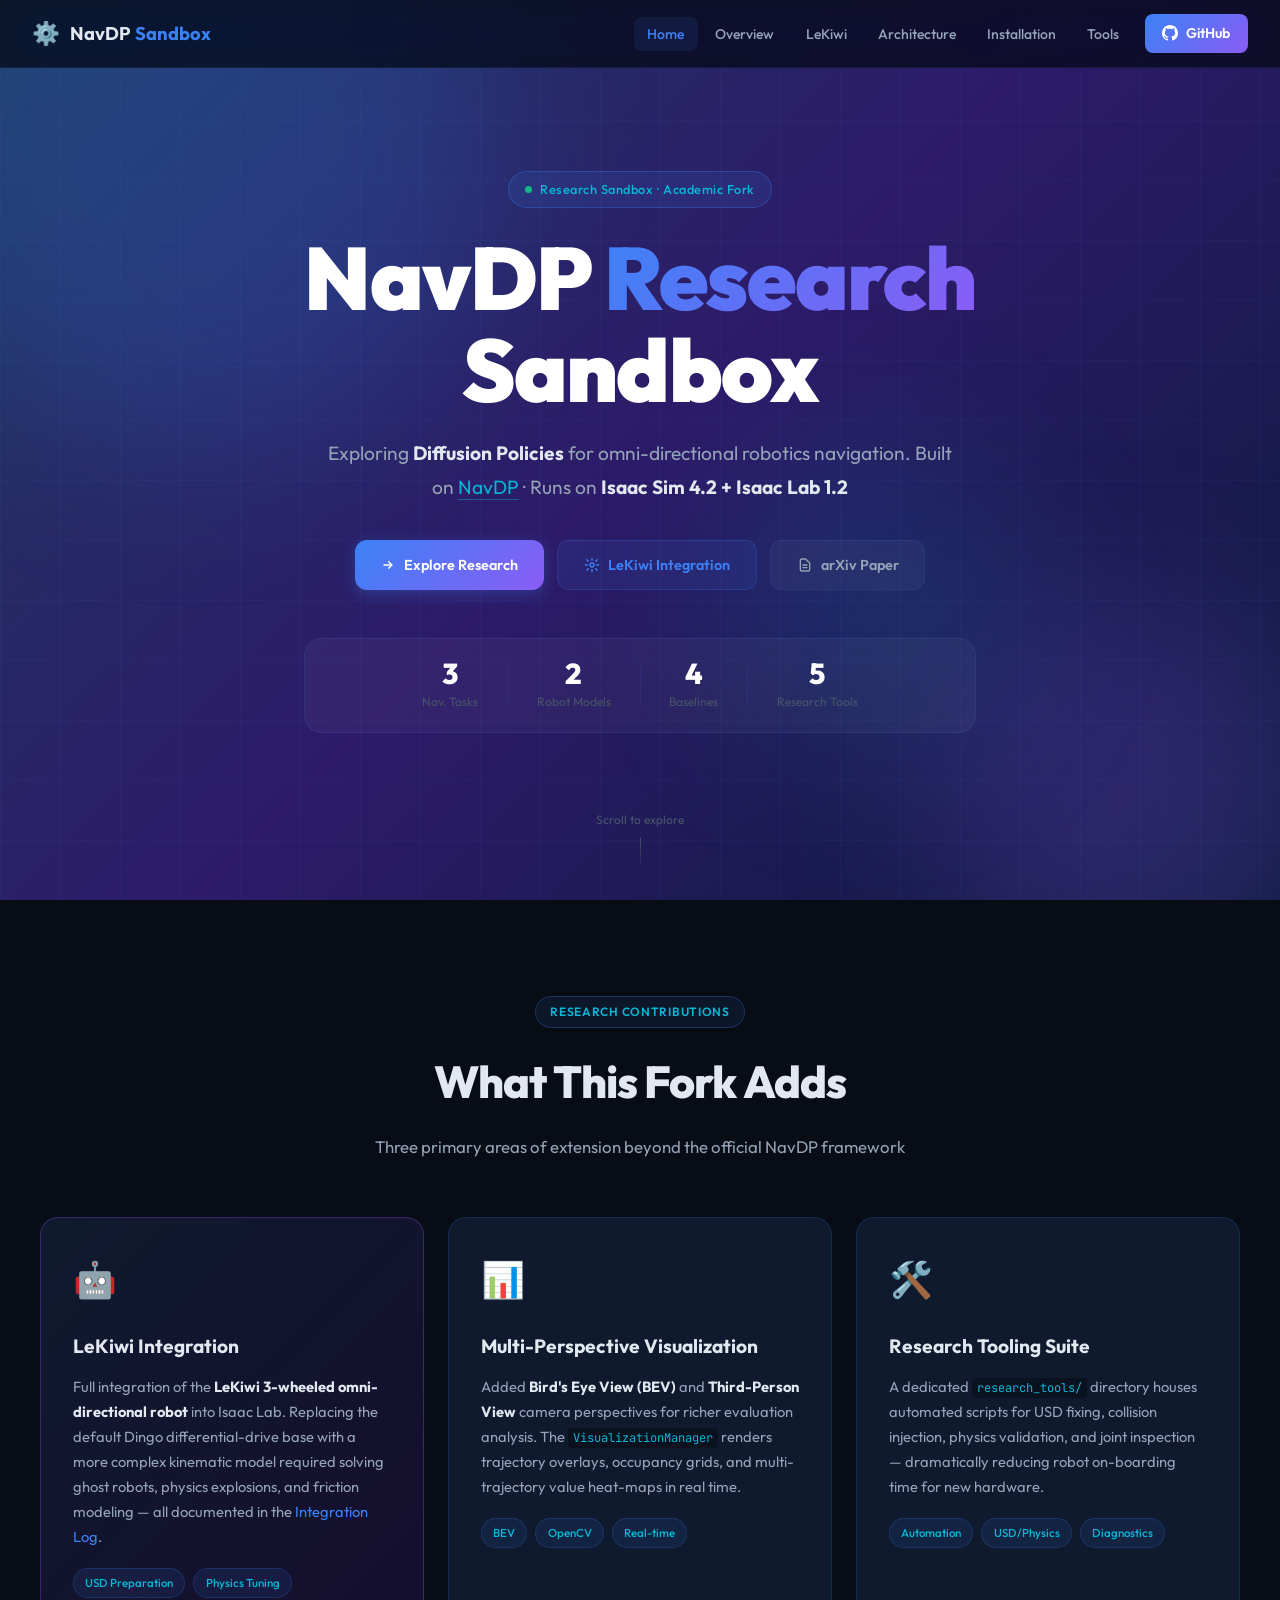
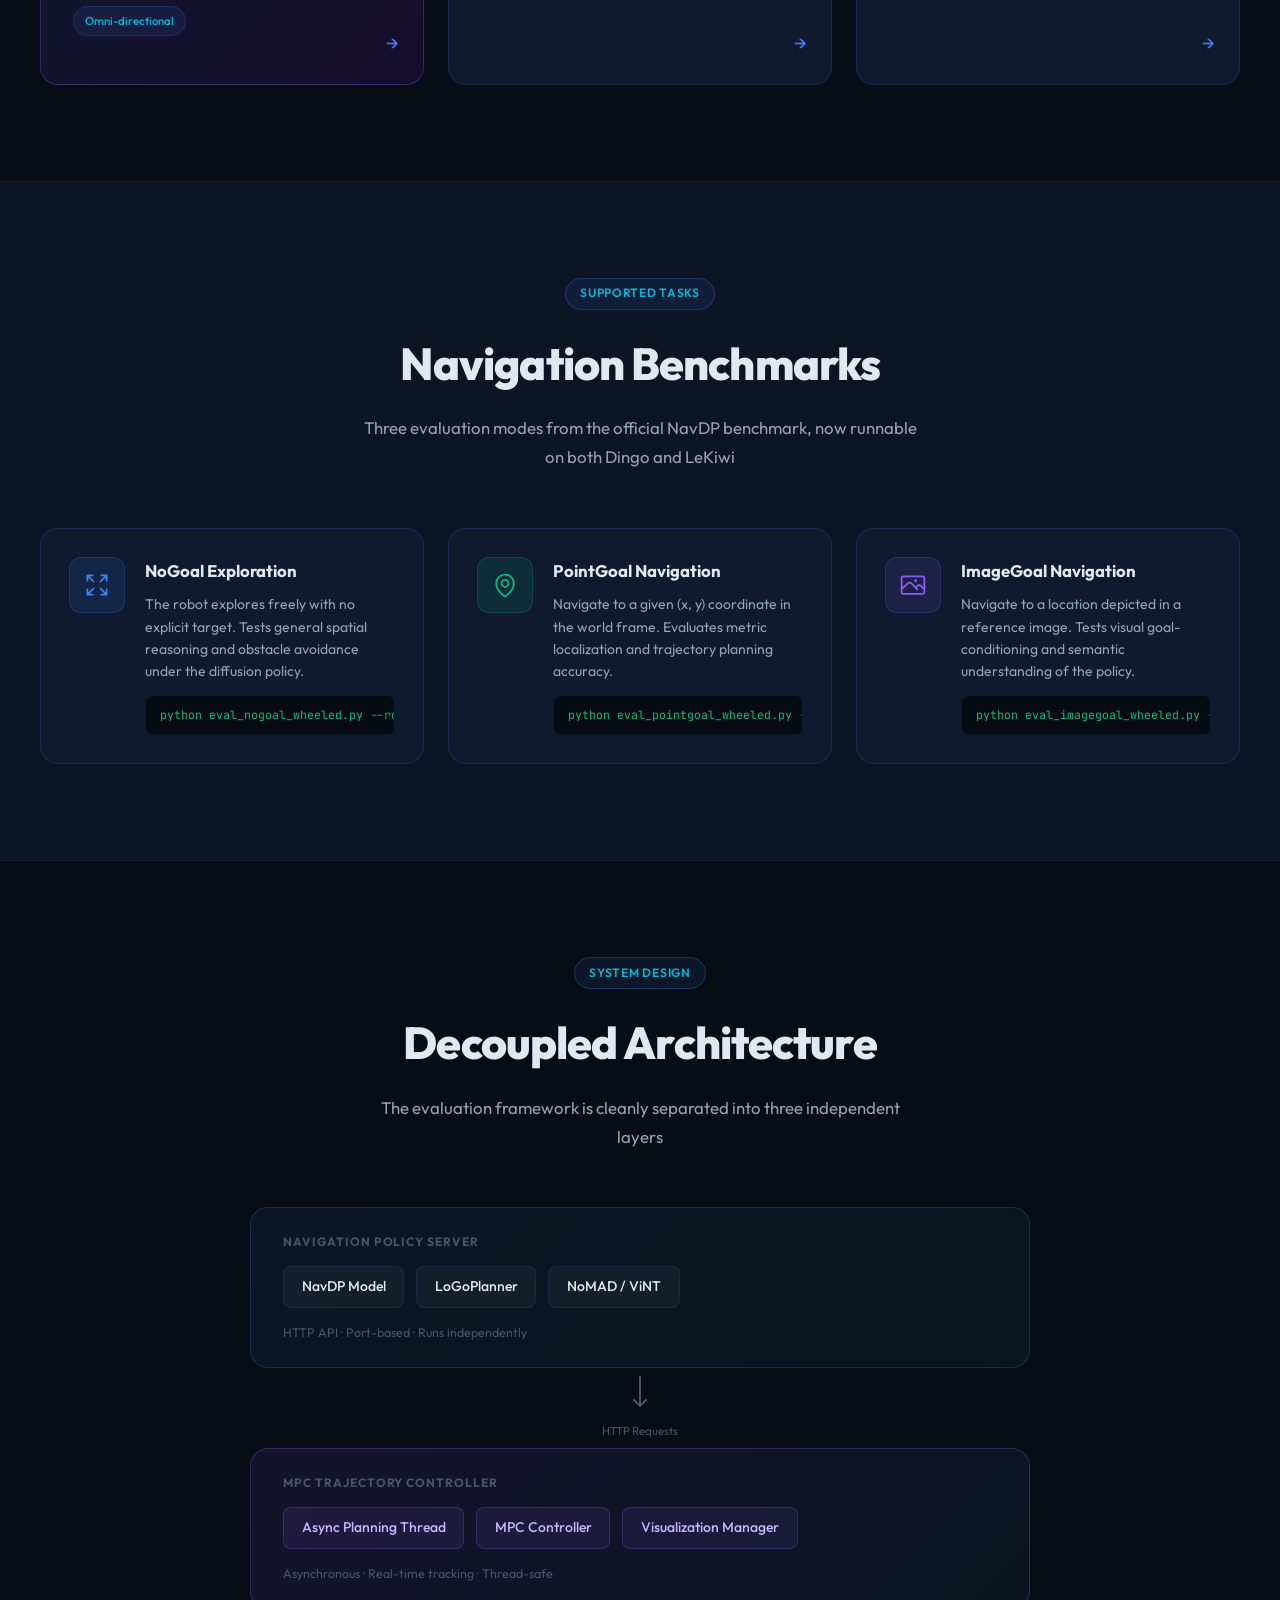
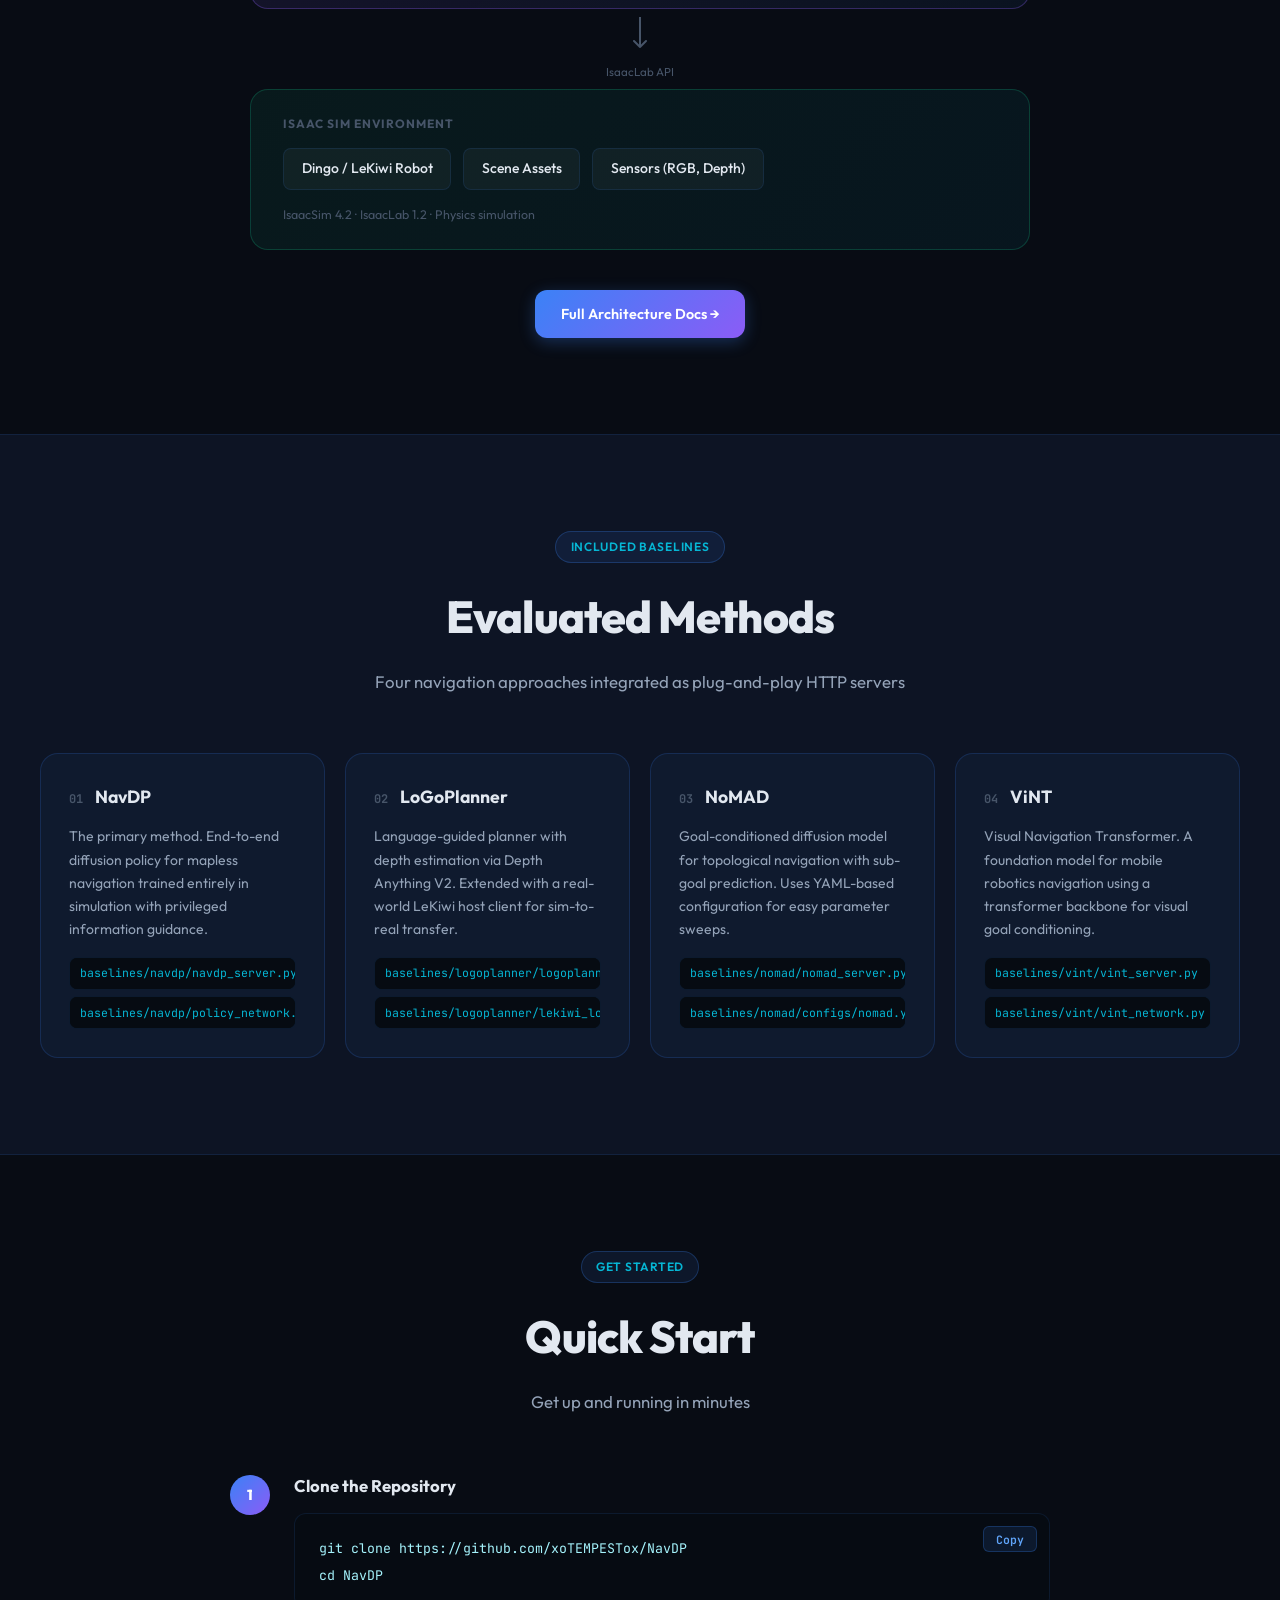
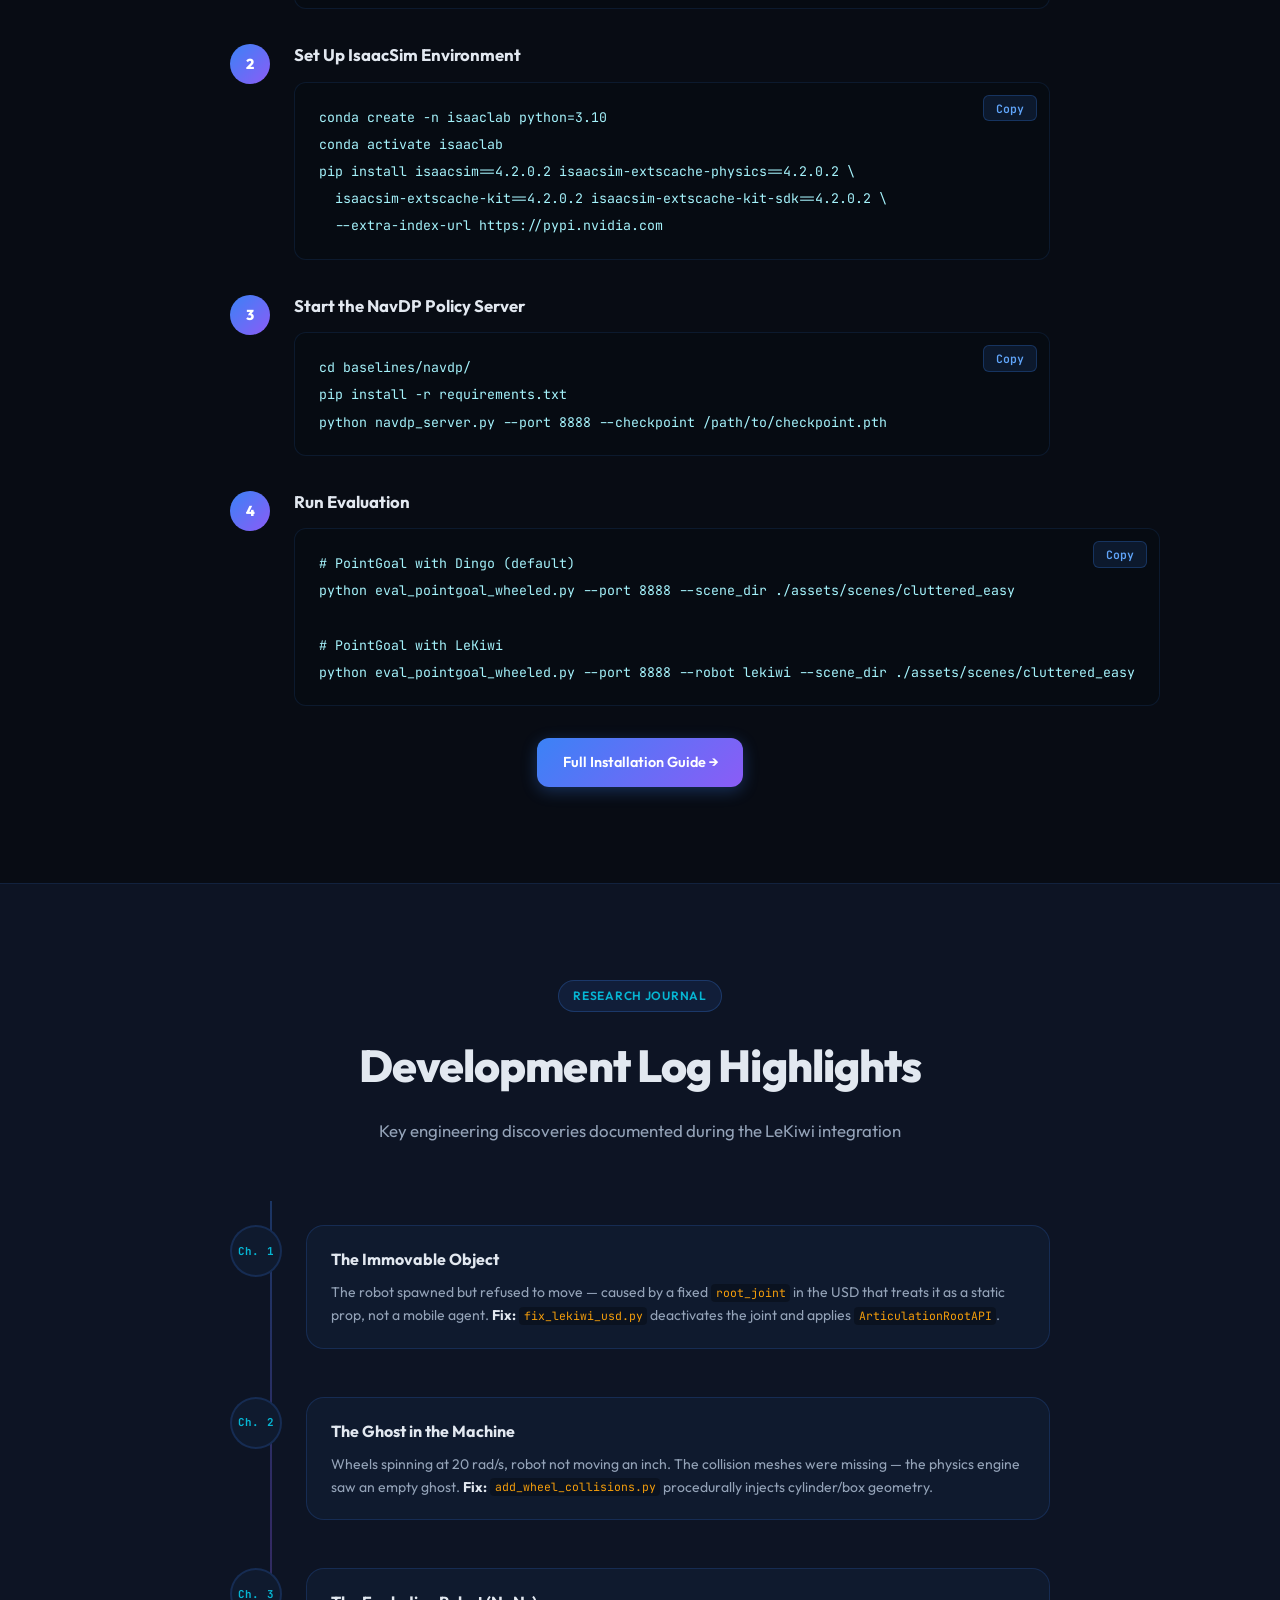
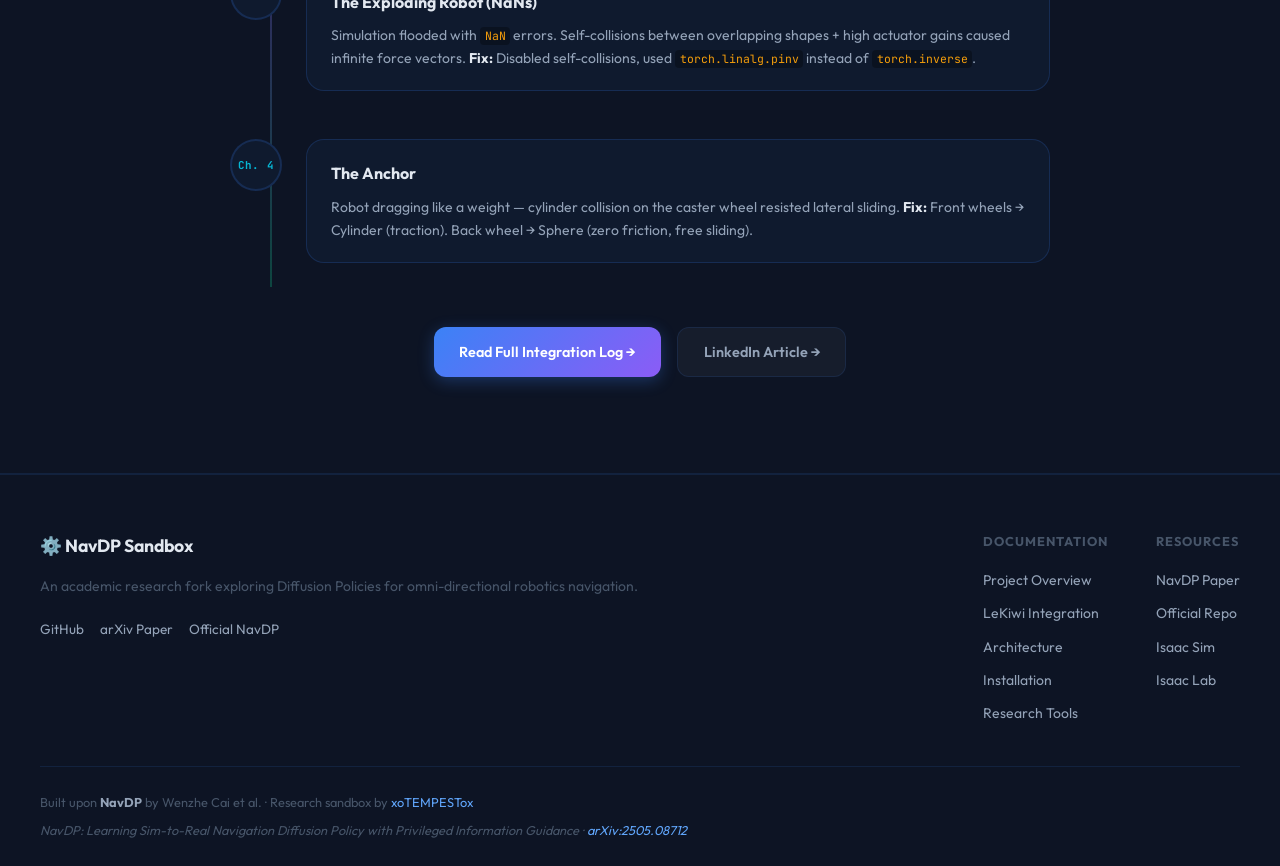
==== docs/index.html @ 4d83fd2e "docs: Add comprehensive documentation website for NavDP research sandbox" ====
<!DOCTYPE html>
<html lang="en">
<head>
  <meta charset="UTF-8" />
  <meta name="viewport" content="width=device-width, initial-scale=1.0" />
  <title>NavDP Research Sandbox — Omni-directional Robotics & Diffusion Policy</title>
  <meta name="description" content="A research fork of NavDP exploring Diffusion Policies for robotics navigation. Features LeKiwi 3-wheeled omni-directional robot integration, multi-perspective visualization, and professional research tooling on Isaac Sim." />
  <link rel="preconnect" href="https://fonts.googleapis.com" />
  <link rel="preconnect" href="https://fonts.gstatic.com" crossorigin />
  <link href="https://fonts.googleapis.com/css2?family=Inter:wght@300;400;500;600;700;800;900&family=JetBrains+Mono:wght@400;500;600&family=Outfit:wght@300;400;500;600;700;800&display=swap" rel="stylesheet" />
  <link rel="stylesheet" href="style.css?v=1.2" />
</head>
<body>

  <!-- Navigation -->
  <nav class="navbar" id="navbar">
    <div class="nav-container">
      <a href="index.html" class="nav-logo">
        <span class="logo-icon">⚙️</span>
        <span class="logo-text">NavDP <span class="logo-accent">Sandbox</span></span>
      </a>
      <ul class="nav-links">
        <li><a href="index.html" class="nav-link active">Home</a></li>
        <li><a href="overview.html" class="nav-link">Overview</a></li>
        <li><a href="lekiwi.html" class="nav-link">LeKiwi</a></li>
        <li><a href="architecture.html" class="nav-link">Architecture</a></li>
        <li><a href="installation.html" class="nav-link">Installation</a></li>
        <li><a href="research_tools.html" class="nav-link">Tools</a></li>
        <li>
          <a href="https://github.com/xoTEMPESTox/NavDP" target="_blank" class="nav-cta">
            <svg width="16" height="16" fill="currentColor" viewBox="0 0 16 16"><path d="M8 0C3.58 0 0 3.58 0 8c0 3.54 2.29 6.53 5.47 7.59.4.07.55-.17.55-.38 0-.19-.01-.82-.01-1.49-2.01.37-2.53-.49-2.69-.94-.09-.23-.48-.94-.82-1.13-.28-.15-.68-.52-.01-.53.63-.01 1.08.58 1.23.82.72 1.21 1.87.87 2.33.66.07-.52.28-.87.51-1.07-1.78-.2-3.64-.89-3.64-3.95 0-.87.31-1.59.82-2.15-.08-.2-.36-1.02.08-2.12 0 0 .67-.21 2.2.82.64-.18 1.32-.27 2-.27.68 0 1.36.09 2 .27 1.53-1.04 2.2-.82 2.2-.82.44 1.1.16 1.92.08 2.12.51.56.82 1.27.82 2.15 0 3.07-1.87 3.75-3.65 3.95.29.25.54.73.54 1.48 0 1.07-.01 1.93-.01 2.2 0 .21.15.46.55.38A8.012 8.012 0 0 0 16 8c0-4.42-3.58-8-8-8z"/></svg>
            GitHub
          </a>
        </li>
      </ul>
      <button class="nav-toggle" id="navToggle" aria-label="Toggle navigation">
        <span></span><span></span><span></span>
      </button>
    </div>
  </nav>

  <!-- Hero Section -->
  <section class="hero">
    <div class="hero-bg">
      <div class="hero-grid"></div>
      <div class="hero-orb hero-orb-1"></div>
      <div class="hero-orb hero-orb-2"></div>
      <div class="hero-orb hero-orb-3"></div>
    </div>
    <div class="hero-content">
      <div class="hero-badge">
        <span class="badge-dot"></span>
        Research Sandbox · Academic Fork
      </div>
      <h1 class="hero-title">
        NavDP
        <span class="hero-title-accent">Research</span>
        <span class="hero-title-line">Sandbox</span>
      </h1>
      <p class="hero-subtitle">
        Exploring <strong>Diffusion Policies</strong> for omni-directional robotics navigation.
        Built on <a href="https://arxiv.org/abs/2505.08712" target="_blank" class="inline-link">NavDP</a> · 
        Runs on <strong>Isaac Sim 4.2 + Isaac Lab 1.2</strong>
      </p>
      <div class="hero-actions">
        <a href="overview.html" class="btn btn-primary">
          <svg width="16" height="16" fill="none" viewBox="0 0 24 24" stroke="currentColor" stroke-width="2"><path stroke-linecap="round" stroke-linejoin="round" d="M13 7l5 5m0 0l-5 5m5-5H6"/></svg>
          Explore Research
        </a>
        <a href="lekiwi.html" class="btn btn-secondary">
          <svg width="16" height="16" fill="none" viewBox="0 0 24 24" stroke="currentColor" stroke-width="2"><circle cx="12" cy="12" r="3"/><path stroke-linecap="round" d="M12 2v3M12 19v3M4.22 4.22l2.12 2.12M17.66 17.66l2.12 2.12M2 12h3M19 12h3M4.22 19.78l2.12-2.12M17.66 6.34l2.12-2.12"/></svg>
          LeKiwi Integration
        </a>
        <a href="https://arxiv.org/abs/2505.08712" target="_blank" class="btn btn-ghost">
          <svg width="16" height="16" fill="none" viewBox="0 0 24 24" stroke="currentColor" stroke-width="2"><path stroke-linecap="round" stroke-linejoin="round" d="M9 12h6m-6 4h6m2 5H7a2 2 0 01-2-2V5a2 2 0 012-2h5.586a1 1 0 01.707.293l5.414 5.414a1 1 0 01.293.707V19a2 2 0 01-2 2z"/></svg>
          arXiv Paper
        </a>
      </div>
      <div class="hero-stats">
        <div class="stat">
          <span class="stat-value">3</span>
          <span class="stat-label">Nav. Tasks</span>
        </div>
        <div class="stat-div"></div>
        <div class="stat">
          <span class="stat-value">2</span>
          <span class="stat-label">Robot Models</span>
        </div>
        <div class="stat-div"></div>
        <div class="stat">
          <span class="stat-value">4</span>
          <span class="stat-label">Baselines</span>
        </div>
        <div class="stat-div"></div>
        <div class="stat">
          <span class="stat-value">5</span>
          <span class="stat-label">Research Tools</span>
        </div>
      </div>
    </div>
    <div class="hero-scroll-hint">
      <span>Scroll to explore</span>
      <div class="scroll-arrow"></div>
    </div>
  </section>

  <!-- Key Contributions -->
  <section class="section" id="contributions">
    <div class="container">
      <div class="section-header">
        <div class="section-badge">Research Contributions</div>
        <h2 class="section-title">What This Fork Adds</h2>
        <p class="section-subtitle">Three primary areas of extension beyond the official NavDP framework</p>
      </div>
      <div class="cards-grid">
        <a href="lekiwi.html" class="card card-featured">
          <div class="card-icon">🤖</div>
          <h3 class="card-title">LeKiwi Integration</h3>
          <p class="card-desc">
            Full integration of the <strong>LeKiwi 3-wheeled omni-directional robot</strong> into Isaac Lab.
            Replacing the default Dingo differential-drive base with a more complex kinematic model required
            solving ghost robots, physics explosions, and friction modeling — all documented in the
            <span class="card-link">Integration Log</span>.
          </p>
          <div class="card-tags">
            <span class="tag">USD Preparation</span>
            <span class="tag">Physics Tuning</span>
            <span class="tag">Omni-directional</span>
          </div>
          <span class="card-arrow">→</span>
        </a>

        <a href="overview.html#visualization" class="card">
          <div class="card-icon">📊</div>
          <h3 class="card-title">Multi-Perspective Visualization</h3>
          <p class="card-desc">
            Added <strong>Bird's Eye View (BEV)</strong> and <strong>Third-Person View</strong> camera perspectives
            for richer evaluation analysis. The <code>VisualizationManager</code> renders trajectory overlays,
            occupancy grids, and multi-trajectory value heat-maps in real time.
          </p>
          <div class="card-tags">
            <span class="tag">BEV</span>
            <span class="tag">OpenCV</span>
            <span class="tag">Real-time</span>
          </div>
          <span class="card-arrow">→</span>
        </a>

        <a href="research_tools.html" class="card">
          <div class="card-icon">🛠️</div>
          <h3 class="card-title">Research Tooling Suite</h3>
          <p class="card-desc">
            A dedicated <code>research_tools/</code> directory houses automated scripts for USD fixing,
            collision injection, physics validation, and joint inspection — dramatically reducing robot
            on-boarding time for new hardware.
          </p>
          <div class="card-tags">
            <span class="tag">Automation</span>
            <span class="tag">USD/Physics</span>
            <span class="tag">Diagnostics</span>
          </div>
          <span class="card-arrow">→</span>
        </a>
      </div>
    </div>
  </section>

  <!-- Navigation Tasks -->
  <section class="section section-dark" id="tasks">
    <div class="container">
      <div class="section-header">
        <div class="section-badge">Supported Tasks</div>
        <h2 class="section-title">Navigation Benchmarks</h2>
        <p class="section-subtitle">Three evaluation modes from the official NavDP benchmark, now runnable on both Dingo and LeKiwi</p>
      </div>
      <div class="tasks-grid">
        <div class="task-card">
          <div class="task-icon task-icon-blue">
            <svg width="28" height="28" fill="none" viewBox="0 0 24 24" stroke="currentColor" stroke-width="1.5"><path stroke-linecap="round" stroke-linejoin="round" d="M3.75 3.75v4.5m0-4.5h4.5m-4.5 0L9 9M3.75 20.25v-4.5m0 4.5h4.5m-4.5 0L9 15M20.25 3.75h-4.5m4.5 0v4.5m0-4.5L15 9m5.25 11.25h-4.5m4.5 0v-4.5m0 4.5L15 15"/></svg>
          </div>
          <div class="task-content">
            <h3>NoGoal Exploration</h3>
            <p>The robot explores freely with no explicit target. Tests general spatial reasoning and obstacle avoidance under the diffusion policy.</p>
            <code class="code-snippet">python eval_nogoal_wheeled.py --robot lekiwi --port 8888</code>
          </div>
        </div>
        <div class="task-card">
          <div class="task-icon task-icon-green">
            <svg width="28" height="28" fill="none" viewBox="0 0 24 24" stroke="currentColor" stroke-width="1.5"><path stroke-linecap="round" stroke-linejoin="round" d="M15 10.5a3 3 0 11-6 0 3 3 0 016 0z"/><path stroke-linecap="round" stroke-linejoin="round" d="M19.5 10.5c0 7.142-7.5 11.25-7.5 11.25S4.5 17.642 4.5 10.5a7.5 7.5 0 1115 0z"/></svg>
          </div>
          <div class="task-content">
            <h3>PointGoal Navigation</h3>
            <p>Navigate to a given (x, y) coordinate in the world frame. Evaluates metric localization and trajectory planning accuracy.</p>
            <code class="code-snippet">python eval_pointgoal_wheeled.py --robot lekiwi --scene_dir [PATH]</code>
          </div>
        </div>
        <div class="task-card">
          <div class="task-icon task-icon-purple">
            <svg width="28" height="28" fill="none" viewBox="0 0 24 24" stroke="currentColor" stroke-width="1.5"><path stroke-linecap="round" stroke-linejoin="round" d="M2.25 15.75l5.159-5.159a2.25 2.25 0 013.182 0l5.159 5.159m-1.5-1.5l1.409-1.409a2.25 2.25 0 013.182 0l2.909 2.909m-18 3.75h16.5a1.5 1.5 0 001.5-1.5V6a1.5 1.5 0 00-1.5-1.5H3.75A1.5 1.5 0 002.25 6v12a1.5 1.5 0 001.5 1.5zm10.5-11.25h.008v.008h-.008V8.25zm.375 0a.375.375 0 11-.75 0 .375.375 0 01.75 0z"/></svg>
          </div>
          <div class="task-content">
            <h3>ImageGoal Navigation</h3>
            <p>Navigate to a location depicted in a reference image. Tests visual goal-conditioning and semantic understanding of the policy.</p>
            <code class="code-snippet">python eval_imagegoal_wheeled.py --robot lekiwi --port 8888</code>
          </div>
        </div>
      </div>
    </div>
  </section>

  <!-- Architecture Overview -->
  <section class="section" id="arch-overview">
    <div class="container">
      <div class="section-header">
        <div class="section-badge">System Design</div>
        <h2 class="section-title">Decoupled Architecture</h2>
        <p class="section-subtitle">The evaluation framework is cleanly separated into three independent layers</p>
      </div>
      <div class="arch-diagram">
        <div class="arch-layer arch-layer-1">
          <div class="arch-layer-label">Navigation Policy Server</div>
          <div class="arch-layer-content">
            <div class="arch-block">NavDP Model</div>
            <div class="arch-block">LoGoPlanner</div>
            <div class="arch-block">NoMAD / ViNT</div>
          </div>
          <div class="arch-layer-desc">HTTP API · Port-based · Runs independently</div>
        </div>
        <div class="arch-arrow-down">
          <svg width="24" height="40" viewBox="0 0 24 40"><path d="M12 0 L12 30 M6 24 L12 30 L18 24" stroke="currentColor" stroke-width="2" fill="none" stroke-linecap="round" stroke-linejoin="round"/></svg>
          <span>HTTP Requests</span>
        </div>
        <div class="arch-layer arch-layer-2">
          <div class="arch-layer-label">MPC Trajectory Controller</div>
          <div class="arch-layer-content">
            <div class="arch-block arch-block-accent">Async Planning Thread</div>
            <div class="arch-block arch-block-accent">MPC Controller</div>
            <div class="arch-block arch-block-accent">Visualization Manager</div>
          </div>
          <div class="arch-layer-desc">Asynchronous · Real-time tracking · Thread-safe</div>
        </div>
        <div class="arch-arrow-down">
          <svg width="24" height="40" viewBox="0 0 24 40"><path d="M12 0 L12 30 M6 24 L12 30 L18 24" stroke="currentColor" stroke-width="2" fill="none" stroke-linecap="round" stroke-linejoin="round"/></svg>
          <span>IsaacLab API</span>
        </div>
        <div class="arch-layer arch-layer-3">
          <div class="arch-layer-label">Isaac Sim Environment</div>
          <div class="arch-layer-content">
            <div class="arch-block">Dingo / LeKiwi Robot</div>
            <div class="arch-block">Scene Assets</div>
            <div class="arch-block">Sensors (RGB, Depth)</div>
          </div>
          <div class="arch-layer-desc">IsaacSim 4.2 · IsaacLab 1.2 · Physics simulation</div>
        </div>
      </div>
      <div class="arch-cta">
        <a href="architecture.html" class="btn btn-primary">Full Architecture Docs →</a>
      </div>
    </div>
  </section>

  <!-- Baselines Highlight -->
  <section class="section section-dark" id="baselines">
    <div class="container">
      <div class="section-header">
        <div class="section-badge">Included Baselines</div>
        <h2 class="section-title">Evaluated Methods</h2>
        <p class="section-subtitle">Four navigation approaches integrated as plug-and-play HTTP servers</p>
      </div>
      <div class="baselines-grid">
        <div class="baseline-card">
          <div class="baseline-header">
            <span class="baseline-num">01</span>
            <h3>NavDP</h3>
          </div>
          <p>The primary method. End-to-end diffusion policy for mapless navigation trained entirely in simulation with privileged information guidance.</p>
          <div class="baseline-files">
            <code>baselines/navdp/navdp_server.py</code>
            <code>baselines/navdp/policy_network.py</code>
          </div>
        </div>
        <div class="baseline-card">
          <div class="baseline-header">
            <span class="baseline-num">02</span>
            <h3>LoGoPlanner</h3>
          </div>
          <p>Language-guided planner with depth estimation via Depth Anything V2. Extended with a real-world LeKiwi host client for sim-to-real transfer.</p>
          <div class="baseline-files">
            <code>baselines/logoplanner/logoplanner_server.py</code>
            <code>baselines/logoplanner/lekiwi_logoplanner_host.py</code>
          </div>
        </div>
        <div class="baseline-card">
          <div class="baseline-header">
            <span class="baseline-num">03</span>
            <h3>NoMAD</h3>
          </div>
          <p>Goal-conditioned diffusion model for topological navigation with sub-goal prediction. Uses YAML-based configuration for easy parameter sweeps.</p>
          <div class="baseline-files">
            <code>baselines/nomad/nomad_server.py</code>
            <code>baselines/nomad/configs/nomad.yaml</code>
          </div>
        </div>
        <div class="baseline-card">
          <div class="baseline-header">
            <span class="baseline-num">04</span>
            <h3>ViNT</h3>
          </div>
          <p>Visual Navigation Transformer. A foundation model for mobile robotics navigation using a transformer backbone for visual goal conditioning.</p>
          <div class="baseline-files">
            <code>baselines/vint/vint_server.py</code>
            <code>baselines/vint/vint_network.py</code>
          </div>
        </div>
      </div>
    </div>
  </section>

  <!-- Quick Start -->
  <section class="section" id="quickstart">
    <div class="container">
      <div class="section-header">
        <div class="section-badge">Get Started</div>
        <h2 class="section-title">Quick Start</h2>
        <p class="section-subtitle">Get up and running in minutes</p>
      </div>
      <div class="quickstart-steps">
        <div class="qs-step">
          <div class="qs-num">1</div>
          <div class="qs-content">
            <h3>Clone the Repository</h3>
            <pre class="code-block"><code>git clone https://github.com/xoTEMPESTox/NavDP
cd NavDP</code></pre>
          </div>
        </div>
        <div class="qs-step">
          <div class="qs-num">2</div>
          <div class="qs-content">
            <h3>Set Up IsaacSim Environment</h3>
            <pre class="code-block"><code>conda create -n isaaclab python=3.10
conda activate isaaclab
pip install isaacsim==4.2.0.2 isaacsim-extscache-physics==4.2.0.2 \
  isaacsim-extscache-kit==4.2.0.2 isaacsim-extscache-kit-sdk==4.2.0.2 \
  --extra-index-url https://pypi.nvidia.com</code></pre>
          </div>
        </div>
        <div class="qs-step">
          <div class="qs-num">3</div>
          <div class="qs-content">
            <h3>Start the NavDP Policy Server</h3>
            <pre class="code-block"><code>cd baselines/navdp/
pip install -r requirements.txt
python navdp_server.py --port 8888 --checkpoint /path/to/checkpoint.pth</code></pre>
          </div>
        </div>
        <div class="qs-step">
          <div class="qs-num">4</div>
          <div class="qs-content">
            <h3>Run Evaluation</h3>
            <pre class="code-block"><code># PointGoal with Dingo (default)
python eval_pointgoal_wheeled.py --port 8888 --scene_dir ./assets/scenes/cluttered_easy

# PointGoal with LeKiwi
python eval_pointgoal_wheeled.py --port 8888 --robot lekiwi --scene_dir ./assets/scenes/cluttered_easy</code></pre>
          </div>
        </div>
      </div>
      <div class="qs-cta">
        <a href="installation.html" class="btn btn-primary">Full Installation Guide →</a>
      </div>
    </div>
  </section>

  <!-- Research Blog / Log -->
  <section class="section section-dark" id="blog">
    <div class="container">
      <div class="section-header">
        <div class="section-badge">Research Journal</div>
        <h2 class="section-title">Development Log Highlights</h2>
        <p class="section-subtitle">Key engineering discoveries documented during the LeKiwi integration</p>
      </div>
      <div class="log-timeline">
        <div class="log-entry">
          <div class="log-chapter">Ch. 1</div>
          <div class="log-body">
            <h3 class="log-title">The Immovable Object</h3>
            <p>The robot spawned but refused to move — caused by a fixed <code>root_joint</code> in the USD that treats it as a static prop, not a mobile agent. <strong>Fix:</strong> <code>fix_lekiwi_usd.py</code> deactivates the joint and applies <code>ArticulationRootAPI</code>.</p>
          </div>
        </div>
        <div class="log-entry">
          <div class="log-chapter">Ch. 2</div>
          <div class="log-body">
            <h3 class="log-title">The Ghost in the Machine</h3>
            <p>Wheels spinning at 20 rad/s, robot not moving an inch. The collision meshes were missing — the physics engine saw an empty ghost. <strong>Fix:</strong> <code>add_wheel_collisions.py</code> procedurally injects cylinder/box geometry.</p>
          </div>
        </div>
        <div class="log-entry">
          <div class="log-chapter">Ch. 3</div>
          <div class="log-body">
            <h3 class="log-title">The Exploding Robot (NaNs)</h3>
            <p>Simulation flooded with <code>NaN</code> errors. Self-collisions between overlapping shapes + high actuator gains caused infinite force vectors. <strong>Fix:</strong> Disabled self-collisions, used <code>torch.linalg.pinv</code> instead of <code>torch.inverse</code>.</p>
          </div>
        </div>
        <div class="log-entry">
          <div class="log-chapter">Ch. 4</div>
          <div class="log-body">
            <h3 class="log-title">The Anchor</h3>
            <p>Robot dragging like a weight — cylinder collision on the caster wheel resisted lateral sliding. <strong>Fix:</strong> Front wheels → Cylinder (traction). Back wheel → Sphere (zero friction, free sliding).</p>
          </div>
        </div>
      </div>
      <div class="log-cta">
        <a href="lekiwi.html" class="btn btn-primary">Read Full Integration Log →</a>
        <a href="https://www.linkedin.com/posts/priyanshu123sah_physicalai-robotics-deeplearning-activity-7421533400718770176-hZhs" target="_blank" class="btn btn-ghost">LinkedIn Article →</a>
      </div>
    </div>
  </section>

  <!-- Footer -->
  <footer class="footer">
    <div class="footer-container">
      <div class="footer-brand">
        <span class="footer-logo">⚙️ NavDP Sandbox</span>
        <p>An academic research fork exploring Diffusion Policies for omni-directional robotics navigation.</p>
        <div class="footer-links">
          <a href="https://github.com/xoTEMPESTox/NavDP" target="_blank">GitHub</a>
          <a href="https://arxiv.org/abs/2505.08712" target="_blank">arXiv Paper</a>
          <a href="https://github.com/InternRobotics/NavDP" target="_blank">Official NavDP</a>
        </div>
      </div>
      <div class="footer-nav">
        <div class="footer-col">
          <h4>Documentation</h4>
          <a href="overview.html">Project Overview</a>
          <a href="lekiwi.html">LeKiwi Integration</a>
          <a href="architecture.html">Architecture</a>
          <a href="installation.html">Installation</a>
          <a href="research_tools.html">Research Tools</a>
        </div>
        <div class="footer-col">
          <h4>Resources</h4>
          <a href="https://arxiv.org/abs/2505.08712" target="_blank">NavDP Paper</a>
          <a href="https://github.com/InternRobotics/NavDP" target="_blank">Official Repo</a>
          <a href="https://developer.nvidia.com/isaac/sim" target="_blank">Isaac Sim</a>
          <a href="https://isaac-sim.github.io/IsaacLab/" target="_blank">Isaac Lab</a>
        </div>
      </div>
    </div>
    <div class="footer-bottom">
      <p>Built upon <strong>NavDP</strong> by Wenzhe Cai et al. · Research sandbox by <a href="https://github.com/xoTEMPESTox" target="_blank">xoTEMPESTox</a></p>
      <p class="footer-cite">NavDP: Learning Sim-to-Real Navigation Diffusion Policy with Privileged Information Guidance · <a href="https://arxiv.org/abs/2505.08712" target="_blank">arXiv:2505.08712</a></p>
    </div>
  </footer>

  <script src="main.js"></script>
</body>
</html>
---- docs/style.css ----
/* ==========================================
   NavDP Research Sandbox – Docs Site CSS
   ========================================== */

/* --- CSS Reset & Tokens --- */
*, *::before, *::after { box-sizing: border-box; margin: 0; padding: 0; }

:root {
  --bg-primary: #080c14;
  --bg-secondary: #0d1424;
  --bg-card: #0f1a2e;
  --bg-card-hover: #152238;
  --bg-code: #060b12;

  --accent-blue: #3b82f6;
  --accent-cyan: #06b6d4;
  --accent-purple: #8b5cf6;
  --accent-green: #10b981;
  --accent-orange: #f59e0b;

  --gradient-primary: linear-gradient(135deg, #3b82f6 0%, #8b5cf6 100%);
  --gradient-hero: linear-gradient(135deg, #1e3a5f 0%, #2d1b69 50%, #0c1a3d 100%);
  --gradient-card: linear-gradient(135deg, rgba(59,130,246,0.08) 0%, rgba(139,92,246,0.08) 100%);

  --text-primary: #e2e8f0;
  --text-secondary: #94a3b8;
  --text-muted: #475569;
  --text-link: #60a5fa;

  --border-subtle: rgba(59, 130, 246, 0.12);
  --border-card: rgba(59, 130, 246, 0.18);
  --border-bright: rgba(59, 130, 246, 0.4);

  --radius-sm: 8px;
  --radius-md: 12px;
  --radius-lg: 18px;
  --radius-xl: 24px;

  --shadow-card: 0 4px 24px rgba(0,0,0,0.4), 0 0 0 1px var(--border-card);
  --shadow-glow: 0 0 40px rgba(59,130,246,0.15);

  --font-sans: 'Outfit', 'Inter', sans-serif;
  --font-mono: 'JetBrains Mono', 'Fira Code', monospace;

  --nav-h: 68px;
  --transition: 0.25s cubic-bezier(0.4,0,0.2,1);
}

html { scroll-behavior: smooth; }

body {
  font-family: var(--font-sans);
  background: var(--bg-primary);
  color: var(--text-primary);
  line-height: 1.7;
  -webkit-font-smoothing: antialiased;
}

a { color: var(--text-link); text-decoration: none; }
a:hover { color: #93c5fd; }

/* ==========================================
   NAVIGATION
   ========================================== */
.navbar {
  position: fixed;
  top: 0; left: 0; right: 0;
  height: var(--nav-h);
  z-index: 1000;
  background: rgba(8, 12, 20, 0.8);
  backdrop-filter: blur(20px) saturate(180%);
  border-bottom: 1px solid var(--border-subtle);
  transition: background var(--transition), box-shadow var(--transition);
}
.navbar.scrolled {
  background: rgba(8, 12, 20, 0.95);
  box-shadow: 0 4px 32px rgba(0,0,0,0.5);
}
.nav-container {
  max-width: 1280px;
  margin: 0 auto;
  padding: 0 2rem;
  height: 100%;
  display: flex;
  align-items: center;
  justify-content: space-between;
  gap: 2rem;
}
.nav-logo {
  display: flex;
  align-items: center;
  gap: 0.6rem;
  font-size: 1.15rem;
  font-weight: 700;
  color: var(--text-primary);
  text-decoration: none;
  flex-shrink: 0;
}
.logo-icon { font-size: 1.4rem; }
.logo-accent { color: var(--accent-blue); }

.nav-links {
  display: flex;
  align-items: center;
  gap: 0.25rem;
  list-style: none;
}
.nav-link {
  padding: 0.5rem 0.85rem;
  border-radius: var(--radius-sm);
  color: var(--text-secondary);
  font-size: 0.875rem;
  font-weight: 500;
  transition: color var(--transition), background var(--transition);
  white-space: nowrap;
}
.nav-link:hover, .nav-link.active {
  color: var(--text-primary);
  background: rgba(59, 130, 246, 0.1);
}
.nav-link.active { color: var(--accent-blue); }

.nav-cta {
  display: flex;
  align-items: center;
  gap: 0.5rem;
  padding: 0.5rem 1.1rem;
  background: var(--gradient-primary);
  color: #fff !important;
  border-radius: var(--radius-sm);
  font-size: 0.875rem;
  font-weight: 600;
  transition: opacity var(--transition), transform var(--transition);
  margin-left: 0.5rem;
}
.nav-cta:hover { opacity: 0.9; transform: translateY(-1px); }

.nav-toggle {
  display: none;
  flex-direction: column;
  gap: 5px;
  background: none;
  border: none;
  cursor: pointer;
  padding: 4px;
}
.nav-toggle span {
  display: block;
  width: 22px;
  height: 2px;
  background: var(--text-secondary);
  border-radius: 2px;
  transition: var(--transition);
}

/* ==========================================
   HERO
   ========================================== */
.hero {
  position: relative;
  min-height: 100vh;
  display: flex;
  align-items: center;
  justify-content: center;
  overflow: hidden;
  padding: var(--nav-h) 2rem 4rem;
}
.hero-bg {
  position: absolute;
  inset: 0;
  background: var(--gradient-hero);
  z-index: 0;
}
.hero-grid {
  position: absolute;
  inset: 0;
  background-image:
    linear-gradient(rgba(59,130,246,0.06) 1px, transparent 1px),
    linear-gradient(90deg, rgba(59,130,246,0.06) 1px, transparent 1px);
  background-size: 60px 60px;
  animation: gridPulse 8s ease-in-out infinite;
}
@keyframes gridPulse {
  0%,100% { opacity: 0.6; }
  50% { opacity: 1; }
}
.hero-orb {
  position: absolute;
  border-radius: 50%;
  filter: blur(80px);
  animation: orbFloat 12s ease-in-out infinite;
}
.hero-orb-1 { width: 600px; height: 600px; background: rgba(59,130,246,0.18); top: -150px; left: -100px; animation-delay: 0s; }
.hero-orb-2 { width: 400px; height: 400px; background: rgba(139,92,246,0.2); bottom: -100px; right: -50px; animation-delay: -4s; }
.hero-orb-3 { width: 300px; height: 300px; background: rgba(6,182,212,0.12); top: 50%; right: 20%; animation-delay: -8s; }
@keyframes orbFloat {
  0%,100% { transform: translate(0,0) scale(1); }
  33% { transform: translate(30px,-30px) scale(1.05); }
  66% { transform: translate(-20px,20px) scale(0.95); }
}

.hero-content {
  position: relative;
  z-index: 1;
  text-align: center;
  max-width: 860px;
  animation: fadeInUp 0.8s ease both;
}
@keyframes fadeInUp {
  from { opacity: 0; transform: translateY(30px); }
  to { opacity: 1; transform: translateY(0); }
}

.hero-badge {
  display: inline-flex;
  align-items: center;
  gap: 0.5rem;
  padding: 0.4rem 1rem;
  background: rgba(59, 130, 246, 0.12);
  border: 1px solid rgba(59, 130, 246, 0.3);
  border-radius: 100px;
  font-size: 0.8rem;
  font-weight: 500;
  color: var(--accent-cyan);
  letter-spacing: 0.04em;
  margin-bottom: 1.5rem;
}
.badge-dot {
  width: 7px; height: 7px;
  background: var(--accent-green);
  border-radius: 50%;
  animation: pulse 2s ease-in-out infinite;
}
@keyframes pulse {
  0%,100% { opacity: 1; transform: scale(1); }
  50% { opacity: 0.5; transform: scale(0.8); }
}

.hero-title {
  font-family: var(--font-sans);
  font-size: clamp(3rem, 8vw, 5.5rem);
  font-weight: 900;
  line-height: 1.05;
  letter-spacing: -0.02em;
  color: #fff;
  margin-bottom: 0.3rem;
}
.hero-title-accent {
  background: var(--gradient-primary);
  -webkit-background-clip: text;
  -webkit-text-fill-color: transparent;
  background-clip: text;
  display: inline-block;
}
.hero-title-line { display: block; }

.hero-subtitle {
  font-size: clamp(1rem, 2.5vw, 1.2rem);
  color: var(--text-secondary);
  max-width: 640px;
  margin: 1.2rem auto 2.2rem;
  line-height: 1.8;
}
.hero-subtitle strong { color: var(--text-primary); }
.inline-link { color: var(--accent-cyan); border-bottom: 1px solid rgba(6,182,212,0.4); }
.inline-link:hover { color: #67e8f9; border-color: #67e8f9; }

.hero-actions {
  display: flex;
  flex-wrap: wrap;
  gap: 0.85rem;
  justify-content: center;
  margin-bottom: 3rem;
}

.hero-stats {
  display: flex;
  align-items: center;
  justify-content: center;
  gap: 0;
  background: rgba(255,255,255,0.04);
  border: 1px solid var(--border-subtle);
  border-radius: var(--radius-lg);
  padding: 1.2rem 2rem;
  backdrop-filter: blur(10px);
  flex-wrap: wrap;
  gap: 0;
}
.stat {
  display: flex;
  flex-direction: column;
  align-items: center;
  padding: 0 1.8rem;
}
.stat-value {
  font-size: 1.8rem;
  font-weight: 800;
  color: #fff;
  line-height: 1;
}
.stat-label {
  font-size: 0.75rem;
  color: var(--text-muted);
  margin-top: 0.3rem;
  white-space: nowrap;
}
.stat-div {
  width: 1px;
  height: 40px;
  background: var(--border-subtle);
}

.hero-scroll-hint {
  position: absolute;
  bottom: 2rem;
  left: 50%;
  transform: translateX(-50%);
  display: flex;
  flex-direction: column;
  align-items: center;
  gap: 0.5rem;
  color: var(--text-muted);
  font-size: 0.75rem;
  animation: scrollHint 3s ease-in-out infinite;
}
.scroll-arrow {
  width: 1px;
  height: 30px;
  background: linear-gradient(to bottom, var(--text-muted), transparent);
}
@keyframes scrollHint {
  0%,100% { opacity: 0.4; transform: translateX(-50%) translateY(0); }
  50% { opacity: 1; transform: translateX(-50%) translateY(8px); }
}

/* ==========================================
   BUTTONS
   ========================================== */
.btn {
  display: inline-flex;
  align-items: center;
  gap: 0.5rem;
  padding: 0.75rem 1.6rem;
  border-radius: var(--radius-md);
  font-size: 0.9rem;
  font-weight: 600;
  font-family: var(--font-sans);
  cursor: pointer;
  border: none;
  transition: all var(--transition);
  text-decoration: none;
  white-space: nowrap;
}
.btn-primary {
  background: var(--gradient-primary);
  color: #fff;
  box-shadow: 0 4px 16px rgba(59,130,246,0.3);
}
.btn-primary:hover {
  transform: translateY(-2px);
  box-shadow: 0 8px 24px rgba(59,130,246,0.45);
  color: #fff;
}
.btn-secondary {
  background: rgba(59, 130, 246, 0.1);
  color: var(--accent-blue);
  border: 1px solid var(--border-card);
}
.btn-secondary:hover {
  background: rgba(59, 130, 246, 0.2);
  color: #93c5fd;
  transform: translateY(-2px);
}
.btn-ghost {
  background: rgba(255,255,255,0.04);
  color: var(--text-secondary);
  border: 1px solid var(--border-subtle);
}
.btn-ghost:hover {
  background: rgba(255,255,255,0.08);
  color: var(--text-primary);
  transform: translateY(-2px);
}

/* ==========================================
   SECTIONS
   ========================================== */
.section {
  padding: 6rem 2rem;
}
.section-dark {
  background: var(--bg-secondary);
  border-top: 1px solid var(--border-subtle);
  border-bottom: 1px solid var(--border-subtle);
}
.container {
  max-width: 1200px;
  margin: 0 auto;
}
.section-header {
  text-align: center;
  margin-bottom: 3.5rem;
}
.section-badge {
  display: inline-block;
  padding: 0.3rem 0.9rem;
  background: rgba(59,130,246,0.1);
  border: 1px solid rgba(59,130,246,0.25);
  border-radius: 100px;
  font-size: 0.75rem;
  font-weight: 600;
  color: var(--accent-cyan);
  letter-spacing: 0.06em;
  text-transform: uppercase;
  margin-bottom: 1rem;
}
.section-title {
  font-size: clamp(1.8rem, 4vw, 2.8rem);
  font-weight: 800;
  color: var(--text-primary);
  margin-bottom: 0.8rem;
  letter-spacing: -0.02em;
}
.section-subtitle {
  font-size: 1.05rem;
  color: var(--text-secondary);
  max-width: 560px;
  margin: 0 auto;
}

/* ==========================================
   CARDS
   ========================================== */
.cards-grid {
  display: grid;
  grid-template-columns: repeat(auto-fit, minmax(320px, 1fr));
  gap: 1.5rem;
}
.card {
  background: var(--bg-card);
  border: 1px solid var(--border-card);
  border-radius: var(--radius-lg);
  padding: 2rem;
  position: relative;
  transition: all var(--transition);
  text-decoration: none;
  display: block;
  overflow: hidden;
}
.card::before {
  content: '';
  position: absolute;
  inset: 0;
  background: var(--gradient-card);
  opacity: 0;
  transition: opacity var(--transition);
}
.card:hover {
  border-color: var(--border-bright);
  transform: translateY(-4px);
  box-shadow: var(--shadow-card), var(--shadow-glow);
}
.card:hover::before { opacity: 1; }
.card-featured {
  border-color: rgba(139,92,246,0.3);
  background: linear-gradient(135deg, #0f1a2e 0%, #160d2e 100%);
}
.card-icon {
  font-size: 2.2rem;
  margin-bottom: 1.2rem;
}
.card-title {
  font-size: 1.2rem;
  font-weight: 700;
  color: var(--text-primary);
  margin-bottom: 0.75rem;
}
.card-desc {
  font-size: 0.92rem;
  color: var(--text-secondary);
  line-height: 1.7;
  margin-bottom: 1.2rem;
  position: relative;
  z-index: 1;
}
.card-desc strong { color: var(--text-primary); }
.card-desc code {
  font-family: var(--font-mono);
  font-size: 0.82em;
  background: rgba(0,0,0,0.3);
  padding: 0.15em 0.4em;
  border-radius: 4px;
  color: var(--accent-cyan);
}
.card-link { color: var(--accent-blue); }
.card-tags { display: flex; flex-wrap: wrap; gap: 0.5rem; margin-bottom: 1rem; position: relative; z-index: 1; }
.tag {
  padding: 0.25rem 0.7rem;
  background: rgba(59,130,246,0.1);
  border: 1px solid rgba(59,130,246,0.2);
  border-radius: 100px;
  font-size: 0.72rem;
  font-weight: 500;
  color: var(--accent-cyan);
}
.card-arrow {
  color: var(--accent-blue);
  font-size: 1.2rem;
  position: absolute;
  bottom: 1.5rem;
  right: 1.5rem;
  transition: transform var(--transition);
}
.card:hover .card-arrow { transform: translateX(4px); }

/* ==========================================
   TASKS SECTION
   ========================================== */
.tasks-grid {
  display: grid;
  grid-template-columns: repeat(auto-fit, minmax(300px, 1fr));
  gap: 1.5rem;
}
.task-card {
  display: flex;
  gap: 1.25rem;
  background: var(--bg-card);
  border: 1px solid var(--border-card);
  border-radius: var(--radius-lg);
  padding: 1.75rem;
  transition: all var(--transition);
  min-width: 0;
}
.task-card:hover {
  border-color: var(--border-bright);
  transform: translateY(-3px);
  box-shadow: var(--shadow-card);
}
.task-icon {
  flex-shrink: 0;
  width: 56px; height: 56px;
  border-radius: var(--radius-md);
  display: flex;
  align-items: center;
  justify-content: center;
}
.task-icon-blue { background: rgba(59,130,246,0.12); color: var(--accent-blue); border: 1px solid rgba(59,130,246,0.2); }
.task-icon-green { background: rgba(16,185,129,0.12); color: var(--accent-green); border: 1px solid rgba(16,185,129,0.2); }
.task-icon-purple { background: rgba(139,92,246,0.12); color: var(--accent-purple); border: 1px solid rgba(139,92,246,0.2); }
.task-content { min-width: 0; }
.task-content h3 { font-size: 1.05rem; font-weight: 700; margin-bottom: 0.5rem; color: var(--text-primary); }
.task-content p { font-size: 0.875rem; color: var(--text-secondary); margin-bottom: 0.75rem; line-height: 1.6; }
.code-snippet {
  display: block;
  font-family: var(--font-mono);
  font-size: 0.72rem;
  background: var(--bg-code);
  border: 1px solid var(--border-subtle);
  border-radius: var(--radius-sm);
  padding: 0.6rem 0.85rem;
  color: var(--accent-green);
  overflow-x: auto;
  white-space: nowrap;
}

/* ==========================================
   ARCHITECTURE DIAGRAM
   ========================================== */
.arch-diagram {
  display: flex;
  flex-direction: column;
  align-items: center;
  gap: 0;
  max-width: 780px;
  margin: 0 auto 2.5rem;
}
.arch-layer {
  width: 100%;
  border-radius: var(--radius-lg);
  padding: 1.5rem 2rem;
  border: 1px solid var(--border-card);
}
.arch-layer-1 { background: linear-gradient(135deg, rgba(59,130,246,0.08) 0%, rgba(6,182,212,0.06) 100%); border-color: rgba(59,130,246,0.25); }
.arch-layer-2 { background: linear-gradient(135deg, rgba(139,92,246,0.1) 0%, rgba(59,130,246,0.06) 100%); border-color: rgba(139,92,246,0.3); }
.arch-layer-3 { background: linear-gradient(135deg, rgba(16,185,129,0.08) 0%, rgba(6,182,212,0.06) 100%); border-color: rgba(16,185,129,0.25); }
.arch-layer-label {
  font-size: 0.75rem;
  font-weight: 700;
  text-transform: uppercase;
  letter-spacing: 0.08em;
  color: var(--text-muted);
  margin-bottom: 0.85rem;
}
.arch-layer-content {
  display: flex;
  flex-wrap: wrap;
  gap: 0.75rem;
  margin-bottom: 0.85rem;
}
.arch-block {
  padding: 0.5rem 1.1rem;
  background: rgba(255,255,255,0.04);
  border: 1px solid var(--border-subtle);
  border-radius: var(--radius-sm);
  font-size: 0.875rem;
  font-weight: 500;
  color: var(--text-primary);
}
.arch-block-accent {
  background: rgba(139,92,246,0.1);
  border-color: rgba(139,92,246,0.25);
  color: #c4b5fd;
}
.arch-layer-desc {
  font-size: 0.78rem;
  color: var(--text-muted);
}
.arch-arrow-down {
  display: flex;
  flex-direction: column;
  align-items: center;
  gap: 0.3rem;
  color: var(--text-muted);
  font-size: 0.72rem;
  padding: 0.5rem 0;
}
.arch-cta { text-align: center; margin-top: 1rem; }

/* ==========================================
   BASELINES GRID
   ========================================== */
.baselines-grid {
  display: grid;
  grid-template-columns: repeat(auto-fit, minmax(270px, 1fr));
  gap: 1.25rem;
}
.baseline-card {
  background: var(--bg-card);
  border: 1px solid var(--border-card);
  border-radius: var(--radius-lg);
  padding: 1.75rem;
  transition: all var(--transition);
}
.baseline-card:hover {
  border-color: var(--border-bright);
  transform: translateY(-3px);
  box-shadow: var(--shadow-card);
}
.baseline-header {
  display: flex;
  align-items: baseline;
  gap: 0.75rem;
  margin-bottom: 0.85rem;
}
.baseline-num {
  font-size: 0.75rem;
  font-weight: 700;
  color: var(--text-muted);
  font-family: var(--font-mono);
}
.baseline-card h3 { font-size: 1.1rem; font-weight: 700; color: var(--text-primary); }
.baseline-card p { font-size: 0.875rem; color: var(--text-secondary); line-height: 1.65; margin-bottom: 1rem; }
.baseline-files { display: flex; flex-direction: column; gap: 0.4rem; }
.baseline-files code {
  font-family: var(--font-mono);
  font-size: 0.72rem;
  color: var(--accent-cyan);
  background: var(--bg-code);
  border: 1px solid var(--border-subtle);
  border-radius: var(--radius-sm);
  padding: 0.35rem 0.65rem;
  display: block;
  overflow-x: auto;
  white-space: nowrap;
}

/* ==========================================
   QUICK START
   ========================================== */
.quickstart-steps {
  max-width: 820px;
  margin: 0 auto 2rem;
  display: flex;
  flex-direction: column;
  gap: 2rem;
}
.qs-step {
  display: flex;
  gap: 1.5rem;
  align-items: flex-start;
}
.qs-num {
  flex-shrink: 0;
  width: 40px; height: 40px;
  background: var(--gradient-primary);
  border-radius: 50%;
  display: flex;
  align-items: center;
  justify-content: center;
  font-size: 0.9rem;
  font-weight: 800;
  color: #fff;
  margin-top: 0.2rem;
}
.qs-content { flex: 1; }
.qs-content h3 { font-size: 1.05rem; font-weight: 700; color: var(--text-primary); margin-bottom: 0.75rem; }
.code-block {
  background: var(--bg-code);
  border: 1px solid var(--border-subtle);
  border-radius: var(--radius-md);
  padding: 1.25rem 1.5rem;
  overflow-x: auto;
}
.code-block code {
  font-family: var(--font-mono);
  font-size: 0.83rem;
  color: #a5f3fc;
  white-space: pre;
  line-height: 1.7;
}
.qs-cta { text-align: center; }

/* ==========================================
   RESEARCH LOG TIMELINE
   ========================================== */
.log-timeline {
  max-width: 820px;
  margin: 0 auto 2.5rem;
  display: flex;
  flex-direction: column;
  gap: 0;
  position: relative;
}
.log-timeline::before {
  content: '';
  position: absolute;
  left: 2.5rem;
  top: 0; bottom: 0;
  width: 2px;
  background: linear-gradient(to bottom, var(--accent-blue), var(--accent-purple), var(--accent-green));
  opacity: 0.3;
}
.log-entry {
  display: flex;
  gap: 1.5rem;
  padding: 1.5rem 0;
  position: relative;
}
.log-chapter {
  flex-shrink: 0;
  width: 52px; height: 52px;
  background: var(--bg-card);
  border: 2px solid var(--border-card);
  border-radius: 50%;
  display: flex;
  align-items: center;
  justify-content: center;
  font-size: 0.68rem;
  font-weight: 700;
  color: var(--accent-cyan);
  font-family: var(--font-mono);
  letter-spacing: 0.03em;
  position: relative;
  z-index: 1;
}
.log-body {
  flex: 1;
  background: var(--bg-card);
  border: 1px solid var(--border-card);
  border-radius: var(--radius-lg);
  padding: 1.25rem 1.5rem;
  transition: all var(--transition);
}
.log-body:hover {
  border-color: var(--border-bright);
  box-shadow: var(--shadow-card);
}
.log-title {
  font-size: 1rem;
  font-weight: 700;
  color: var(--text-primary);
  margin-bottom: 0.5rem;
}
.log-body p {
  font-size: 0.875rem;
  color: var(--text-secondary);
  line-height: 1.65;
}
.log-body p code {
  font-family: var(--font-mono);
  font-size: 0.82em;
  background: rgba(0,0,0,0.3);
  padding: 0.12em 0.4em;
  border-radius: 4px;
  color: var(--accent-orange);
}
.log-body p strong { color: var(--text-primary); }
.log-cta { text-align: center; display: flex; gap: 1rem; justify-content: center; flex-wrap: wrap; }

/* ==========================================
   FOOTER
   ========================================== */
.footer {
  background: var(--bg-secondary);
  border-top: 1px solid var(--border-subtle);
  padding: 3.5rem 2rem 1.5rem;
}
.footer-container {
  max-width: 1200px;
  margin: 0 auto 2.5rem;
  display: flex;
  gap: 4rem;
  flex-wrap: wrap;
}
.footer-brand { flex: 1; min-width: 220px; }
.footer-logo {
  font-size: 1.1rem;
  font-weight: 700;
  color: var(--text-primary);
  display: block;
  margin-bottom: 0.85rem;
}
.footer-brand p {
  font-size: 0.875rem;
  color: var(--text-muted);
  line-height: 1.7;
  margin-bottom: 1.25rem;
}
.footer-links { display: flex; flex-wrap: wrap; gap: 1rem; }
.footer-links a {
  font-size: 0.85rem;
  color: var(--text-secondary);
  transition: color var(--transition);
}
.footer-links a:hover { color: var(--accent-blue); }
.footer-nav { display: flex; gap: 3rem; flex-wrap: wrap; }
.footer-col { display: flex; flex-direction: column; gap: 0.6rem; }
.footer-col h4 {
  font-size: 0.8rem;
  font-weight: 700;
  text-transform: uppercase;
  letter-spacing: 0.08em;
  color: var(--text-muted);
  margin-bottom: 0.4rem;
}
.footer-col a {
  font-size: 0.875rem;
  color: var(--text-secondary);
  transition: color var(--transition);
}
.footer-col a:hover { color: var(--accent-blue); }
.footer-bottom {
  max-width: 1200px;
  margin: 0 auto;
  padding-top: 1.5rem;
  border-top: 1px solid var(--border-subtle);
  font-size: 0.8rem;
  color: var(--text-muted);
  line-height: 1.8;
}
.footer-bottom strong { color: var(--text-secondary); }
.footer-cite { font-style: italic; margin-top: 0.3rem; }

/* ==========================================
   PAGE HERO (inner pages)
   ========================================== */
.page-hero {
  padding: calc(var(--nav-h) + 4rem) 2rem 3.5rem;
  background: linear-gradient(135deg, #0c1528 0%, #1a0d3d 50%, #0a1f40 100%);
  border-bottom: 1px solid var(--border-subtle);
  position: relative;
  overflow: hidden;
}
.page-hero::before {
  content: '';
  position: absolute;
  inset: 0;
  background-image: linear-gradient(rgba(59,130,246,0.05) 1px, transparent 1px), linear-gradient(90deg, rgba(59,130,246,0.05) 1px, transparent 1px);
  background-size: 40px 40px;
}
.page-hero-content {
  position: relative;
  max-width: 860px;
  margin: 0 auto;
}
.page-hero h1 {
  font-size: clamp(2rem, 5vw, 3.2rem);
  font-weight: 900;
  color: #fff;
  letter-spacing: -0.02em;
  margin-bottom: 1rem;
}
.page-hero p {
  font-size: 1.05rem;
  color: var(--text-secondary);
  max-width: 640px;
  line-height: 1.75;
}
.page-breadcrumb {
  display: flex;
  align-items: center;
  gap: 0.5rem;
  font-size: 0.78rem;
  color: var(--text-muted);
  margin-bottom: 1.25rem;
}
.page-breadcrumb a { color: var(--accent-blue); }
.page-breadcrumb span { color: var(--text-muted); }

/* ==========================================
   CONTENT SECTIONS (inner pages)
   ========================================== */
.content-section {
  padding: 4rem 2rem;
}
.content-section.alt { background: var(--bg-secondary); border-top: 1px solid var(--border-subtle); border-bottom: 1px solid var(--border-subtle); }
.content-container {
  max-width: 900px;
  margin: 0 auto;
}
.content-container h2 {
  font-size: 1.8rem;
  font-weight: 800;
  color: var(--text-primary);
  margin-bottom: 1rem;
  padding-top: 1rem;
  letter-spacing: -0.01em;
}
.content-container h3 {
  font-size: 1.25rem;
  font-weight: 700;
  color: var(--text-primary);
  margin: 2rem 0 0.75rem;
}
.content-container h4 {
  font-size: 1rem;
  font-weight: 700;
  color: var(--accent-cyan);
  margin: 1.5rem 0 0.5rem;
  text-transform: uppercase;
  letter-spacing: 0.05em;
  font-size: 0.82rem;
}
.content-container p {
  color: var(--text-secondary);
  line-height: 1.8;
  margin-bottom: 1rem;
}
.content-container p strong { color: var(--text-primary); }
.content-container ul, .content-container ol {
  color: var(--text-secondary);
  padding-left: 1.5rem;
  margin-bottom: 1rem;
  display: flex;
  flex-direction: column;
  gap: 0.4rem;
}
.content-container li { line-height: 1.7; }
.content-container li strong { color: var(--text-primary); }
.content-container code {
  font-family: var(--font-mono);
  font-size: 0.85em;
  background: var(--bg-code);
  border: 1px solid var(--border-subtle);
  padding: 0.15em 0.4em;
  border-radius: 4px;
  color: var(--accent-cyan);
}
.content-container pre {
  background: var(--bg-code);
  border: 1px solid var(--border-subtle);
  border-radius: var(--radius-md);
  padding: 1.5rem;
  overflow-x: auto;
  margin: 1.25rem 0;
}
.content-container pre code {
  background: none;
  border: none;
  padding: 0;
  font-family: var(--font-mono);
  font-size: 0.85rem;
  color: #a5f3fc;
  line-height: 1.7;
}
.divider { height: 1px; background: var(--border-subtle); margin: 2.5rem 0; }

/* ==========================================
   TABLE
   ========================================== */
.doc-table {
  width: 100%;
  border-collapse: collapse;
  margin: 1.25rem 0;
  font-size: 0.875rem;
}
.doc-table th {
  text-align: left;
  padding: 0.75rem 1rem;
  background: rgba(59,130,246,0.08);
  color: var(--text-muted);
  font-size: 0.75rem;
  font-weight: 700;
  text-transform: uppercase;
  letter-spacing: 0.06em;
  border-bottom: 1px solid var(--border-card);
}
.doc-table td {
  padding: 0.85rem 1rem;
  color: var(--text-secondary);
  border-bottom: 1px solid var(--border-subtle);
  line-height: 1.6;
  vertical-align: top;
}
.doc-table td:first-child { color: var(--text-primary); font-weight: 500; }
.doc-table td code {
  font-family: var(--font-mono);
  font-size: 0.8em;
  background: var(--bg-code);
  padding: 0.15em 0.4em;
  border-radius: 4px;
  color: var(--accent-cyan);
  border: 1px solid var(--border-subtle);
}
.doc-table tr:hover td { background: rgba(59,130,246,0.03); }

/* ==========================================
   CALLOUT BOXES
   ========================================== */
.callout {
  border-radius: var(--radius-md);
  padding: 1.1rem 1.4rem;
  margin: 1.5rem 0;
  font-size: 0.9rem;
  line-height: 1.7;
  display: flex;
  gap: 0.85rem;
  align-items: flex-start;
}
.callout-icon { flex-shrink: 0; font-size: 1.2rem; margin-top: 0.05rem; }
.callout-content { color: var(--text-secondary); }
.callout-content strong { color: var(--text-primary); display: block; margin-bottom: 0.25rem; }
.callout-info { background: rgba(59,130,246,0.08); border: 1px solid rgba(59,130,246,0.2); }
.callout-warn { background: rgba(245,158,11,0.08); border: 1px solid rgba(245,158,11,0.2); }
.callout-success { background: rgba(16,185,129,0.08); border: 1px solid rgba(16,185,129,0.2); }
.callout-danger { background: rgba(239,68,68,0.08); border: 1px solid rgba(239,68,68,0.2); }

/* ==========================================
   FILE TREE
   ========================================== */
.file-tree {
  background: var(--bg-code);
  border: 1px solid var(--border-subtle);
  border-radius: var(--radius-md);
  padding: 1.5rem;
  font-family: var(--font-mono);
  font-size: 0.83rem;
  line-height: 1.8;
  margin: 1.25rem 0;
  overflow-x: auto;
  white-space: pre;
}
.file-tree .dir { color: var(--accent-blue); font-weight: 600; }
.file-tree .file { color: var(--text-secondary); }
.file-tree .comment { color: var(--text-muted); }

/* ==========================================
   CHAPTER CARDS (LeKiwi log)
   ========================================== */
.chapter-cards {
  display: flex;
  flex-direction: column;
  gap: 1.5rem;
}
.chapter-card {
  background: var(--bg-card);
  border: 1px solid var(--border-card);
  border-radius: var(--radius-lg);
  overflow: hidden;
  transition: all var(--transition);
}
.chapter-card:hover {
  border-color: var(--border-bright);
  box-shadow: var(--shadow-card);
}
.chapter-card-header {
  display: flex;
  align-items: center;
  gap: 1.25rem;
  padding: 1.5rem;
  cursor: pointer;
}
.chapter-num {
  font-family: var(--font-mono);
  font-size: 0.75rem;
  font-weight: 700;
  padding: 0.3rem 0.7rem;
  border-radius: var(--radius-sm);
  background: rgba(59,130,246,0.1);
  border: 1px solid rgba(59,130,246,0.2);
  color: var(--accent-cyan);
  white-space: nowrap;
}
.chapter-card-header h3 {
  font-size: 1.05rem;
  font-weight: 700;
  color: var(--text-primary);
  flex: 1;
}
.chapter-status {
  font-size: 0.72rem;
  padding: 0.25rem 0.65rem;
  border-radius: 100px;
}
.status-fixed { background: rgba(16,185,129,0.1); color: var(--accent-green); border: 1px solid rgba(16,185,129,0.2); }
.status-open { background: rgba(245,158,11,0.1); color: var(--accent-orange); border: 1px solid rgba(245,158,11,0.2); }
.chapter-card-body {
  padding: 0 1.5rem 1.5rem;
  border-top: 1px solid var(--border-subtle);
  padding-top: 1.25rem;
}
.chapter-card-body p { font-size: 0.9rem; color: var(--text-secondary); line-height: 1.75; margin-bottom: 0.75rem; }
.chapter-card-body strong { color: var(--text-primary); }
.chapter-card-body code {
  font-family: var(--font-mono);
  font-size: 0.82em;
  background: var(--bg-code);
  padding: 0.12em 0.4em;
  border-radius: 4px;
  color: var(--accent-orange);
  border: 1px solid var(--border-subtle);
}

/* ==========================================
   RESPONSIVE
   ========================================== */
@media (max-width: 900px) {
  .nav-links { display: none; }
  .nav-toggle { display: flex; }
  .nav-links.open {
    display: flex;
    flex-direction: column;
    position: absolute;
    top: var(--nav-h);
    left: 0; right: 0;
    background: rgba(8,12,20,0.98);
    backdrop-filter: blur(20px);
    padding: 1.5rem;
    gap: 0.5rem;
    border-bottom: 1px solid var(--border-subtle);
  }
  .hero-stats { gap: 1rem; }
  .stat-div { display: none; }
  .stat { padding: 0 1rem; }
  .footer-container { flex-direction: column; gap: 2rem; }
  .arch-diagram { padding: 0 1rem; }
  .log-timeline::before { left: 1.7rem; }
}
@media (max-width: 640px) {
  .section { padding: 4rem 1.25rem; }
  .hero { padding: var(--nav-h) 1.25rem 3rem; }
  .qs-step { flex-direction: column; gap: 1rem; }
  .task-card { flex-direction: column; }
}

/* ==========================================
   TOOL CARDS (research_tools page)
   ========================================== */
.tool-cards {
  display: grid;
  grid-template-columns: repeat(auto-fit, minmax(280px, 1fr));
  gap: 1.25rem;
}
.tool-card {
  background: var(--bg-card);
  border: 1px solid var(--border-card);
  border-radius: var(--radius-lg);
  padding: 1.75rem;
  transition: all var(--transition);
}
.tool-card:hover {
  border-color: var(--border-bright);
  transform: translateY(-3px);
  box-shadow: var(--shadow-card);
}
.tool-card-header { display: flex; align-items: center; gap: 0.75rem; margin-bottom: 1rem; }
.tool-name {
  font-family: var(--font-mono);
  font-size: 0.88rem;
  font-weight: 600;
  color: var(--accent-cyan);
}
.tool-desc { font-size: 0.875rem; color: var(--text-secondary); line-height: 1.65; }

/* Force Monospace Font and proper code-wrapping */
pre, code, kbd, samp, .file-tree, .code-snippet, .tool-name {
  font-family: 'JetBrains Mono', 'Fira Code', Consolas, Monaco, 'Andale Mono', 'Ubuntu Mono', monospace !important;
}

.task-content {
  flex: 1;
  min-width: 0;
}

.code-snippet {
  max-width: 100% !important;
  box-sizing: border-box !important;
  overflow-x: auto !important;
  white-space: nowrap !important;
}
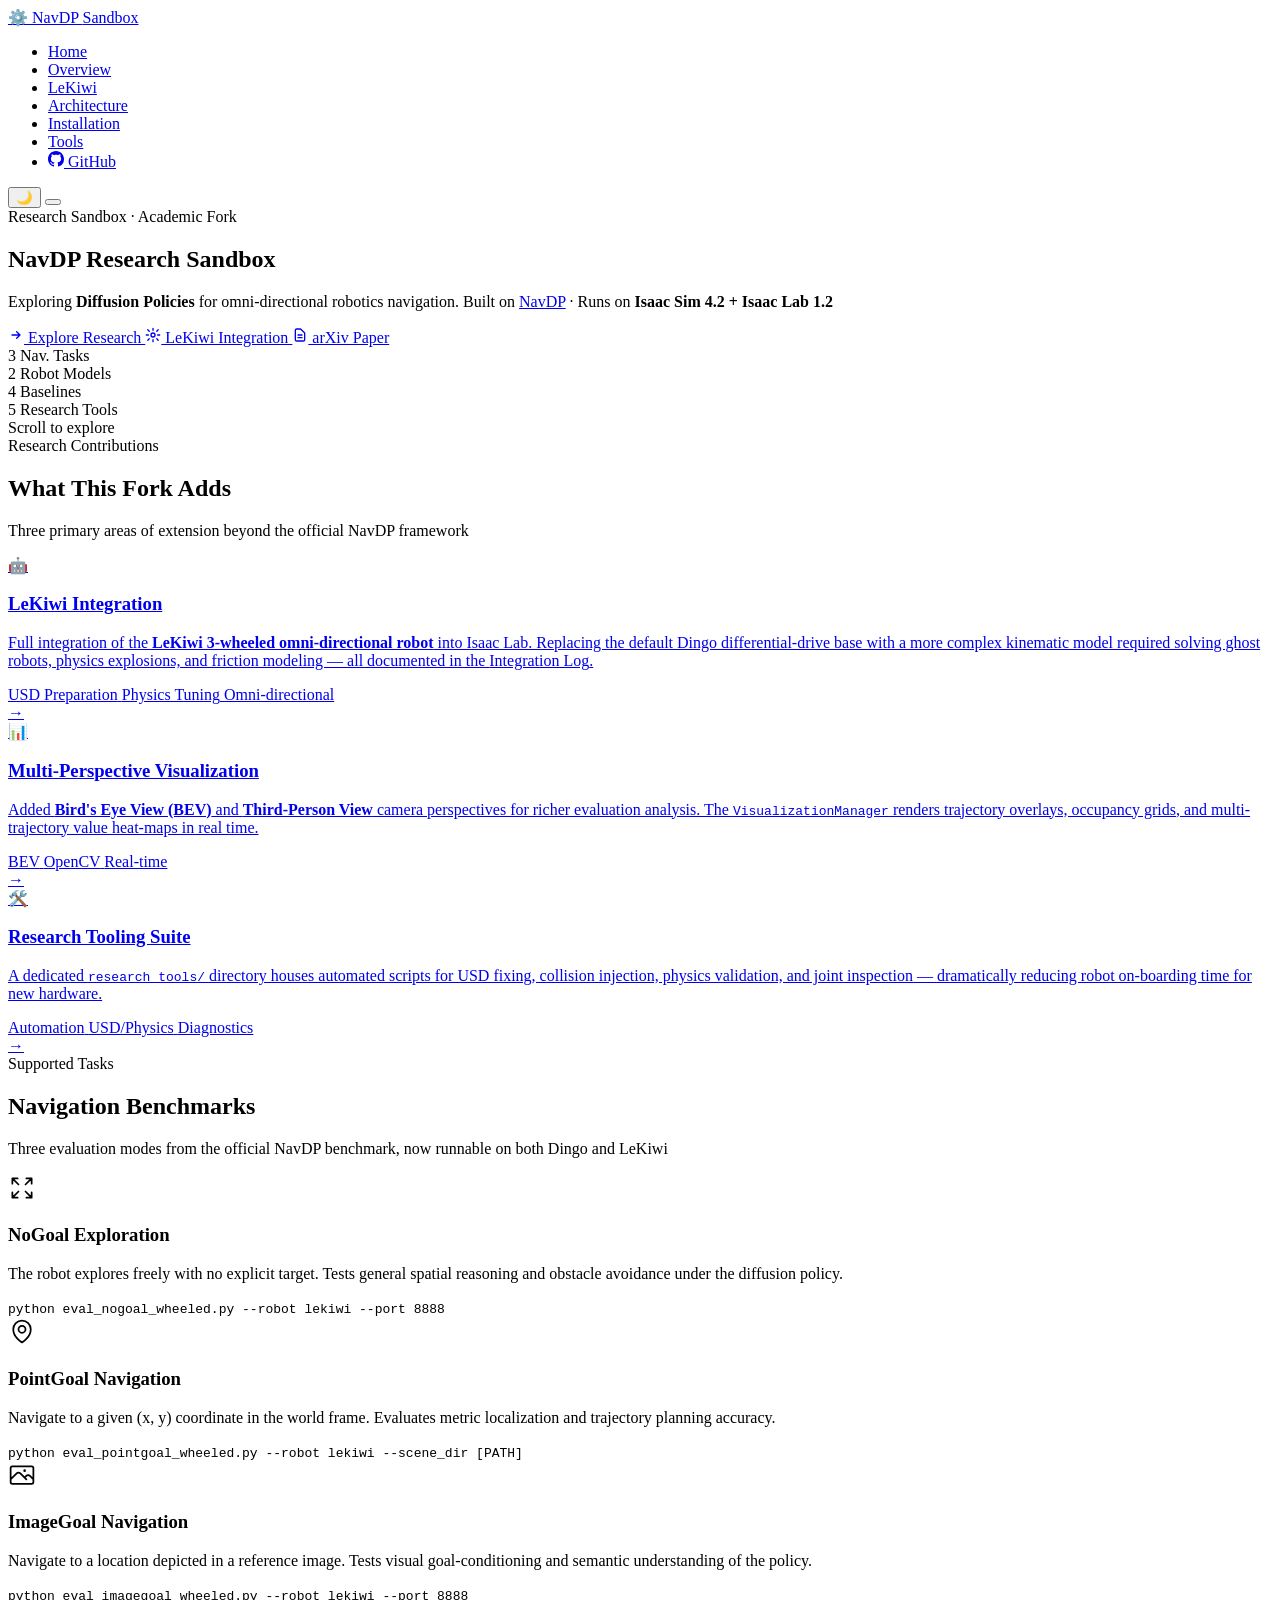
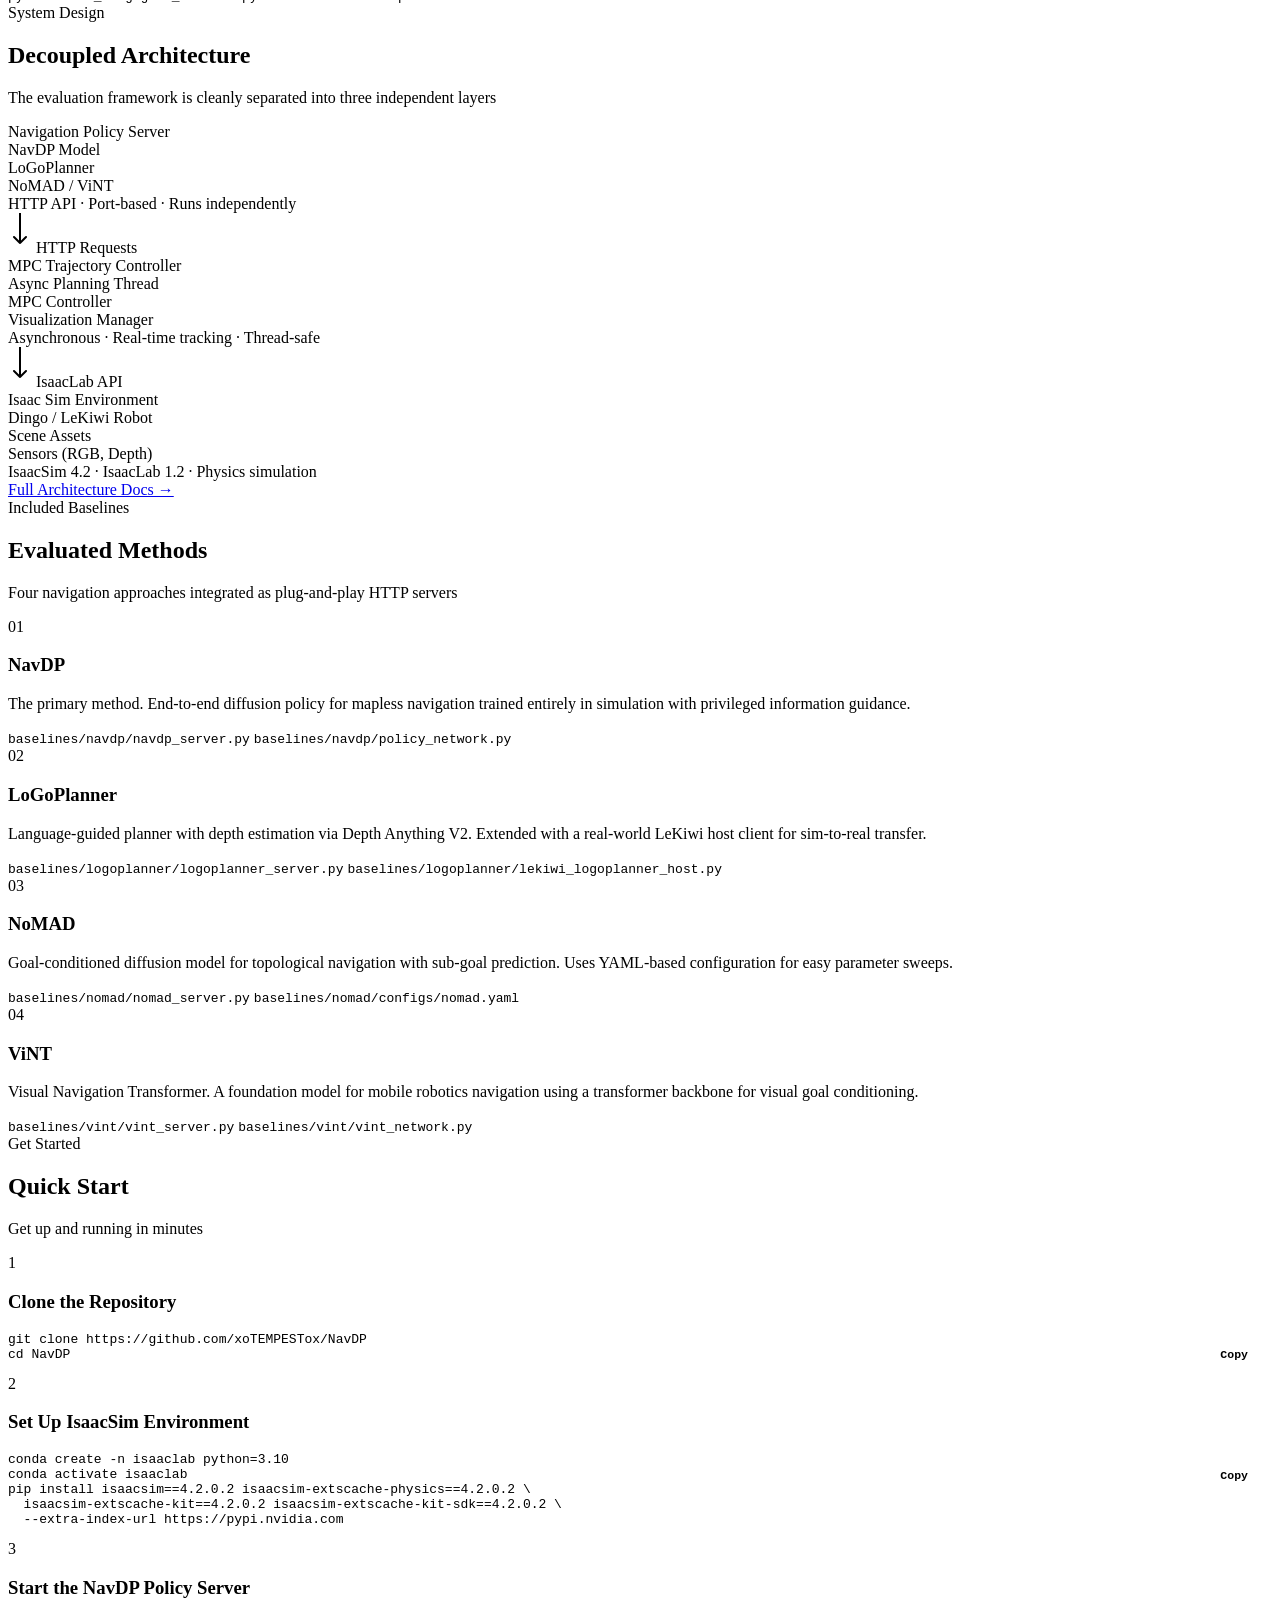
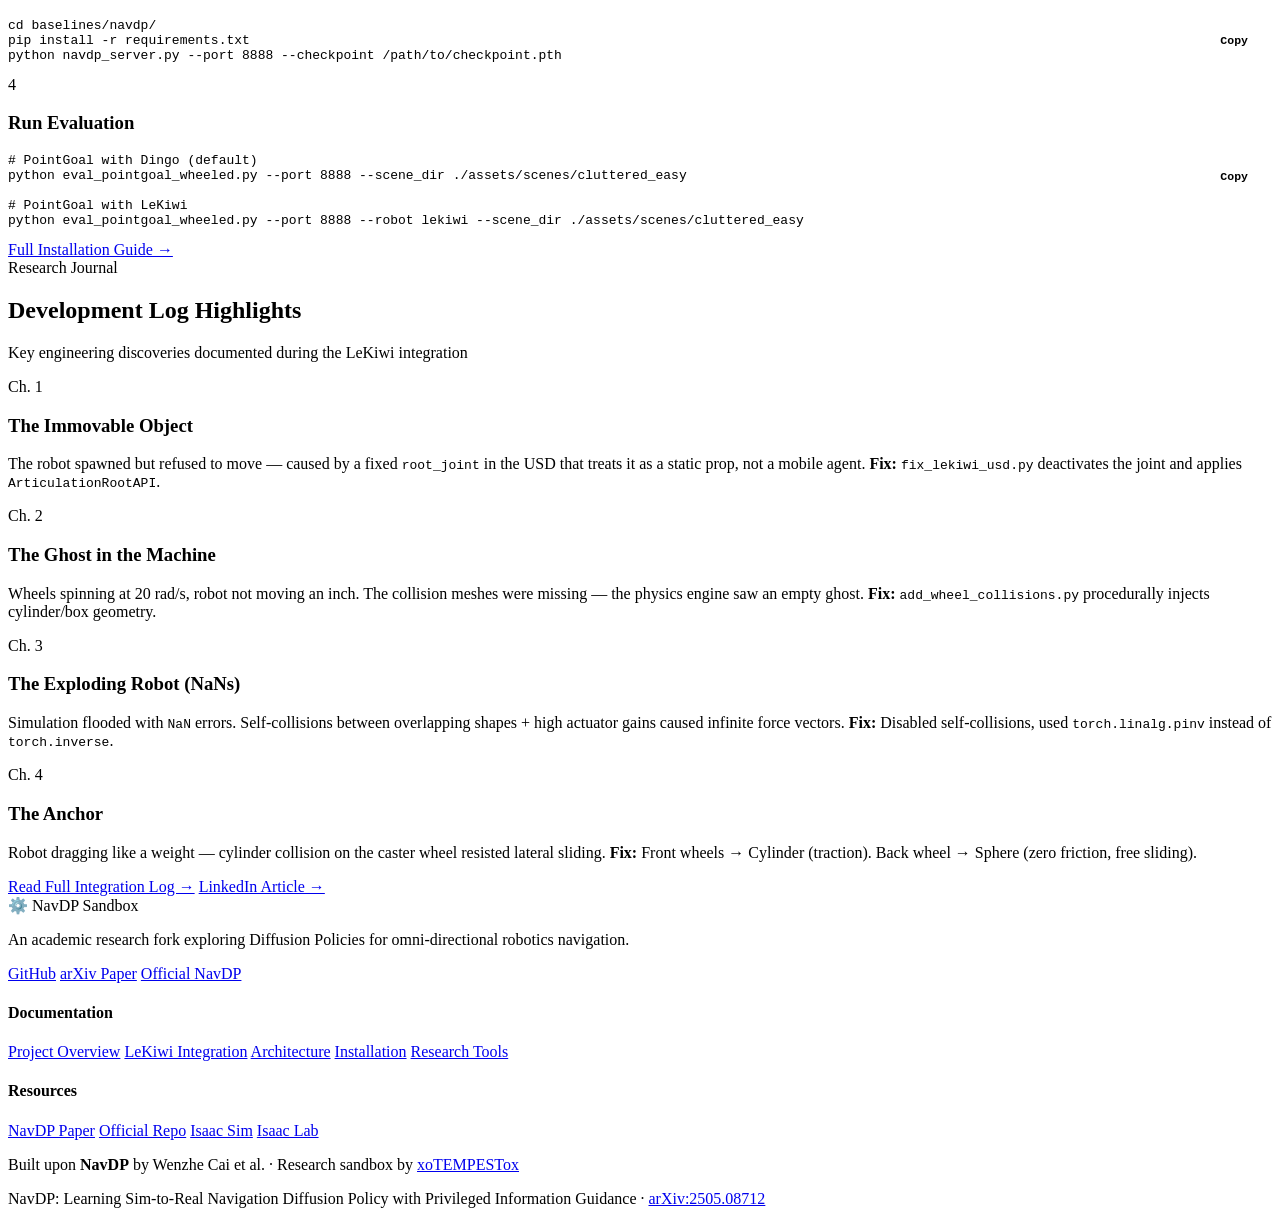
==== commit 1e01079b: "docs: Add light/dark theme toggle and .nojekyll configuration" ====
--- a/docs/index.html
+++ b/docs/index.html
@@ -8,7 +8,14 @@
   <link rel="preconnect" href="https://fonts.googleapis.com" />
   <link rel="preconnect" href="https://fonts.gstatic.com" crossorigin />
   <link href="https://fonts.googleapis.com/css2?family=Inter:wght@300;400;500;600;700;800;900&family=JetBrains+Mono:wght@400;500;600&family=Outfit:wght@300;400;500;600;700;800&display=swap" rel="stylesheet" />
-  <link rel="stylesheet" href="style.css?v=1.2" />
+  <script>
+    (function() {
+      const savedTheme = localStorage.getItem('theme');
+      if (savedTheme === 'light' || (!savedTheme && window.matchMedia('(prefers-color-scheme: light)').matches)) {
+        document.documentElement.setAttribute('data-theme', 'light');
+      }
+    })();
+  </script>
 </head>
 <body>
 
@@ -33,9 +40,14 @@
           </a>
         </li>
       </ul>
-      <button class="nav-toggle" id="navToggle" aria-label="Toggle navigation">
-        <span></span><span></span><span></span>
-      </button>
+      <div class="nav-actions">
+        <button id="themeToggle" class="theme-toggle-btn" aria-label="Toggle light/dark theme">
+          <span class="theme-toggle-icon">☀️</span>
+        </button>
+        <button class="nav-toggle" id="navToggle" aria-label="Toggle navigation">
+          <span></span><span></span><span></span>
+        </button>
+      </div>
     </div>
   </nav>
 
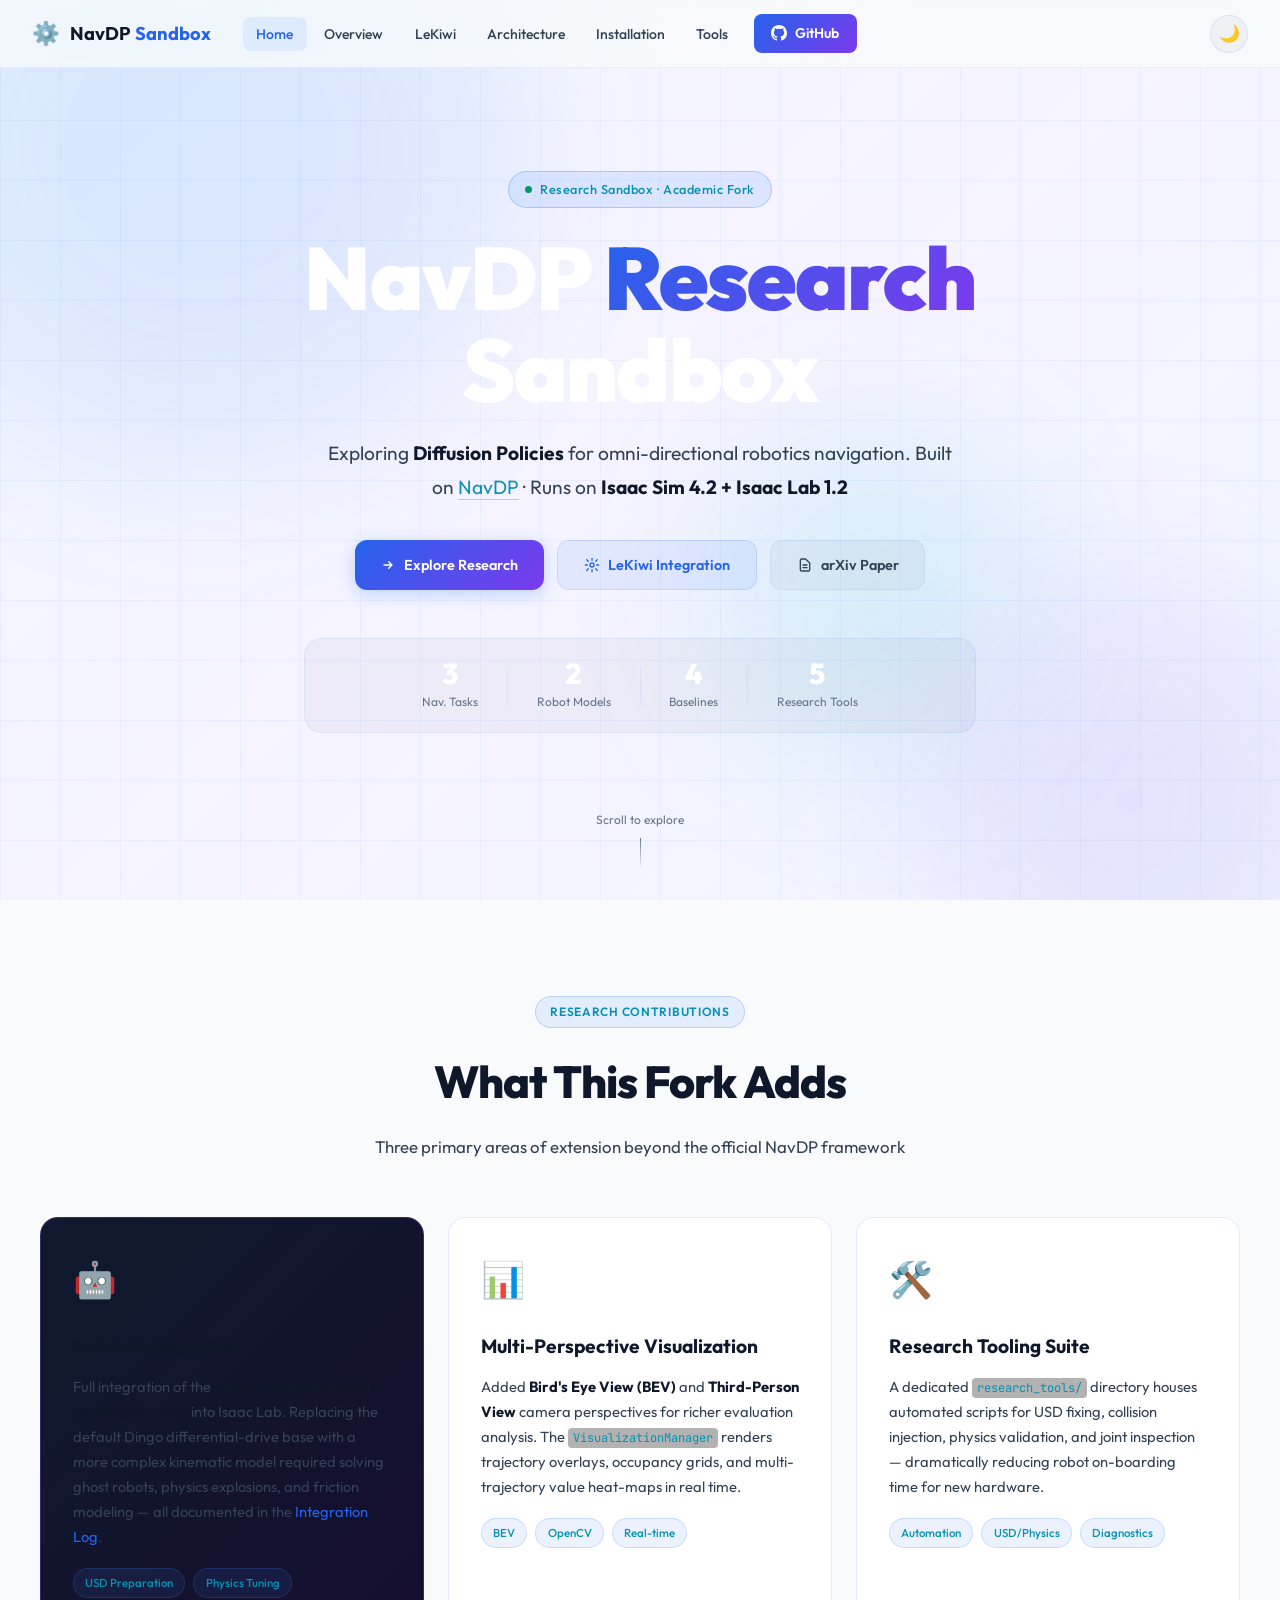
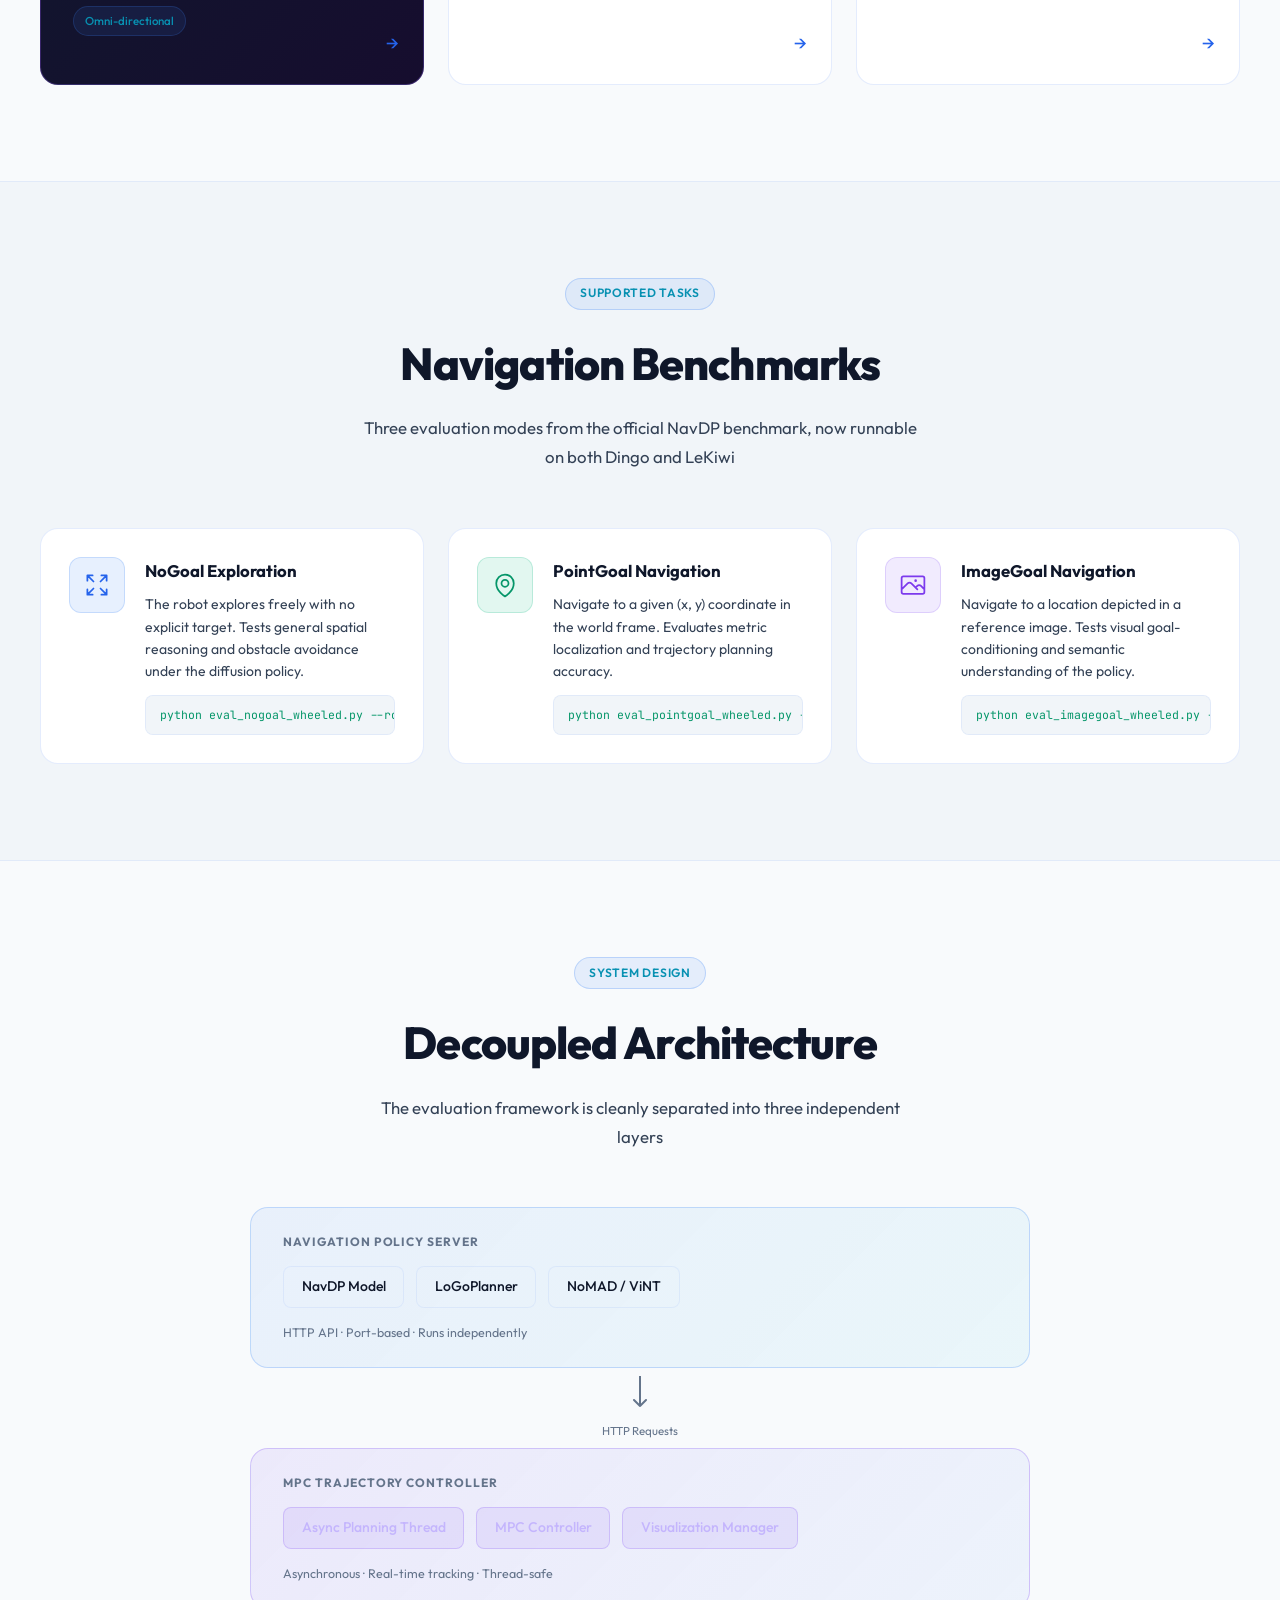
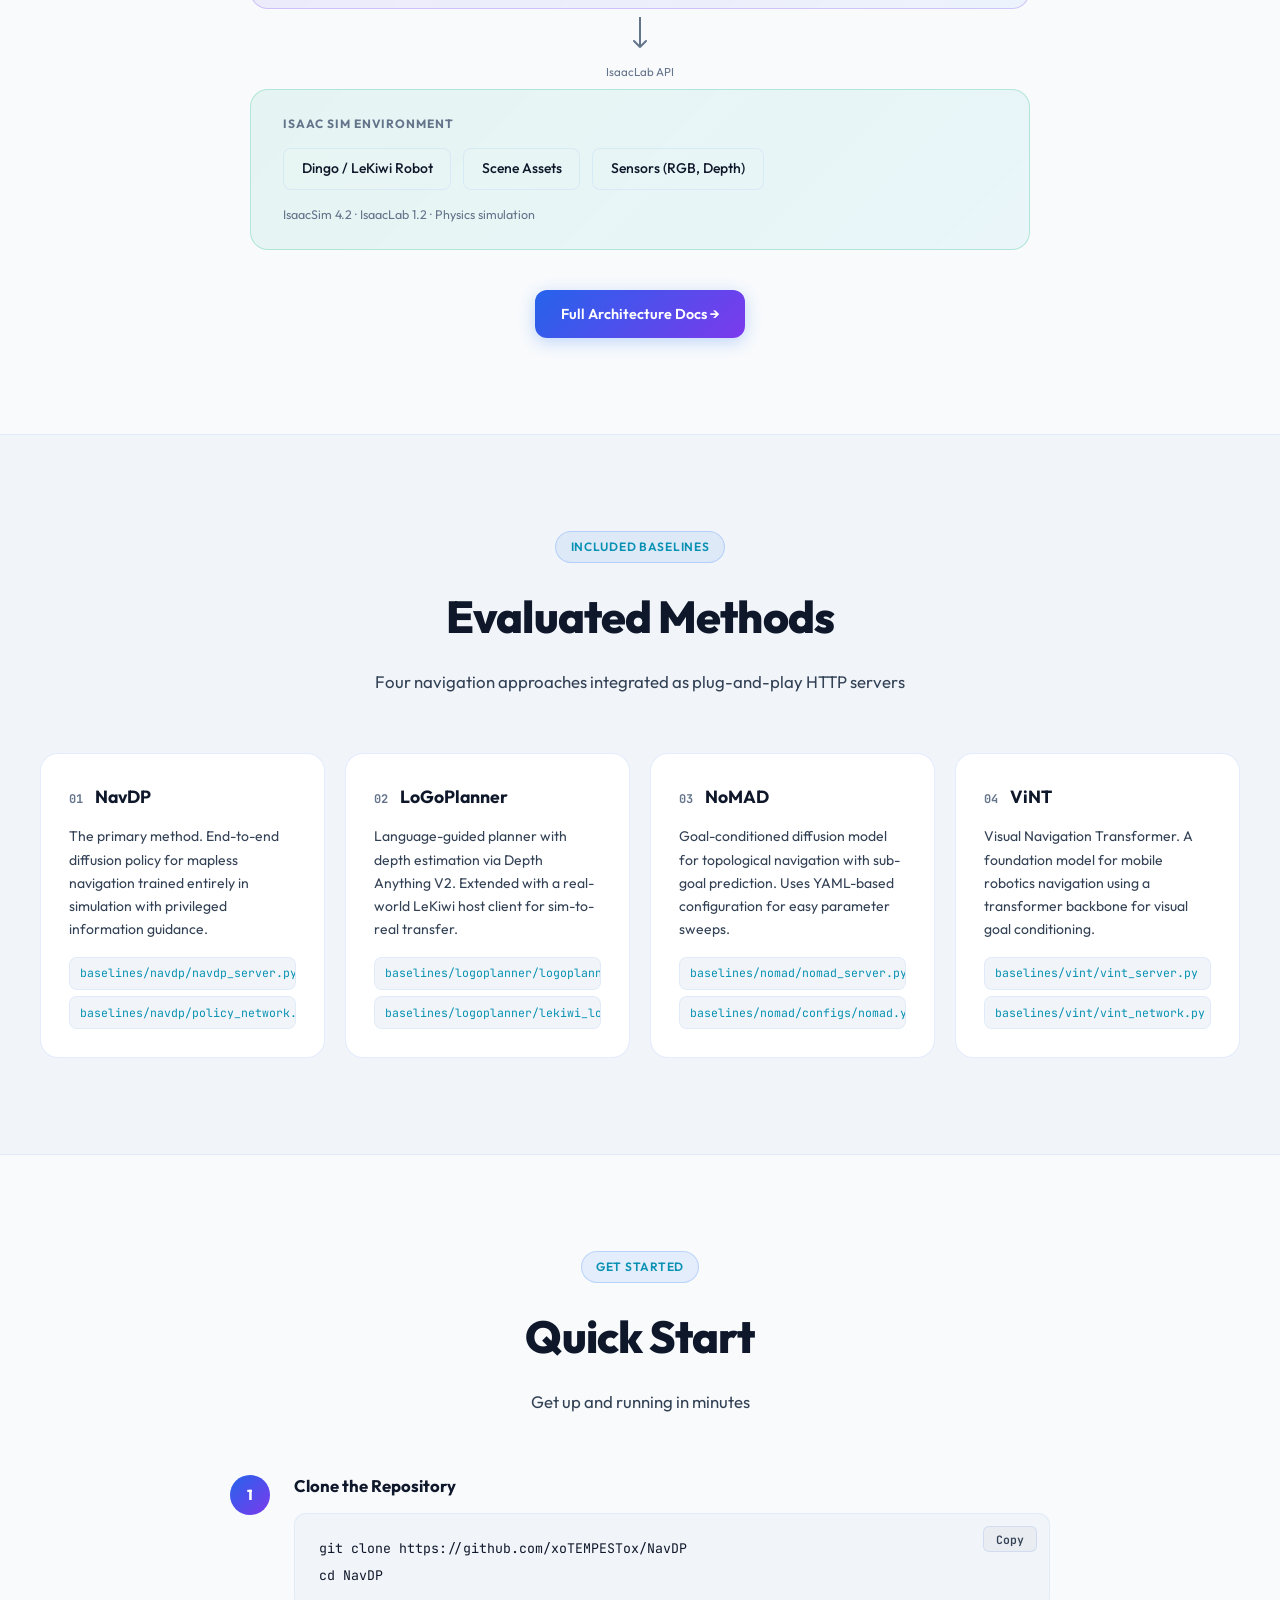
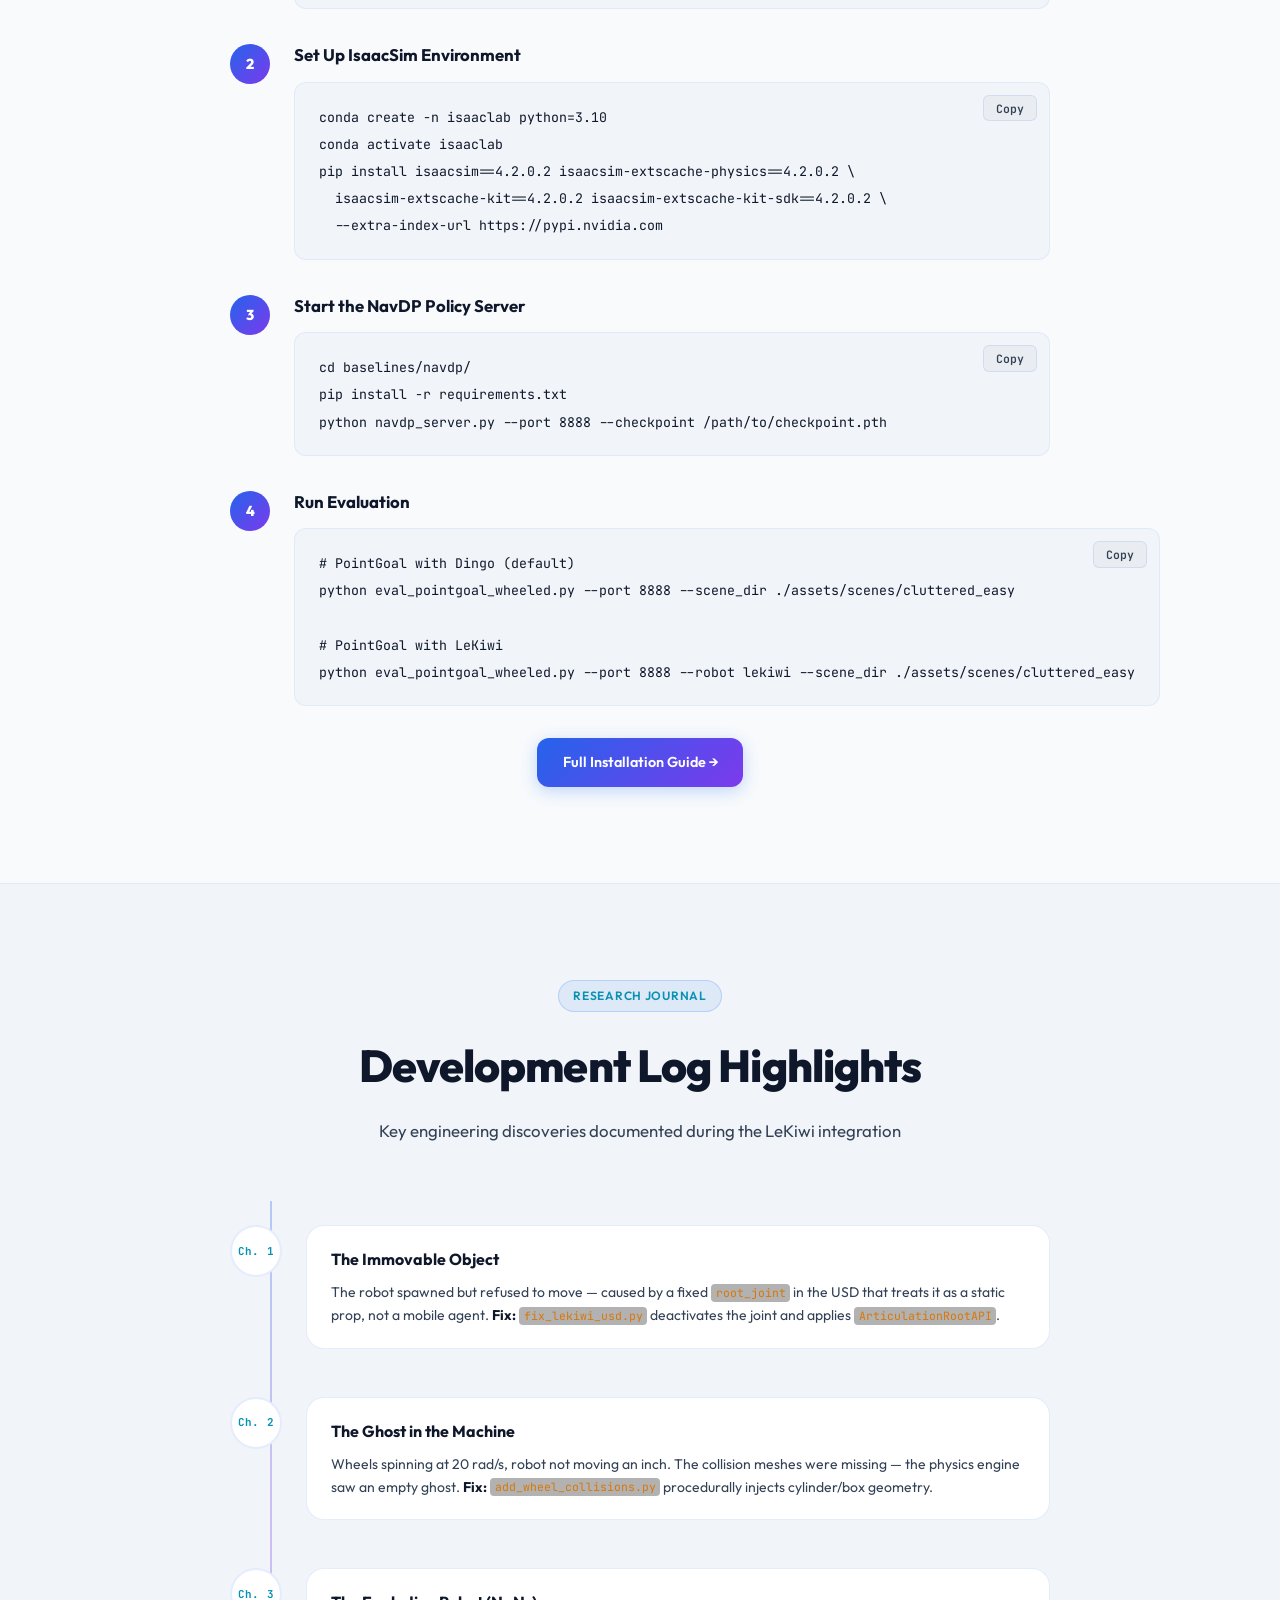
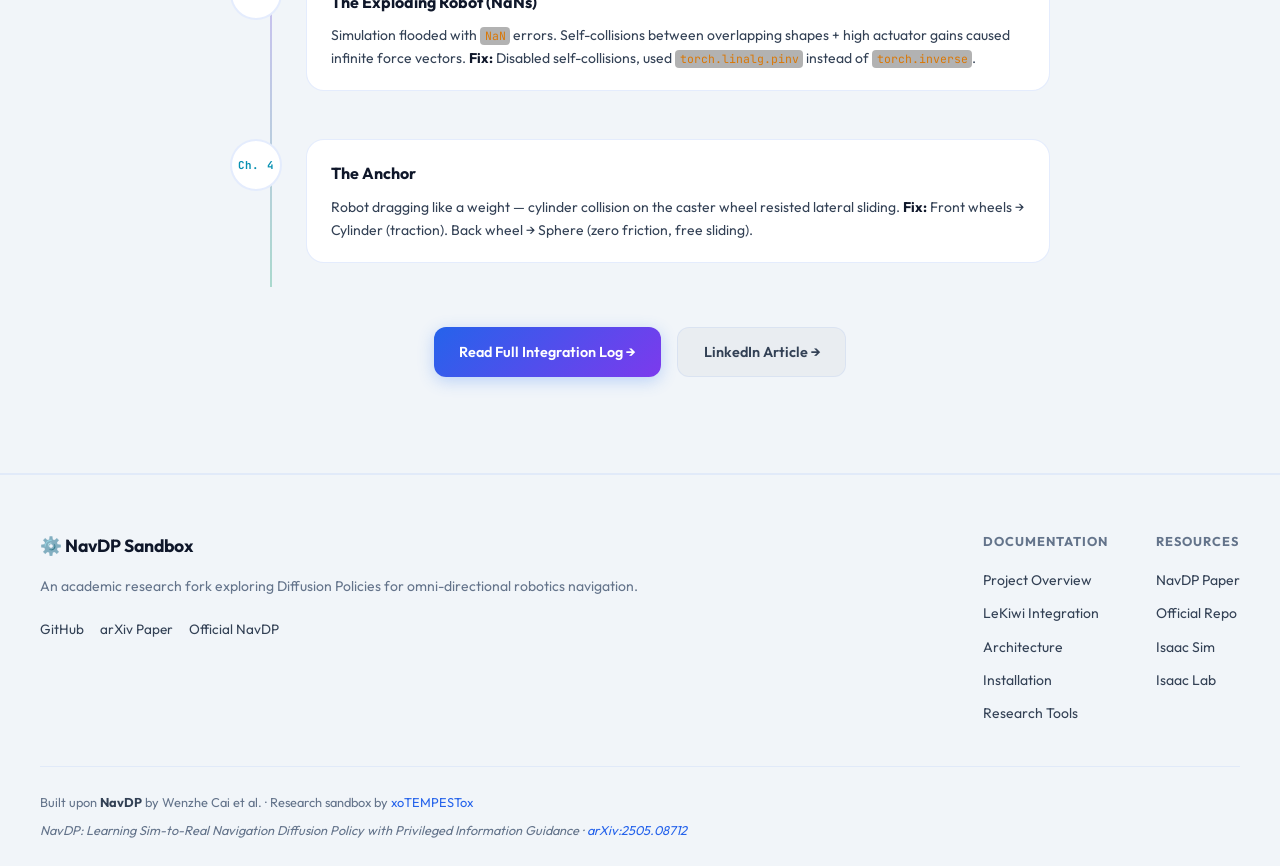
==== commit 4da97c34: "docs: Restore missing style.css stylesheet links" ====
--- a/docs/index.html
+++ b/docs/index.html
@@ -8,6 +8,7 @@
   <link rel="preconnect" href="https://fonts.googleapis.com" />
   <link rel="preconnect" href="https://fonts.gstatic.com" crossorigin />
   <link href="https://fonts.googleapis.com/css2?family=Inter:wght@300;400;500;600;700;800;900&family=JetBrains+Mono:wght@400;500;600&family=Outfit:wght@300;400;500;600;700;800&display=swap" rel="stylesheet" />
+  <link rel="stylesheet" href="style.css?v=1.2" />
   <script>
     (function() {
       const savedTheme = localStorage.getItem('theme');
--- a/docs/style.css
+++ b/docs/style.css
@@ -0,0 +1,1297 @@
+/* ==========================================
+   NavDP Research Sandbox – Docs Site CSS
+   ========================================== */
+
+/* --- CSS Reset & Tokens --- */
+*, *::before, *::after { box-sizing: border-box; margin: 0; padding: 0; }
+
+:root {
+  --bg-primary: #080c14;
+  --bg-secondary: #0d1424;
+  --bg-card: #0f1a2e;
+  --bg-card-hover: #152238;
+  --bg-code: #060b12;
+
+  --accent-blue: #3b82f6;
+  --accent-cyan: #06b6d4;
+  --accent-purple: #8b5cf6;
+  --accent-green: #10b981;
+  --accent-orange: #f59e0b;
+
+  --gradient-primary: linear-gradient(135deg, #3b82f6 0%, #8b5cf6 100%);
+  --gradient-hero: linear-gradient(135deg, #1e3a5f 0%, #2d1b69 50%, #0c1a3d 100%);
+  --gradient-page-hero: linear-gradient(135deg, #0c1528 0%, #1a0d3d 50%, #0a1f40 100%);
+  --gradient-card: linear-gradient(135deg, rgba(59,130,246,0.08) 0%, rgba(139,92,246,0.08) 100%);
+
+  --text-primary: #e2e8f0;
+  --text-secondary: #94a3b8;
+  --text-muted: #475569;
+  --text-link: #60a5fa;
+  --text-code: #a5f3fc;
+
+  --border-subtle: rgba(59, 130, 246, 0.12);
+  --border-card: rgba(59, 130, 246, 0.18);
+  --border-bright: rgba(59, 130, 246, 0.4);
+
+  --radius-sm: 8px;
+  --radius-md: 12px;
+  --radius-lg: 18px;
+  --radius-xl: 24px;
+
+  --shadow-card: 0 4px 24px rgba(0,0,0,0.4), 0 0 0 1px var(--border-card);
+  --shadow-glow: 0 0 40px rgba(59,130,246,0.15);
+
+  --font-sans: 'Outfit', 'Inter', sans-serif;
+  --font-mono: 'JetBrains Mono', 'Fira Code', monospace;
+
+  --nav-h: 68px;
+  --transition: 0.25s cubic-bezier(0.4,0,0.2,1);
+
+  --bg-navbar: rgba(8, 12, 20, 0.8);
+  --bg-navbar-scrolled: rgba(8, 12, 20, 0.95);
+  --shadow-navbar: 0 4px 32px rgba(0,0,0,0.5);
+  --bg-mobile-menu: rgba(8, 12, 20, 0.98);
+
+  --bg-glass: rgba(255, 255, 255, 0.04);
+  --text-white: #ffffff;
+  --text-on-dark: #ffffff;
+  --hero-orb-opacity: 0.18;
+}
+
+[data-theme="light"] {
+  --bg-primary: #f8fafc;
+  --bg-secondary: #f1f5f9;
+  --bg-card: #ffffff;
+  --bg-card-hover: #f1f5f9;
+  --bg-code: #f1f5f9;
+
+  --accent-blue: #2563eb;
+  --accent-cyan: #0891b2;
+  --accent-purple: #7c3aed;
+  --accent-green: #059669;
+  --accent-orange: #d97706;
+
+  --gradient-primary: linear-gradient(135deg, #2563eb 0%, #7c3aed 100%);
+  --gradient-hero: linear-gradient(135deg, #eff6ff 0%, #f5f3ff 50%, #eff6ff 100%);
+  --gradient-page-hero: linear-gradient(135deg, #eff6ff 0%, #f5f3ff 50%, #eff6ff 100%);
+  --gradient-card: linear-gradient(135deg, rgba(37,99,235,0.04) 0%, rgba(124,58,237,0.04) 100%);
+
+  --text-primary: #0f172a;
+  --text-secondary: #334155;
+  --text-muted: #64748b;
+  --text-link: #2563eb;
+  --text-code: #0f172a;
+
+  --border-subtle: rgba(37, 99, 235, 0.08);
+  --border-card: rgba(37, 99, 235, 0.12);
+  --border-bright: rgba(37, 99, 235, 0.3);
+
+  --shadow-card: 0 4px 20px rgba(0,0,0,0.05), 0 0 0 1px var(--border-card);
+  --shadow-glow: 0 0 30px rgba(37,99,235,0.08);
+
+  --bg-navbar: rgba(248, 250, 252, 0.8);
+  --bg-navbar-scrolled: rgba(248, 250, 252, 0.95);
+  --shadow-navbar: 0 4px 20px rgba(0,0,0,0.05);
+  --bg-mobile-menu: rgba(248, 250, 252, 0.98);
+
+  --bg-glass: rgba(0, 0, 0, 0.03);
+  --text-white: #0f172a;
+  --text-on-dark: #ffffff;
+  --hero-orb-opacity: 0.12;
+}
+
+html { scroll-behavior: smooth; }
+
+body {
+  font-family: var(--font-sans);
+  background: var(--bg-primary);
+  color: var(--text-primary);
+  line-height: 1.7;
+  -webkit-font-smoothing: antialiased;
+}
+
+a { color: var(--text-link); text-decoration: none; }
+a:hover { color: #93c5fd; }
+
+/* ==========================================
+   NAVIGATION
+   ========================================== */
+.navbar {
+  position: fixed;
+  top: 0; left: 0; right: 0;
+  height: var(--nav-h);
+  z-index: 1000;
+  background: var(--bg-navbar);
+  backdrop-filter: blur(20px) saturate(180%);
+  border-bottom: 1px solid var(--border-subtle);
+  transition: background var(--transition), box-shadow var(--transition);
+}
+.navbar.scrolled {
+  background: var(--bg-navbar-scrolled);
+  box-shadow: var(--shadow-navbar);
+}
+.nav-container {
+  max-width: 1280px;
+  margin: 0 auto;
+  padding: 0 2rem;
+  height: 100%;
+  display: flex;
+  align-items: center;
+  justify-content: space-between;
+  gap: 2rem;
+}
+.nav-logo {
+  display: flex;
+  align-items: center;
+  gap: 0.6rem;
+  font-size: 1.15rem;
+  font-weight: 700;
+  color: var(--text-primary);
+  text-decoration: none;
+  flex-shrink: 0;
+}
+.logo-icon { font-size: 1.4rem; }
+.logo-accent { color: var(--accent-blue); }
+
+.nav-links {
+  display: flex;
+  align-items: center;
+  gap: 0.25rem;
+  list-style: none;
+}
+.nav-link {
+  padding: 0.5rem 0.85rem;
+  border-radius: var(--radius-sm);
+  color: var(--text-secondary);
+  font-size: 0.875rem;
+  font-weight: 500;
+  transition: color var(--transition), background var(--transition);
+  white-space: nowrap;
+}
+.nav-link:hover, .nav-link.active {
+  color: var(--text-primary);
+  background: rgba(59, 130, 246, 0.1);
+}
+.nav-link.active { color: var(--accent-blue); }
+
+.nav-cta {
+  display: flex;
+  align-items: center;
+  gap: 0.5rem;
+  padding: 0.5rem 1.1rem;
+  background: var(--gradient-primary);
+  color: #fff !important;
+  border-radius: var(--radius-sm);
+  font-size: 0.875rem;
+  font-weight: 600;
+  transition: opacity var(--transition), transform var(--transition);
+  margin-left: 0.5rem;
+}
+.nav-cta:hover { opacity: 0.9; transform: translateY(-1px); }
+
+.nav-toggle {
+  display: none;
+  flex-direction: column;
+  gap: 5px;
+  background: none;
+  border: none;
+  cursor: pointer;
+  padding: 4px;
+}
+.nav-toggle span {
+  display: block;
+  width: 22px;
+  height: 2px;
+  background: var(--text-secondary);
+  border-radius: 2px;
+  transition: var(--transition);
+}
+
+/* ==========================================
+   HERO
+   ========================================== */
+.hero {
+  position: relative;
+  min-height: 100vh;
+  display: flex;
+  align-items: center;
+  justify-content: center;
+  overflow: hidden;
+  padding: var(--nav-h) 2rem 4rem;
+}
+.hero-bg {
+  position: absolute;
+  inset: 0;
+  background: var(--gradient-hero);
+  z-index: 0;
+}
+.hero-grid {
+  position: absolute;
+  inset: 0;
+  background-image:
+    linear-gradient(rgba(59,130,246,0.06) 1px, transparent 1px),
+    linear-gradient(90deg, rgba(59,130,246,0.06) 1px, transparent 1px);
+  background-size: 60px 60px;
+  animation: gridPulse 8s ease-in-out infinite;
+}
+@keyframes gridPulse {
+  0%,100% { opacity: 0.6; }
+  50% { opacity: 1; }
+}
+.hero-orb {
+  position: absolute;
+  border-radius: 50%;
+  filter: blur(80px);
+  animation: orbFloat 12s ease-in-out infinite;
+}
+.hero-orb-1 { width: 600px; height: 600px; background: rgba(59,130,246,var(--hero-orb-opacity)); top: -150px; left: -100px; animation-delay: 0s; }
+.hero-orb-2 { width: 400px; height: 400px; background: rgba(139,92,246,var(--hero-orb-opacity)); bottom: -100px; right: -50px; animation-delay: -4s; }
+.hero-orb-3 { width: 300px; height: 300px; background: rgba(6,182,212,var(--hero-orb-opacity)); top: 50%; right: 20%; animation-delay: -8s; }
+@keyframes orbFloat {
+  0%,100% { transform: translate(0,0) scale(1); }
+  33% { transform: translate(30px,-30px) scale(1.05); }
+  66% { transform: translate(-20px,20px) scale(0.95); }
+}
+
+.hero-content {
+  position: relative;
+  z-index: 1;
+  text-align: center;
+  max-width: 860px;
+  animation: fadeInUp 0.8s ease both;
+}
+@keyframes fadeInUp {
+  from { opacity: 0; transform: translateY(30px); }
+  to { opacity: 1; transform: translateY(0); }
+}
+
+.hero-badge {
+  display: inline-flex;
+  align-items: center;
+  gap: 0.5rem;
+  padding: 0.4rem 1rem;
+  background: rgba(59, 130, 246, 0.12);
+  border: 1px solid rgba(59, 130, 246, 0.3);
+  border-radius: 100px;
+  font-size: 0.8rem;
+  font-weight: 500;
+  color: var(--accent-cyan);
+  letter-spacing: 0.04em;
+  margin-bottom: 1.5rem;
+}
+.badge-dot {
+  width: 7px; height: 7px;
+  background: var(--accent-green);
+  border-radius: 50%;
+  animation: pulse 2s ease-in-out infinite;
+}
+@keyframes pulse {
+  0%,100% { opacity: 1; transform: scale(1); }
+  50% { opacity: 0.5; transform: scale(0.8); }
+}
+
+.hero-title {
+  font-family: var(--font-sans);
+  font-size: clamp(3rem, 8vw, 5.5rem);
+  font-weight: 900;
+  line-height: 1.05;
+  letter-spacing: -0.02em;
+  color: #fff;
+  margin-bottom: 0.3rem;
+}
+.hero-title-accent {
+  background: var(--gradient-primary);
+  -webkit-background-clip: text;
+  -webkit-text-fill-color: transparent;
+  background-clip: text;
+  display: inline-block;
+}
+.hero-title-line { display: block; }
+
+.hero-subtitle {
+  font-size: clamp(1rem, 2.5vw, 1.2rem);
+  color: var(--text-secondary);
+  max-width: 640px;
+  margin: 1.2rem auto 2.2rem;
+  line-height: 1.8;
+}
+.hero-subtitle strong { color: var(--text-primary); }
+.inline-link { color: var(--accent-cyan); border-bottom: 1px solid rgba(6,182,212,0.4); }
+.inline-link:hover { color: #67e8f9; border-color: #67e8f9; }
+
+.hero-actions {
+  display: flex;
+  flex-wrap: wrap;
+  gap: 0.85rem;
+  justify-content: center;
+  margin-bottom: 3rem;
+}
+
+.hero-stats {
+  display: flex;
+  align-items: center;
+  justify-content: center;
+  gap: 0;
+  background: var(--bg-glass);
+  border: 1px solid var(--border-subtle);
+  border-radius: var(--radius-lg);
+  padding: 1.2rem 2rem;
+  backdrop-filter: blur(10px);
+  flex-wrap: wrap;
+  gap: 0;
+}
+.stat {
+  display: flex;
+  flex-direction: column;
+  align-items: center;
+  padding: 0 1.8rem;
+}
+.stat-value {
+  font-size: 1.8rem;
+  font-weight: 800;
+  color: #fff;
+  line-height: 1;
+}
+.stat-label {
+  font-size: 0.75rem;
+  color: var(--text-muted);
+  margin-top: 0.3rem;
+  white-space: nowrap;
+}
+.stat-div {
+  width: 1px;
+  height: 40px;
+  background: var(--border-subtle);
+}
+
+.hero-scroll-hint {
+  position: absolute;
+  bottom: 2rem;
+  left: 50%;
+  transform: translateX(-50%);
+  display: flex;
+  flex-direction: column;
+  align-items: center;
+  gap: 0.5rem;
+  color: var(--text-muted);
+  font-size: 0.75rem;
+  animation: scrollHint 3s ease-in-out infinite;
+}
+.scroll-arrow {
+  width: 1px;
+  height: 30px;
+  background: linear-gradient(to bottom, var(--text-muted), transparent);
+}
+@keyframes scrollHint {
+  0%,100% { opacity: 0.4; transform: translateX(-50%) translateY(0); }
+  50% { opacity: 1; transform: translateX(-50%) translateY(8px); }
+}
+
+/* ==========================================
+   BUTTONS
+   ========================================== */
+.btn {
+  display: inline-flex;
+  align-items: center;
+  gap: 0.5rem;
+  padding: 0.75rem 1.6rem;
+  border-radius: var(--radius-md);
+  font-size: 0.9rem;
+  font-weight: 600;
+  font-family: var(--font-sans);
+  cursor: pointer;
+  border: none;
+  transition: all var(--transition);
+  text-decoration: none;
+  white-space: nowrap;
+}
+.btn-primary {
+  background: var(--gradient-primary);
+  color: #fff;
+  box-shadow: 0 4px 16px rgba(59,130,246,0.3);
+}
+.btn-primary:hover {
+  transform: translateY(-2px);
+  box-shadow: 0 8px 24px rgba(59,130,246,0.45);
+  color: #fff;
+}
+.btn-secondary {
+  background: rgba(59, 130, 246, 0.1);
+  color: var(--accent-blue);
+  border: 1px solid var(--border-card);
+}
+.btn-secondary:hover {
+  background: rgba(59, 130, 246, 0.2);
+  color: #93c5fd;
+  transform: translateY(-2px);
+}
+.btn-ghost {
+  background: var(--bg-glass);
+  color: var(--text-secondary);
+  border: 1px solid var(--border-subtle);
+}
+.btn-ghost:hover {
+  background: var(--bg-card-hover);
+  color: var(--text-primary);
+  transform: translateY(-2px);
+}
+
+/* ==========================================
+   SECTIONS
+   ========================================== */
+.section {
+  padding: 6rem 2rem;
+}
+.section-dark {
+  background: var(--bg-secondary);
+  border-top: 1px solid var(--border-subtle);
+  border-bottom: 1px solid var(--border-subtle);
+}
+.container {
+  max-width: 1200px;
+  margin: 0 auto;
+}
+.section-header {
+  text-align: center;
+  margin-bottom: 3.5rem;
+}
+.section-badge {
+  display: inline-block;
+  padding: 0.3rem 0.9rem;
+  background: rgba(59,130,246,0.1);
+  border: 1px solid rgba(59,130,246,0.25);
+  border-radius: 100px;
+  font-size: 0.75rem;
+  font-weight: 600;
+  color: var(--accent-cyan);
+  letter-spacing: 0.06em;
+  text-transform: uppercase;
+  margin-bottom: 1rem;
+}
+.section-title {
+  font-size: clamp(1.8rem, 4vw, 2.8rem);
+  font-weight: 800;
+  color: var(--text-primary);
+  margin-bottom: 0.8rem;
+  letter-spacing: -0.02em;
+}
+.section-subtitle {
+  font-size: 1.05rem;
+  color: var(--text-secondary);
+  max-width: 560px;
+  margin: 0 auto;
+}
+
+/* ==========================================
+   CARDS
+   ========================================== */
+.cards-grid {
+  display: grid;
+  grid-template-columns: repeat(auto-fit, minmax(320px, 1fr));
+  gap: 1.5rem;
+}
+.card {
+  background: var(--bg-card);
+  border: 1px solid var(--border-card);
+  border-radius: var(--radius-lg);
+  padding: 2rem;
+  position: relative;
+  transition: all var(--transition);
+  text-decoration: none;
+  display: block;
+  overflow: hidden;
+}
+.card::before {
+  content: '';
+  position: absolute;
+  inset: 0;
+  background: var(--gradient-card);
+  opacity: 0;
+  transition: opacity var(--transition);
+}
+.card:hover {
+  border-color: var(--border-bright);
+  transform: translateY(-4px);
+  box-shadow: var(--shadow-card), var(--shadow-glow);
+}
+.card:hover::before { opacity: 1; }
+.card-featured {
+  border-color: rgba(139,92,246,0.3);
+  background: linear-gradient(135deg, #0f1a2e 0%, #160d2e 100%);
+}
+.card-icon {
+  font-size: 2.2rem;
+  margin-bottom: 1.2rem;
+}
+.card-title {
+  font-size: 1.2rem;
+  font-weight: 700;
+  color: var(--text-primary);
+  margin-bottom: 0.75rem;
+}
+.card-desc {
+  font-size: 0.92rem;
+  color: var(--text-secondary);
+  line-height: 1.7;
+  margin-bottom: 1.2rem;
+  position: relative;
+  z-index: 1;
+}
+.card-desc strong { color: var(--text-primary); }
+.card-desc code {
+  font-family: var(--font-mono);
+  font-size: 0.82em;
+  background: rgba(0,0,0,0.3);
+  padding: 0.15em 0.4em;
+  border-radius: 4px;
+  color: var(--accent-cyan);
+}
+.card-link { color: var(--accent-blue); }
+.card-tags { display: flex; flex-wrap: wrap; gap: 0.5rem; margin-bottom: 1rem; position: relative; z-index: 1; }
+.tag {
+  padding: 0.25rem 0.7rem;
+  background: rgba(59,130,246,0.1);
+  border: 1px solid rgba(59,130,246,0.2);
+  border-radius: 100px;
+  font-size: 0.72rem;
+  font-weight: 500;
+  color: var(--accent-cyan);
+}
+.card-arrow {
+  color: var(--accent-blue);
+  font-size: 1.2rem;
+  position: absolute;
+  bottom: 1.5rem;
+  right: 1.5rem;
+  transition: transform var(--transition);
+}
+.card:hover .card-arrow { transform: translateX(4px); }
+
+/* ==========================================
+   TASKS SECTION
+   ========================================== */
+.tasks-grid {
+  display: grid;
+  grid-template-columns: repeat(auto-fit, minmax(300px, 1fr));
+  gap: 1.5rem;
+}
+.task-card {
+  display: flex;
+  gap: 1.25rem;
+  background: var(--bg-card);
+  border: 1px solid var(--border-card);
+  border-radius: var(--radius-lg);
+  padding: 1.75rem;
+  transition: all var(--transition);
+  min-width: 0;
+}
+.task-card:hover {
+  border-color: var(--border-bright);
+  transform: translateY(-3px);
+  box-shadow: var(--shadow-card);
+}
+.task-icon {
+  flex-shrink: 0;
+  width: 56px; height: 56px;
+  border-radius: var(--radius-md);
+  display: flex;
+  align-items: center;
+  justify-content: center;
+}
+.task-icon-blue { background: rgba(59,130,246,0.12); color: var(--accent-blue); border: 1px solid rgba(59,130,246,0.2); }
+.task-icon-green { background: rgba(16,185,129,0.12); color: var(--accent-green); border: 1px solid rgba(16,185,129,0.2); }
+.task-icon-purple { background: rgba(139,92,246,0.12); color: var(--accent-purple); border: 1px solid rgba(139,92,246,0.2); }
+.task-content { min-width: 0; }
+.task-content h3 { font-size: 1.05rem; font-weight: 700; margin-bottom: 0.5rem; color: var(--text-primary); }
+.task-content p { font-size: 0.875rem; color: var(--text-secondary); margin-bottom: 0.75rem; line-height: 1.6; }
+.code-snippet {
+  display: block;
+  font-family: var(--font-mono);
+  font-size: 0.72rem;
+  background: var(--bg-code);
+  border: 1px solid var(--border-subtle);
+  border-radius: var(--radius-sm);
+  padding: 0.6rem 0.85rem;
+  color: var(--accent-green);
+  overflow-x: auto;
+  white-space: nowrap;
+}
+
+/* ==========================================
+   ARCHITECTURE DIAGRAM
+   ========================================== */
+.arch-diagram {
+  display: flex;
+  flex-direction: column;
+  align-items: center;
+  gap: 0;
+  max-width: 780px;
+  margin: 0 auto 2.5rem;
+}
+.arch-layer {
+  width: 100%;
+  border-radius: var(--radius-lg);
+  padding: 1.5rem 2rem;
+  border: 1px solid var(--border-card);
+}
+.arch-layer-1 { background: linear-gradient(135deg, rgba(59,130,246,0.08) 0%, rgba(6,182,212,0.06) 100%); border-color: rgba(59,130,246,0.25); }
+.arch-layer-2 { background: linear-gradient(135deg, rgba(139,92,246,0.1) 0%, rgba(59,130,246,0.06) 100%); border-color: rgba(139,92,246,0.3); }
+.arch-layer-3 { background: linear-gradient(135deg, rgba(16,185,129,0.08) 0%, rgba(6,182,212,0.06) 100%); border-color: rgba(16,185,129,0.25); }
+.arch-layer-label {
+  font-size: 0.75rem;
+  font-weight: 700;
+  text-transform: uppercase;
+  letter-spacing: 0.08em;
+  color: var(--text-muted);
+  margin-bottom: 0.85rem;
+}
+.arch-layer-content {
+  display: flex;
+  flex-wrap: wrap;
+  gap: 0.75rem;
+  margin-bottom: 0.85rem;
+}
+.arch-block {
+  padding: 0.5rem 1.1rem;
+  background: rgba(255,255,255,0.04);
+  border: 1px solid var(--border-subtle);
+  border-radius: var(--radius-sm);
+  font-size: 0.875rem;
+  font-weight: 500;
+  color: var(--text-primary);
+}
+.arch-block-accent {
+  background: rgba(139,92,246,0.1);
+  border-color: rgba(139,92,246,0.25);
+  color: #c4b5fd;
+}
+.arch-layer-desc {
+  font-size: 0.78rem;
+  color: var(--text-muted);
+}
+.arch-arrow-down {
+  display: flex;
+  flex-direction: column;
+  align-items: center;
+  gap: 0.3rem;
+  color: var(--text-muted);
+  font-size: 0.72rem;
+  padding: 0.5rem 0;
+}
+.arch-cta { text-align: center; margin-top: 1rem; }
+
+/* ==========================================
+   BASELINES GRID
+   ========================================== */
+.baselines-grid {
+  display: grid;
+  grid-template-columns: repeat(auto-fit, minmax(270px, 1fr));
+  gap: 1.25rem;
+}
+.baseline-card {
+  background: var(--bg-card);
+  border: 1px solid var(--border-card);
+  border-radius: var(--radius-lg);
+  padding: 1.75rem;
+  transition: all var(--transition);
+}
+.baseline-card:hover {
+  border-color: var(--border-bright);
+  transform: translateY(-3px);
+  box-shadow: var(--shadow-card);
+}
+.baseline-header {
+  display: flex;
+  align-items: baseline;
+  gap: 0.75rem;
+  margin-bottom: 0.85rem;
+}
+.baseline-num {
+  font-size: 0.75rem;
+  font-weight: 700;
+  color: var(--text-muted);
+  font-family: var(--font-mono);
+}
+.baseline-card h3 { font-size: 1.1rem; font-weight: 700; color: var(--text-primary); }
+.baseline-card p { font-size: 0.875rem; color: var(--text-secondary); line-height: 1.65; margin-bottom: 1rem; }
+.baseline-files { display: flex; flex-direction: column; gap: 0.4rem; }
+.baseline-files code {
+  font-family: var(--font-mono);
+  font-size: 0.72rem;
+  color: var(--accent-cyan);
+  background: var(--bg-code);
+  border: 1px solid var(--border-subtle);
+  border-radius: var(--radius-sm);
+  padding: 0.35rem 0.65rem;
+  display: block;
+  overflow-x: auto;
+  white-space: nowrap;
+}
+
+/* ==========================================
+   QUICK START
+   ========================================== */
+.quickstart-steps {
+  max-width: 820px;
+  margin: 0 auto 2rem;
+  display: flex;
+  flex-direction: column;
+  gap: 2rem;
+}
+.qs-step {
+  display: flex;
+  gap: 1.5rem;
+  align-items: flex-start;
+}
+.qs-num {
+  flex-shrink: 0;
+  width: 40px; height: 40px;
+  background: var(--gradient-primary);
+  border-radius: 50%;
+  display: flex;
+  align-items: center;
+  justify-content: center;
+  font-size: 0.9rem;
+  font-weight: 800;
+  color: #fff;
+  margin-top: 0.2rem;
+}
+.qs-content { flex: 1; }
+.qs-content h3 { font-size: 1.05rem; font-weight: 700; color: var(--text-primary); margin-bottom: 0.75rem; }
+.code-block {
+  background: var(--bg-code);
+  border: 1px solid var(--border-subtle);
+  border-radius: var(--radius-md);
+  padding: 1.25rem 1.5rem;
+  overflow-x: auto;
+}
+.code-block code {
+  font-family: var(--font-mono);
+  font-size: 0.83rem;
+  color: var(--text-code);
+  white-space: pre;
+  line-height: 1.7;
+}
+.qs-cta { text-align: center; }
+
+/* ==========================================
+   RESEARCH LOG TIMELINE
+   ========================================== */
+.log-timeline {
+  max-width: 820px;
+  margin: 0 auto 2.5rem;
+  display: flex;
+  flex-direction: column;
+  gap: 0;
+  position: relative;
+}
+.log-timeline::before {
+  content: '';
+  position: absolute;
+  left: 2.5rem;
+  top: 0; bottom: 0;
+  width: 2px;
+  background: linear-gradient(to bottom, var(--accent-blue), var(--accent-purple), var(--accent-green));
+  opacity: 0.3;
+}
+.log-entry {
+  display: flex;
+  gap: 1.5rem;
+  padding: 1.5rem 0;
+  position: relative;
+}
+.log-chapter {
+  flex-shrink: 0;
+  width: 52px; height: 52px;
+  background: var(--bg-card);
+  border: 2px solid var(--border-card);
+  border-radius: 50%;
+  display: flex;
+  align-items: center;
+  justify-content: center;
+  font-size: 0.68rem;
+  font-weight: 700;
+  color: var(--accent-cyan);
+  font-family: var(--font-mono);
+  letter-spacing: 0.03em;
+  position: relative;
+  z-index: 1;
+}
+.log-body {
+  flex: 1;
+  background: var(--bg-card);
+  border: 1px solid var(--border-card);
+  border-radius: var(--radius-lg);
+  padding: 1.25rem 1.5rem;
+  transition: all var(--transition);
+}
+.log-body:hover {
+  border-color: var(--border-bright);
+  box-shadow: var(--shadow-card);
+}
+.log-title {
+  font-size: 1rem;
+  font-weight: 700;
+  color: var(--text-primary);
+  margin-bottom: 0.5rem;
+}
+.log-body p {
+  font-size: 0.875rem;
+  color: var(--text-secondary);
+  line-height: 1.65;
+}
+.log-body p code {
+  font-family: var(--font-mono);
+  font-size: 0.82em;
+  background: rgba(0,0,0,0.3);
+  padding: 0.12em 0.4em;
+  border-radius: 4px;
+  color: var(--accent-orange);
+}
+.log-body p strong { color: var(--text-primary); }
+.log-cta { text-align: center; display: flex; gap: 1rem; justify-content: center; flex-wrap: wrap; }
+
+/* ==========================================
+   FOOTER
+   ========================================== */
+.footer {
+  background: var(--bg-secondary);
+  border-top: 1px solid var(--border-subtle);
+  padding: 3.5rem 2rem 1.5rem;
+}
+.footer-container {
+  max-width: 1200px;
+  margin: 0 auto 2.5rem;
+  display: flex;
+  gap: 4rem;
+  flex-wrap: wrap;
+}
+.footer-brand { flex: 1; min-width: 220px; }
+.footer-logo {
+  font-size: 1.1rem;
+  font-weight: 700;
+  color: var(--text-primary);
+  display: block;
+  margin-bottom: 0.85rem;
+}
+.footer-brand p {
+  font-size: 0.875rem;
+  color: var(--text-muted);
+  line-height: 1.7;
+  margin-bottom: 1.25rem;
+}
+.footer-links { display: flex; flex-wrap: wrap; gap: 1rem; }
+.footer-links a {
+  font-size: 0.85rem;
+  color: var(--text-secondary);
+  transition: color var(--transition);
+}
+.footer-links a:hover { color: var(--accent-blue); }
+.footer-nav { display: flex; gap: 3rem; flex-wrap: wrap; }
+.footer-col { display: flex; flex-direction: column; gap: 0.6rem; }
+.footer-col h4 {
+  font-size: 0.8rem;
+  font-weight: 700;
+  text-transform: uppercase;
+  letter-spacing: 0.08em;
+  color: var(--text-muted);
+  margin-bottom: 0.4rem;
+}
+.footer-col a {
+  font-size: 0.875rem;
+  color: var(--text-secondary);
+  transition: color var(--transition);
+}
+.footer-col a:hover { color: var(--accent-blue); }
+.footer-bottom {
+  max-width: 1200px;
+  margin: 0 auto;
+  padding-top: 1.5rem;
+  border-top: 1px solid var(--border-subtle);
+  font-size: 0.8rem;
+  color: var(--text-muted);
+  line-height: 1.8;
+}
+.footer-bottom strong { color: var(--text-secondary); }
+.footer-cite { font-style: italic; margin-top: 0.3rem; }
+
+/* ==========================================
+   PAGE HERO (inner pages)
+   ========================================== */
+.page-hero {
+  padding: calc(var(--nav-h) + 4rem) 2rem 3.5rem;
+  background: var(--gradient-page-hero);
+  border-bottom: 1px solid var(--border-subtle);
+  position: relative;
+  overflow: hidden;
+}
+.page-hero::before {
+  content: '';
+  position: absolute;
+  inset: 0;
+  background-image: linear-gradient(rgba(59,130,246,0.05) 1px, transparent 1px), linear-gradient(90deg, rgba(59,130,246,0.05) 1px, transparent 1px);
+  background-size: 40px 40px;
+}
+.page-hero-content {
+  position: relative;
+  max-width: 860px;
+  margin: 0 auto;
+}
+.page-hero h1 {
+  font-size: clamp(2rem, 5vw, 3.2rem);
+  font-weight: 900;
+  color: #fff;
+  letter-spacing: -0.02em;
+  margin-bottom: 1rem;
+}
+.page-hero p {
+  font-size: 1.05rem;
+  color: var(--text-secondary);
+  max-width: 640px;
+  line-height: 1.75;
+}
+.page-breadcrumb {
+  display: flex;
+  align-items: center;
+  gap: 0.5rem;
+  font-size: 0.78rem;
+  color: var(--text-muted);
+  margin-bottom: 1.25rem;
+}
+.page-breadcrumb a { color: var(--accent-blue); }
+.page-breadcrumb span { color: var(--text-muted); }
+
+/* ==========================================
+   CONTENT SECTIONS (inner pages)
+   ========================================== */
+.content-section {
+  padding: 4rem 2rem;
+}
+.content-section.alt { background: var(--bg-secondary); border-top: 1px solid var(--border-subtle); border-bottom: 1px solid var(--border-subtle); }
+.content-container {
+  max-width: 900px;
+  margin: 0 auto;
+}
+.content-container h2 {
+  font-size: 1.8rem;
+  font-weight: 800;
+  color: var(--text-primary);
+  margin-bottom: 1rem;
+  padding-top: 1rem;
+  letter-spacing: -0.01em;
+}
+.content-container h3 {
+  font-size: 1.25rem;
+  font-weight: 700;
+  color: var(--text-primary);
+  margin: 2rem 0 0.75rem;
+}
+.content-container h4 {
+  font-size: 1rem;
+  font-weight: 700;
+  color: var(--accent-cyan);
+  margin: 1.5rem 0 0.5rem;
+  text-transform: uppercase;
+  letter-spacing: 0.05em;
+  font-size: 0.82rem;
+}
+.content-container p {
+  color: var(--text-secondary);
+  line-height: 1.8;
+  margin-bottom: 1rem;
+}
+.content-container p strong { color: var(--text-primary); }
+.content-container ul, .content-container ol {
+  color: var(--text-secondary);
+  padding-left: 1.5rem;
+  margin-bottom: 1rem;
+  display: flex;
+  flex-direction: column;
+  gap: 0.4rem;
+}
+.content-container li { line-height: 1.7; }
+.content-container li strong { color: var(--text-primary); }
+.content-container code {
+  font-family: var(--font-mono);
+  font-size: 0.85em;
+  background: var(--bg-code);
+  border: 1px solid var(--border-subtle);
+  padding: 0.15em 0.4em;
+  border-radius: 4px;
+  color: var(--accent-cyan);
+}
+.content-container pre {
+  background: var(--bg-code);
+  border: 1px solid var(--border-subtle);
+  border-radius: var(--radius-md);
+  padding: 1.5rem;
+  overflow-x: auto;
+  margin: 1.25rem 0;
+}
+.content-container pre code {
+  background: none;
+  border: none;
+  padding: 0;
+  font-family: var(--font-mono);
+  font-size: 0.85rem;
+  color: var(--text-code);
+  line-height: 1.7;
+}
+.divider { height: 1px; background: var(--border-subtle); margin: 2.5rem 0; }
+
+/* ==========================================
+   TABLE
+   ========================================== */
+.doc-table {
+  width: 100%;
+  border-collapse: collapse;
+  margin: 1.25rem 0;
+  font-size: 0.875rem;
+}
+.doc-table th {
+  text-align: left;
+  padding: 0.75rem 1rem;
+  background: rgba(59,130,246,0.08);
+  color: var(--text-muted);
+  font-size: 0.75rem;
+  font-weight: 700;
+  text-transform: uppercase;
+  letter-spacing: 0.06em;
+  border-bottom: 1px solid var(--border-card);
+}
+.doc-table td {
+  padding: 0.85rem 1rem;
+  color: var(--text-secondary);
+  border-bottom: 1px solid var(--border-subtle);
+  line-height: 1.6;
+  vertical-align: top;
+}
+.doc-table td:first-child { color: var(--text-primary); font-weight: 500; }
+.doc-table td code {
+  font-family: var(--font-mono);
+  font-size: 0.8em;
+  background: var(--bg-code);
+  padding: 0.15em 0.4em;
+  border-radius: 4px;
+  color: var(--accent-cyan);
+  border: 1px solid var(--border-subtle);
+}
+.doc-table tr:hover td { background: rgba(59,130,246,0.03); }
+
+/* ==========================================
+   CALLOUT BOXES
+   ========================================== */
+.callout {
+  border-radius: var(--radius-md);
+  padding: 1.1rem 1.4rem;
+  margin: 1.5rem 0;
+  font-size: 0.9rem;
+  line-height: 1.7;
+  display: flex;
+  gap: 0.85rem;
+  align-items: flex-start;
+}
+.callout-icon { flex-shrink: 0; font-size: 1.2rem; margin-top: 0.05rem; }
+.callout-content { color: var(--text-secondary); }
+.callout-content strong { color: var(--text-primary); display: block; margin-bottom: 0.25rem; }
+.callout-info { background: rgba(59,130,246,0.08); border: 1px solid rgba(59,130,246,0.2); }
+.callout-warn { background: rgba(245,158,11,0.08); border: 1px solid rgba(245,158,11,0.2); }
+.callout-success { background: rgba(16,185,129,0.08); border: 1px solid rgba(16,185,129,0.2); }
+.callout-danger { background: rgba(239,68,68,0.08); border: 1px solid rgba(239,68,68,0.2); }
+
+/* ==========================================
+   FILE TREE
+   ========================================== */
+.file-tree {
+  background: var(--bg-code);
+  border: 1px solid var(--border-subtle);
+  border-radius: var(--radius-md);
+  padding: 1.5rem;
+  font-family: var(--font-mono);
+  font-size: 0.83rem;
+  line-height: 1.8;
+  margin: 1.25rem 0;
+  overflow-x: auto;
+  white-space: pre;
+}
+.file-tree .dir { color: var(--accent-blue); font-weight: 600; }
+.file-tree .file { color: var(--text-secondary); }
+.file-tree .comment { color: var(--text-muted); }
+
+/* ==========================================
+   CHAPTER CARDS (LeKiwi log)
+   ========================================== */
+.chapter-cards {
+  display: flex;
+  flex-direction: column;
+  gap: 1.5rem;
+}
+.chapter-card {
+  background: var(--bg-card);
+  border: 1px solid var(--border-card);
+  border-radius: var(--radius-lg);
+  overflow: hidden;
+  transition: all var(--transition);
+}
+.chapter-card:hover {
+  border-color: var(--border-bright);
+  box-shadow: var(--shadow-card);
+}
+.chapter-card-header {
+  display: flex;
+  align-items: center;
+  gap: 1.25rem;
+  padding: 1.5rem;
+  cursor: pointer;
+}
+.chapter-num {
+  font-family: var(--font-mono);
+  font-size: 0.75rem;
+  font-weight: 700;
+  padding: 0.3rem 0.7rem;
+  border-radius: var(--radius-sm);
+  background: rgba(59,130,246,0.1);
+  border: 1px solid rgba(59,130,246,0.2);
+  color: var(--accent-cyan);
+  white-space: nowrap;
+}
+.chapter-card-header h3 {
+  font-size: 1.05rem;
+  font-weight: 700;
+  color: var(--text-primary);
+  flex: 1;
+}
+.chapter-status {
+  font-size: 0.72rem;
+  padding: 0.25rem 0.65rem;
+  border-radius: 100px;
+}
+.status-fixed { background: rgba(16,185,129,0.1); color: var(--accent-green); border: 1px solid rgba(16,185,129,0.2); }
+.status-open { background: rgba(245,158,11,0.1); color: var(--accent-orange); border: 1px solid rgba(245,158,11,0.2); }
+.chapter-card-body {
+  padding: 0 1.5rem 1.5rem;
+  border-top: 1px solid var(--border-subtle);
+  padding-top: 1.25rem;
+}
+.chapter-card-body p { font-size: 0.9rem; color: var(--text-secondary); line-height: 1.75; margin-bottom: 0.75rem; }
+.chapter-card-body strong { color: var(--text-primary); }
+.chapter-card-body code {
+  font-family: var(--font-mono);
+  font-size: 0.82em;
+  background: var(--bg-code);
+  padding: 0.12em 0.4em;
+  border-radius: 4px;
+  color: var(--accent-orange);
+  border: 1px solid var(--border-subtle);
+}
+
+/* ==========================================
+   RESPONSIVE
+   ========================================== */
+@media (max-width: 900px) {
+  .nav-links { display: none; }
+  .nav-toggle { display: flex; }
+  .nav-links.open {
+    display: flex;
+    flex-direction: column;
+    position: absolute;
+    top: var(--nav-h);
+    left: 0; right: 0;
+    background: var(--bg-mobile-menu);
+    backdrop-filter: blur(20px);
+    padding: 1.5rem;
+    gap: 0.5rem;
+    border-bottom: 1px solid var(--border-subtle);
+  }
+  .hero-stats { gap: 1rem; }
+  .stat-div { display: none; }
+  .stat { padding: 0 1rem; }
+  .footer-container { flex-direction: column; gap: 2rem; }
+  .arch-diagram { padding: 0 1rem; }
+  .log-timeline::before { left: 1.7rem; }
+}
+@media (max-width: 640px) {
+  .section { padding: 4rem 1.25rem; }
+  .hero { padding: var(--nav-h) 1.25rem 3rem; }
+  .qs-step { flex-direction: column; gap: 1rem; }
+  .task-card { flex-direction: column; }
+}
+
+/* ==========================================
+   TOOL CARDS (research_tools page)
+   ========================================== */
+.tool-cards {
+  display: grid;
+  grid-template-columns: repeat(auto-fit, minmax(280px, 1fr));
+  gap: 1.25rem;
+}
+.tool-card {
+  background: var(--bg-card);
+  border: 1px solid var(--border-card);
+  border-radius: var(--radius-lg);
+  padding: 1.75rem;
+  transition: all var(--transition);
+}
+.tool-card:hover {
+  border-color: var(--border-bright);
+  transform: translateY(-3px);
+  box-shadow: var(--shadow-card);
+}
+.tool-card-header { display: flex; align-items: center; gap: 0.75rem; margin-bottom: 1rem; }
+.tool-name {
+  font-family: var(--font-mono);
+  font-size: 0.88rem;
+  font-weight: 600;
+  color: var(--accent-cyan);
+}
+.tool-desc { font-size: 0.875rem; color: var(--text-secondary); line-height: 1.65; }
+
+/* Force Monospace Font and proper code-wrapping */
+pre, code, kbd, samp, .file-tree, .code-snippet, .tool-name {
+  font-family: 'JetBrains Mono', 'Fira Code', Consolas, Monaco, 'Andale Mono', 'Ubuntu Mono', monospace !important;
+}
+
+.task-content {
+  flex: 1;
+  min-width: 0;
+}
+
+.code-snippet {
+  max-width: 100% !important;
+  box-sizing: border-box !important;
+  overflow-x: auto !important;
+  white-space: nowrap !important;
+}
+
+/* --- Theme Toggle & Navbar Actions --- */
+.nav-actions {
+  display: flex;
+  align-items: center;
+  gap: 0.75rem;
+  margin-left: auto;
+}
+.theme-toggle-btn {
+  background: var(--bg-glass);
+  border: 1px solid var(--border-card);
+  color: var(--text-primary);
+  width: 38px;
+  height: 38px;
+  border-radius: 50%;
+  cursor: pointer;
+  display: flex;
+  align-items: center;
+  justify-content: center;
+  transition: all var(--transition);
+  font-size: 1.05rem;
+  padding: 0;
+}
+.theme-toggle-btn:hover {
+  background: var(--bg-card-hover);
+  border-color: var(--border-bright);
+  transform: scale(1.08);
+}
+@media (max-width: 900px) {
+  .nav-actions {
+    margin-left: 0;
+  }
+}
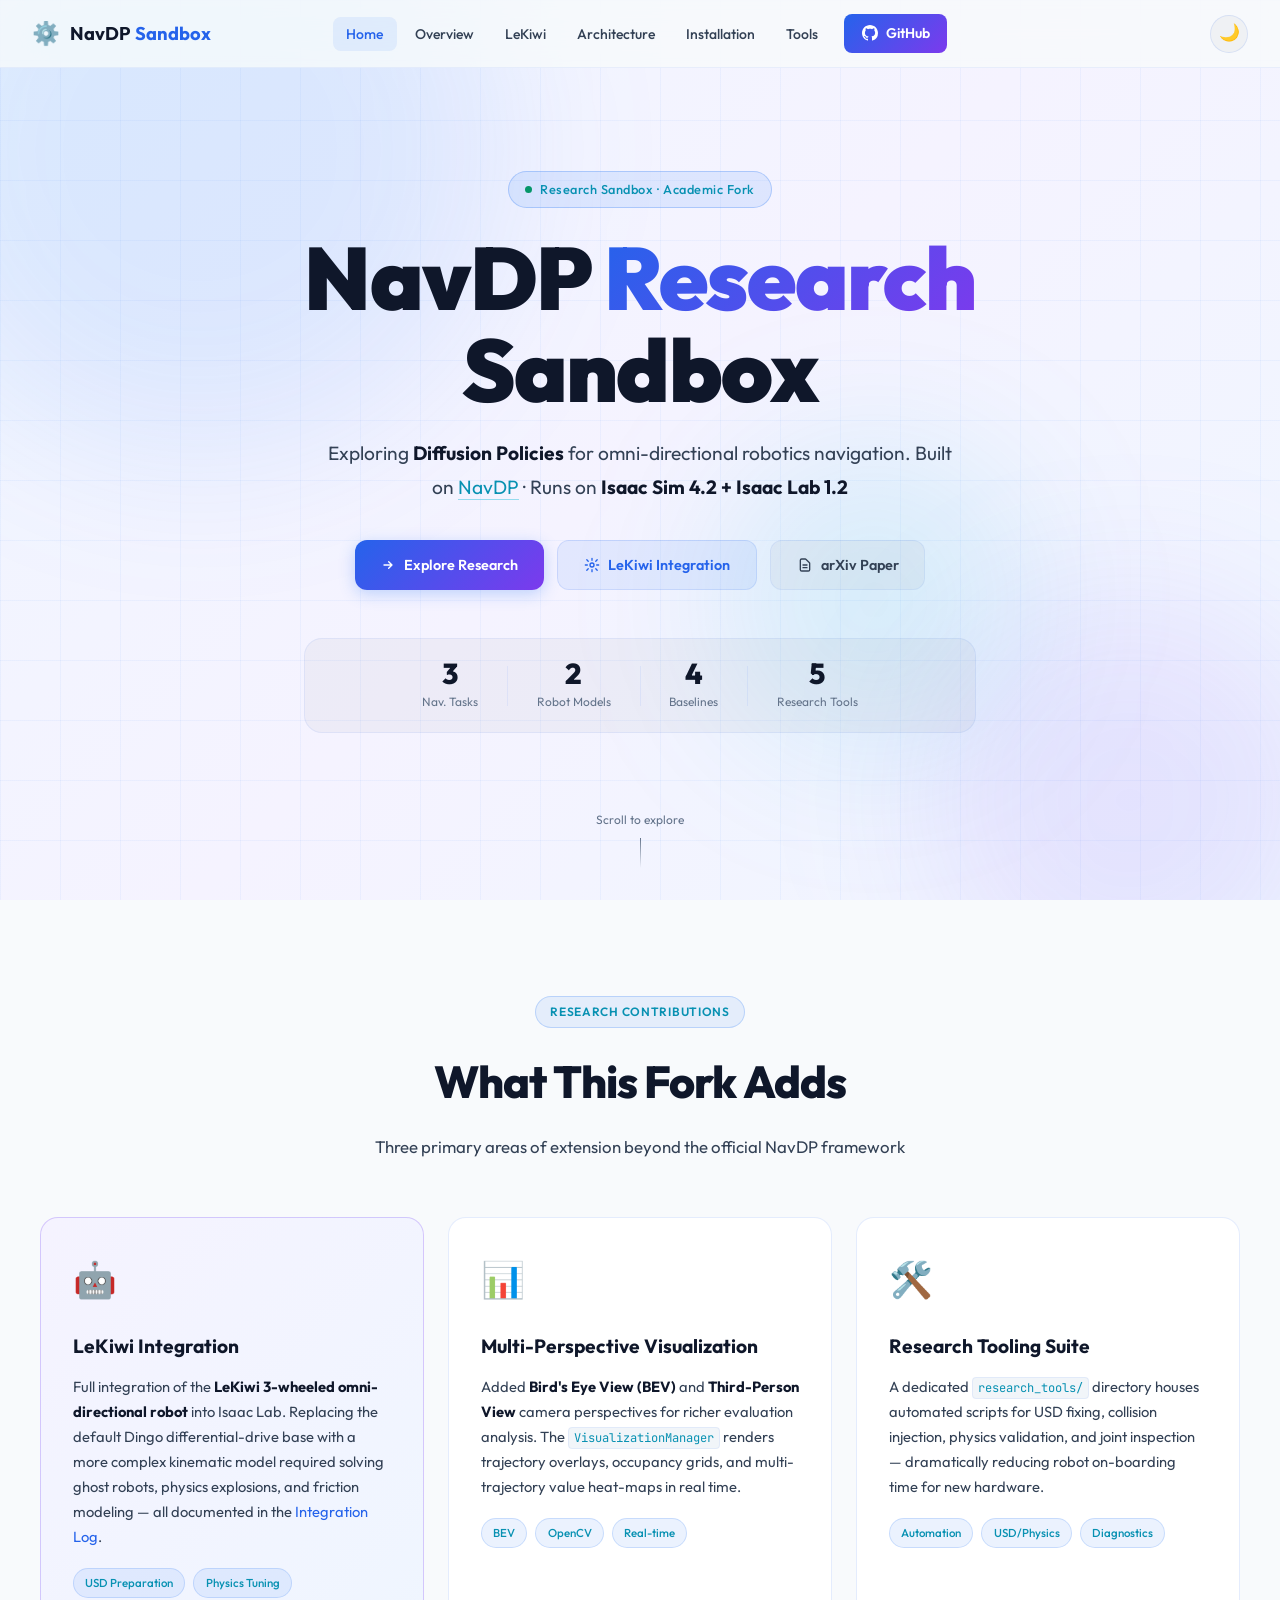
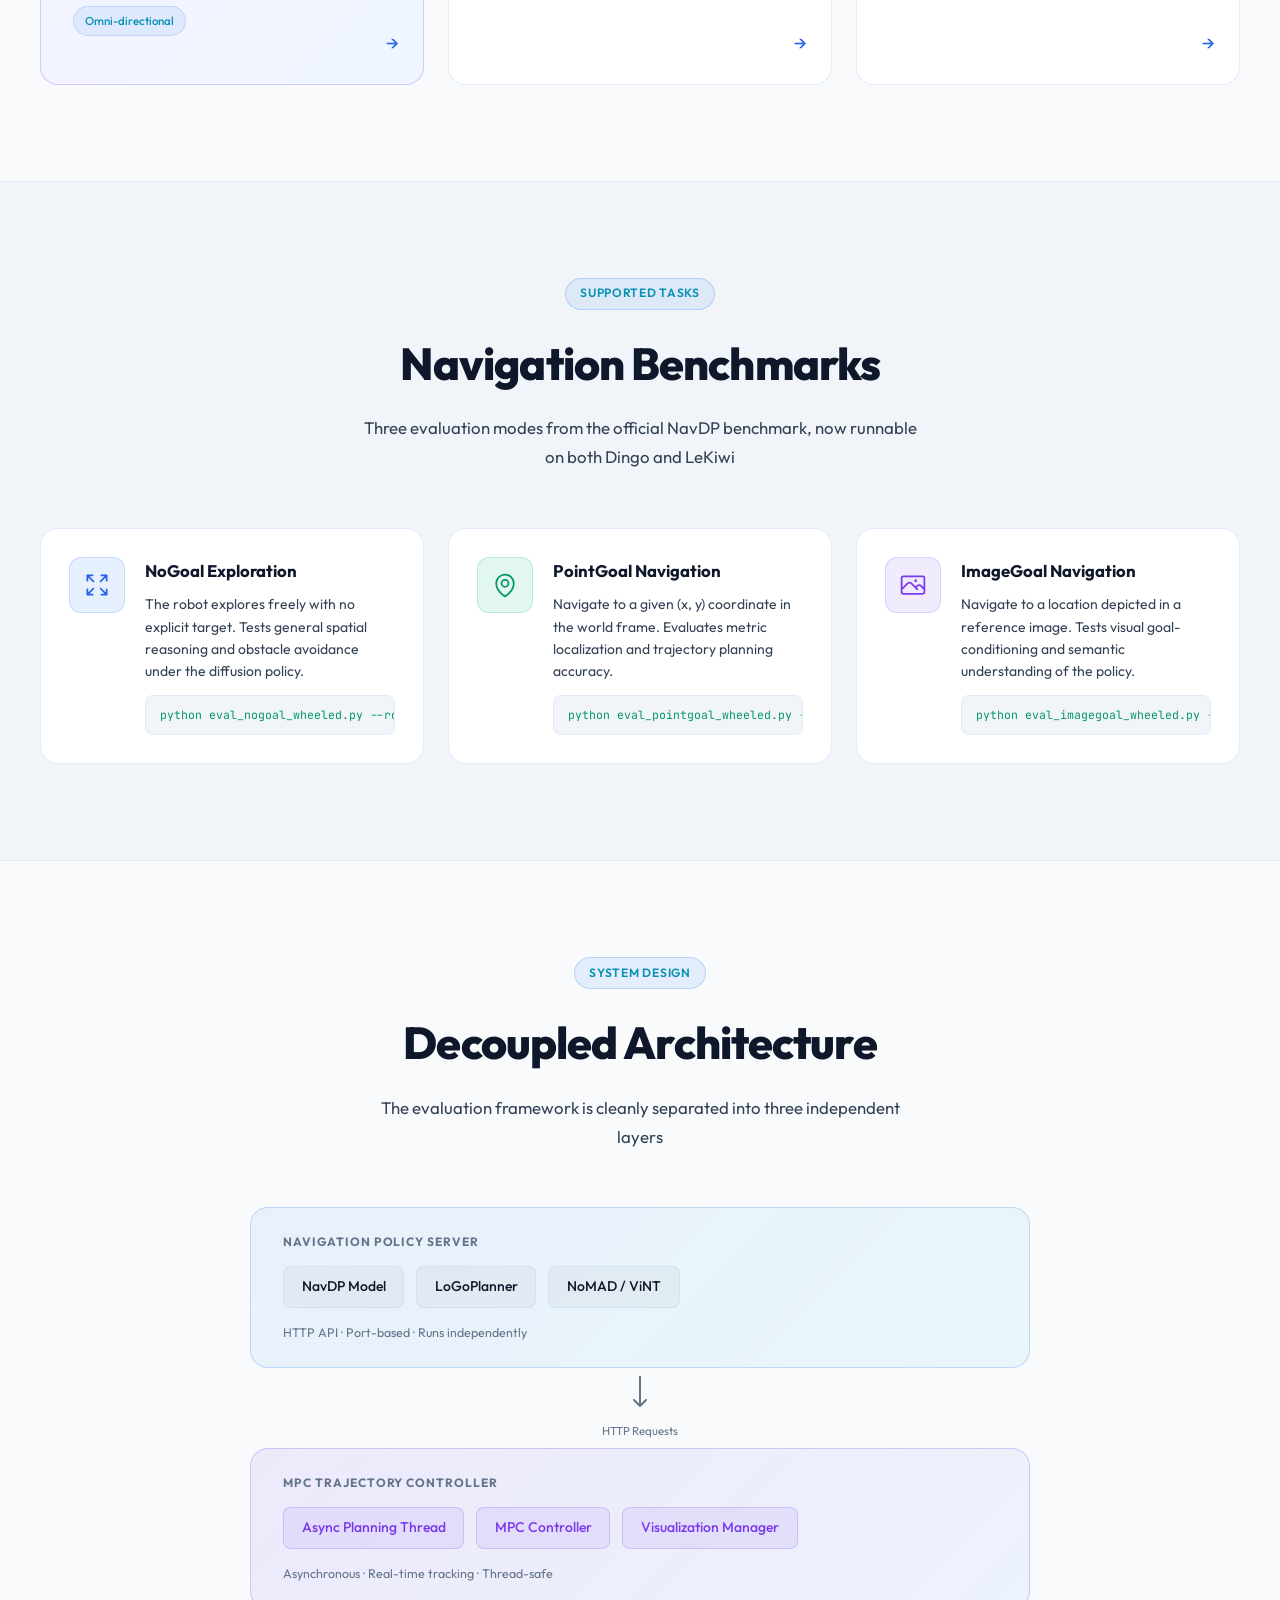
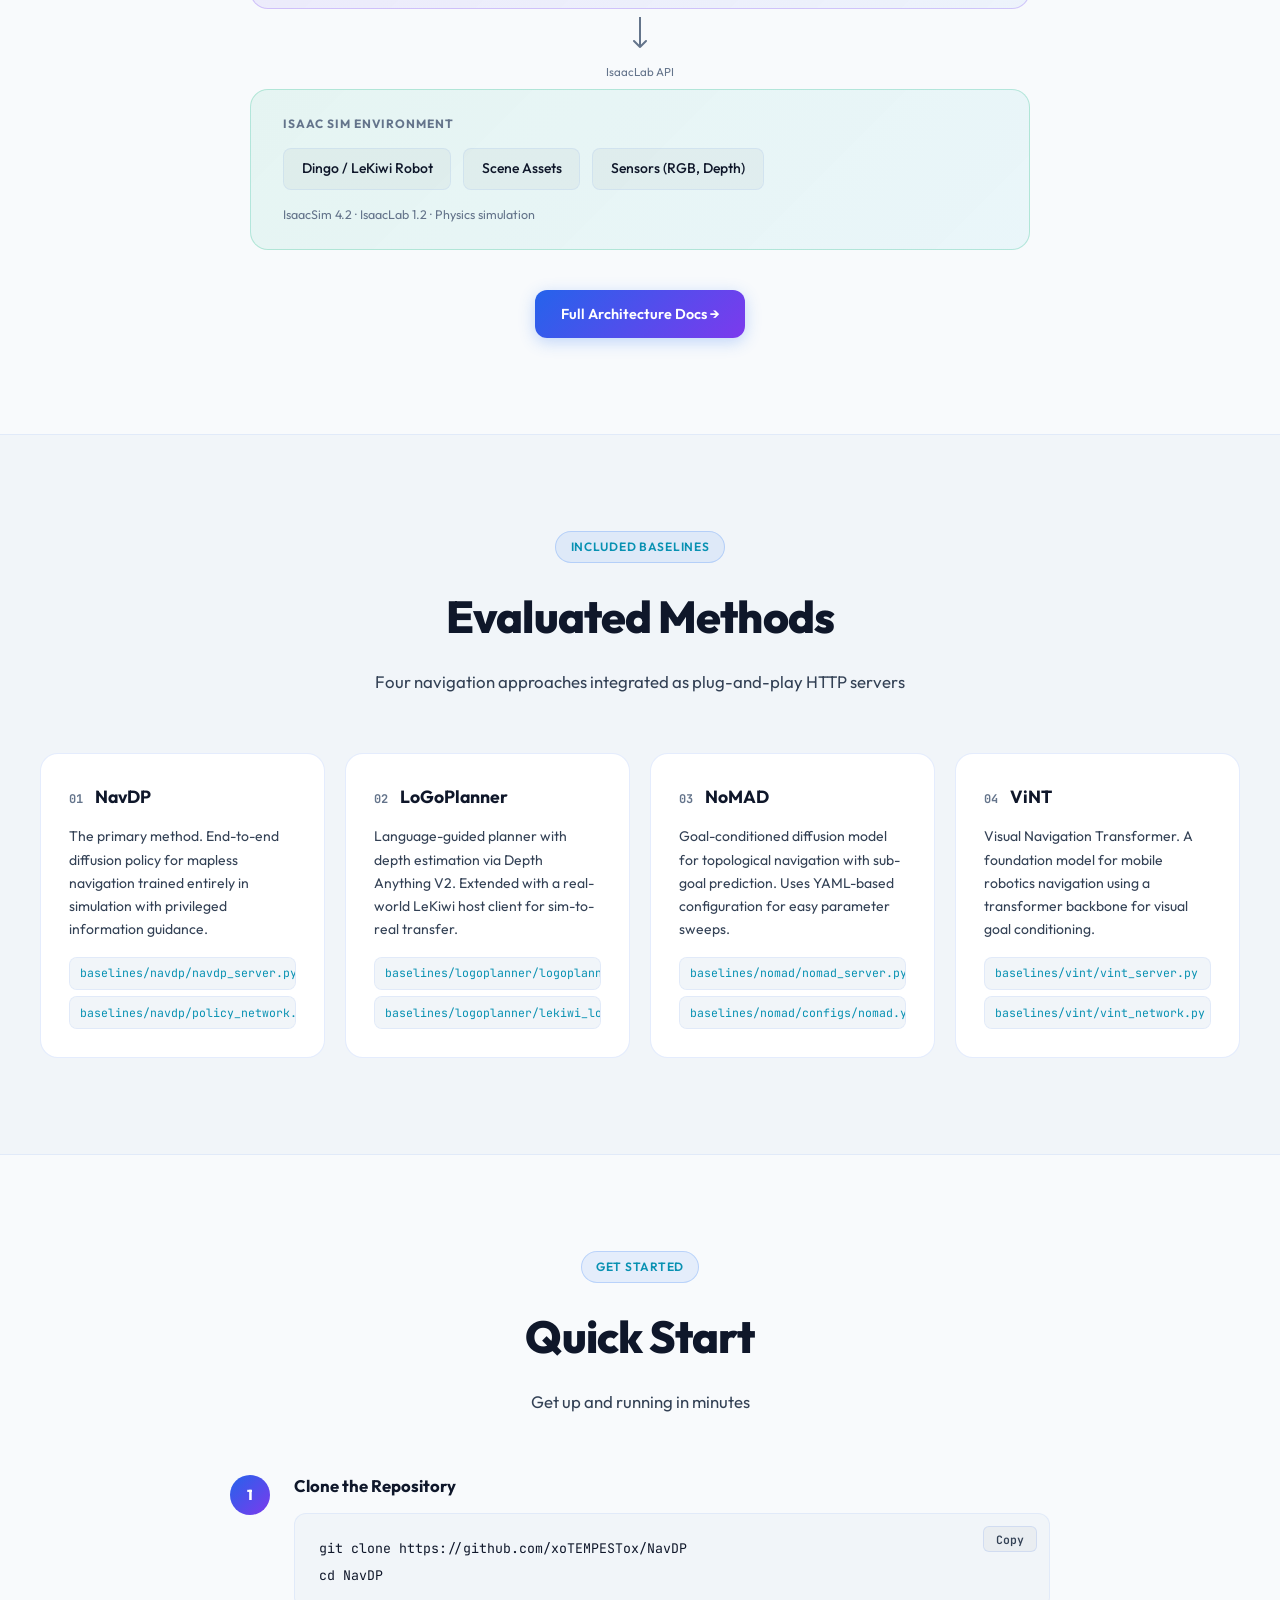
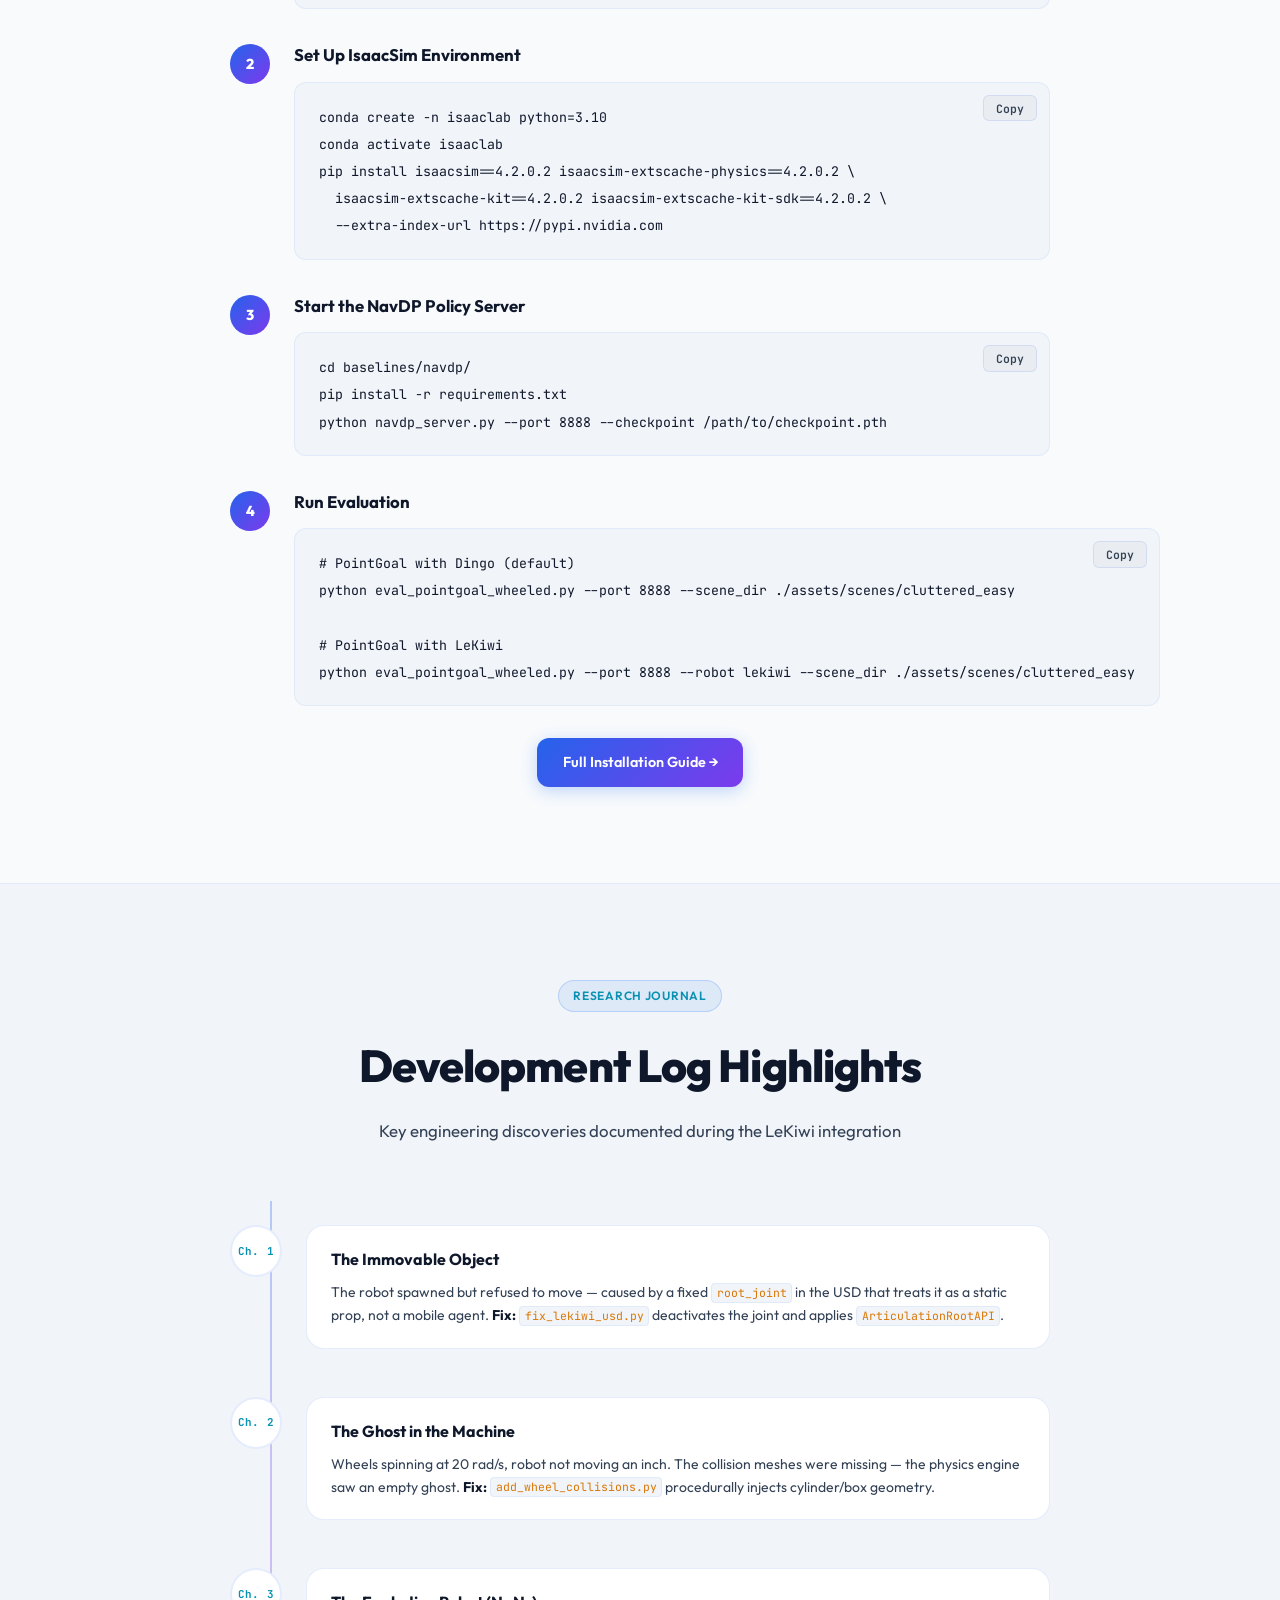
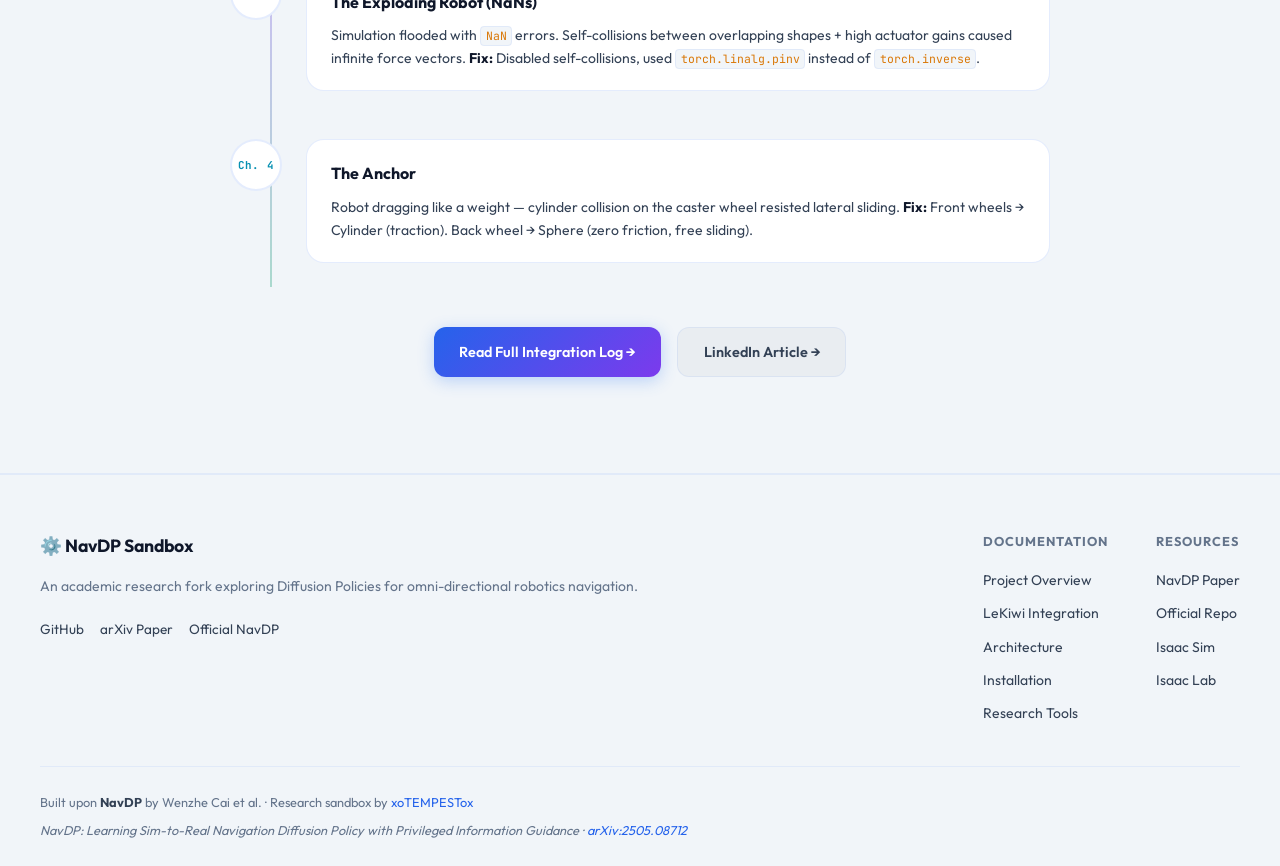
==== commit 02e9bfed: "docs: set light mode as default, fix contrast issues, and center navbar links" ====
--- a/docs/index.html
+++ b/docs/index.html
@@ -12,7 +12,7 @@
   <script>
     (function() {
       const savedTheme = localStorage.getItem('theme');
-      if (savedTheme === 'light' || (!savedTheme && window.matchMedia('(prefers-color-scheme: light)').matches)) {
+      if (savedTheme !== 'dark') {
         document.documentElement.setAttribute('data-theme', 'light');
       }
     })();
@@ -42,9 +42,7 @@
         </li>
       </ul>
       <div class="nav-actions">
-        <button id="themeToggle" class="theme-toggle-btn" aria-label="Toggle light/dark theme">
-          <span class="theme-toggle-icon">☀️</span>
-        </button>
+        <button id="themeToggle" class="theme-toggle-btn" aria-label="Toggle light/dark theme"><span class="theme-toggle-icon">🌙</span></button>
         <button class="nav-toggle" id="navToggle" aria-label="Toggle navigation">
           <span></span><span></span><span></span>
         </button>
--- a/docs/style.css
+++ b/docs/style.css
@@ -56,6 +56,7 @@
   --text-white: #ffffff;
   --text-on-dark: #ffffff;
   --hero-orb-opacity: 0.18;
+  --bg-card-featured: linear-gradient(135deg, #0f1a2e 0%, #160d2e 100%);
 }
 
 [data-theme="light"] {
@@ -98,6 +99,7 @@
   --text-white: #0f172a;
   --text-on-dark: #ffffff;
   --hero-orb-opacity: 0.12;
+  --bg-card-featured: linear-gradient(135deg, #f5f3ff 0%, #eff6ff 100%);
 }
 
 html { scroll-behavior: smooth; }
@@ -111,7 +113,7 @@
 }
 
 a { color: var(--text-link); text-decoration: none; }
-a:hover { color: #93c5fd; }
+a:hover { color: var(--accent-purple); }
 
 /* ==========================================
    NAVIGATION
@@ -148,7 +150,7 @@
   font-weight: 700;
   color: var(--text-primary);
   text-decoration: none;
-  flex-shrink: 0;
+  flex: 1 0 0%;
 }
 .logo-icon { font-size: 1.4rem; }
 .logo-accent { color: var(--accent-blue); }
@@ -296,7 +298,7 @@
   font-weight: 900;
   line-height: 1.05;
   letter-spacing: -0.02em;
-  color: #fff;
+  color: var(--text-primary);
   margin-bottom: 0.3rem;
 }
 .hero-title-accent {
@@ -317,7 +319,7 @@
 }
 .hero-subtitle strong { color: var(--text-primary); }
 .inline-link { color: var(--accent-cyan); border-bottom: 1px solid rgba(6,182,212,0.4); }
-.inline-link:hover { color: #67e8f9; border-color: #67e8f9; }
+.inline-link:hover { color: var(--accent-blue); border-color: var(--accent-blue); }
 
 .hero-actions {
   display: flex;
@@ -349,7 +351,7 @@
 .stat-value {
   font-size: 1.8rem;
   font-weight: 800;
-  color: #fff;
+  color: var(--text-primary);
   line-height: 1;
 }
 .stat-label {
@@ -517,7 +519,7 @@
 .card:hover::before { opacity: 1; }
 .card-featured {
   border-color: rgba(139,92,246,0.3);
-  background: linear-gradient(135deg, #0f1a2e 0%, #160d2e 100%);
+  background: var(--bg-card-featured);
 }
 .card-icon {
   font-size: 2.2rem;
@@ -541,7 +543,8 @@
 .card-desc code {
   font-family: var(--font-mono);
   font-size: 0.82em;
-  background: rgba(0,0,0,0.3);
+  background: var(--bg-code);
+  border: 1px solid var(--border-subtle);
   padding: 0.15em 0.4em;
   border-radius: 4px;
   color: var(--accent-cyan);
@@ -653,7 +656,7 @@
 }
 .arch-block {
   padding: 0.5rem 1.1rem;
-  background: rgba(255,255,255,0.04);
+  background: var(--bg-glass);
   border: 1px solid var(--border-subtle);
   border-radius: var(--radius-sm);
   font-size: 0.875rem;
@@ -663,7 +666,7 @@
 .arch-block-accent {
   background: rgba(139,92,246,0.1);
   border-color: rgba(139,92,246,0.25);
-  color: #c4b5fd;
+  color: var(--accent-purple);
 }
 .arch-layer-desc {
   font-size: 0.78rem;
@@ -843,7 +846,8 @@
 .log-body p code {
   font-family: var(--font-mono);
   font-size: 0.82em;
-  background: rgba(0,0,0,0.3);
+  background: var(--bg-code);
+  border: 1px solid var(--border-subtle);
   padding: 0.12em 0.4em;
   border-radius: 4px;
   color: var(--accent-orange);
@@ -940,7 +944,7 @@
 .page-hero h1 {
   font-size: clamp(2rem, 5vw, 3.2rem);
   font-weight: 900;
-  color: #fff;
+  color: var(--text-primary);
   letter-spacing: -0.02em;
   margin-bottom: 1rem;
 }
@@ -1268,7 +1272,8 @@
   display: flex;
   align-items: center;
   gap: 0.75rem;
-  margin-left: auto;
+  flex: 1 0 0%;
+  justify-content: flex-end;
 }
 .theme-toggle-btn {
   background: var(--bg-glass);
@@ -1285,13 +1290,22 @@
   font-size: 1.05rem;
   padding: 0;
 }
+.theme-toggle-icon {
+  display: flex;
+  align-items: center;
+  justify-content: center;
+  width: 100%;
+  height: 100%;
+  line-height: 1;
+  margin-top: -1px; /* Optical adjustment for emoji baseline alignment */
+}
 .theme-toggle-btn:hover {
   background: var(--bg-card-hover);
   border-color: var(--border-bright);
   transform: scale(1.08);
 }
 @media (max-width: 900px) {
-  .nav-actions {
-    margin-left: 0;
+  .nav-logo, .nav-actions {
+    flex: none;
   }
 }
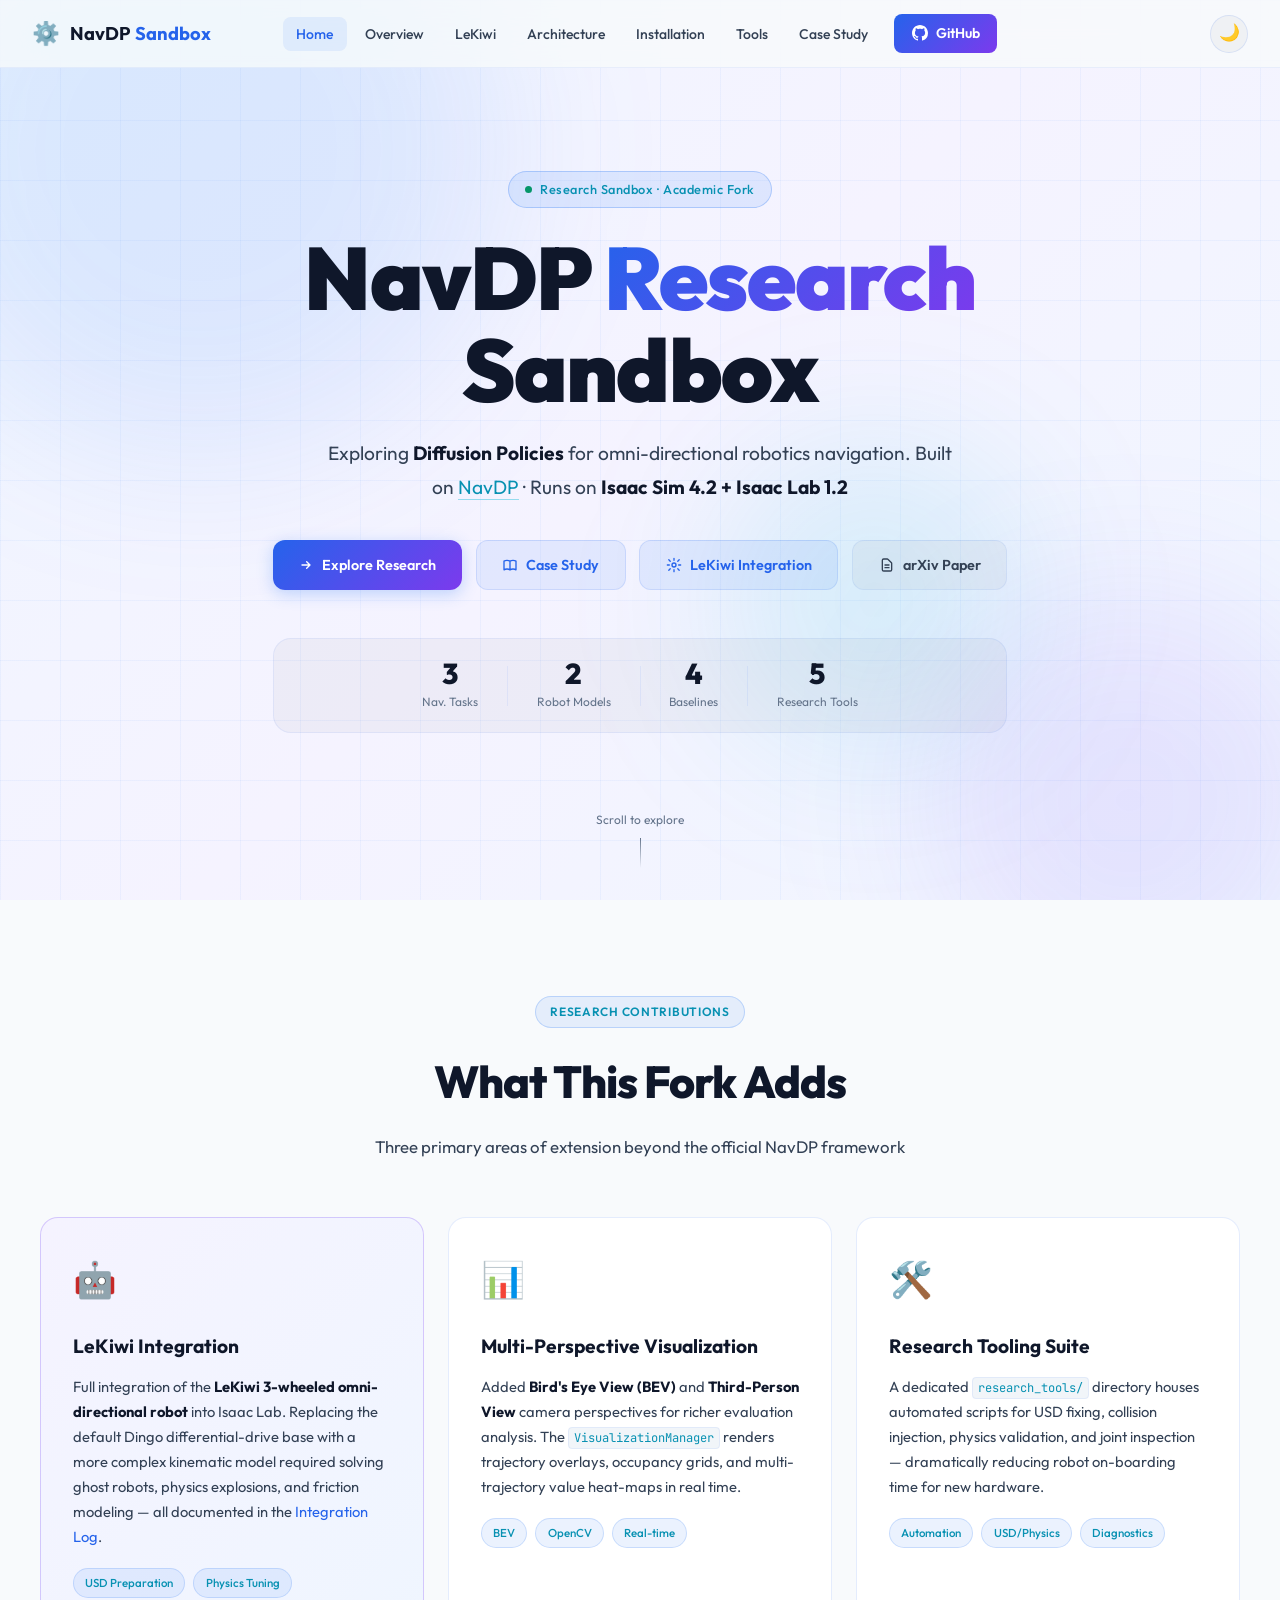
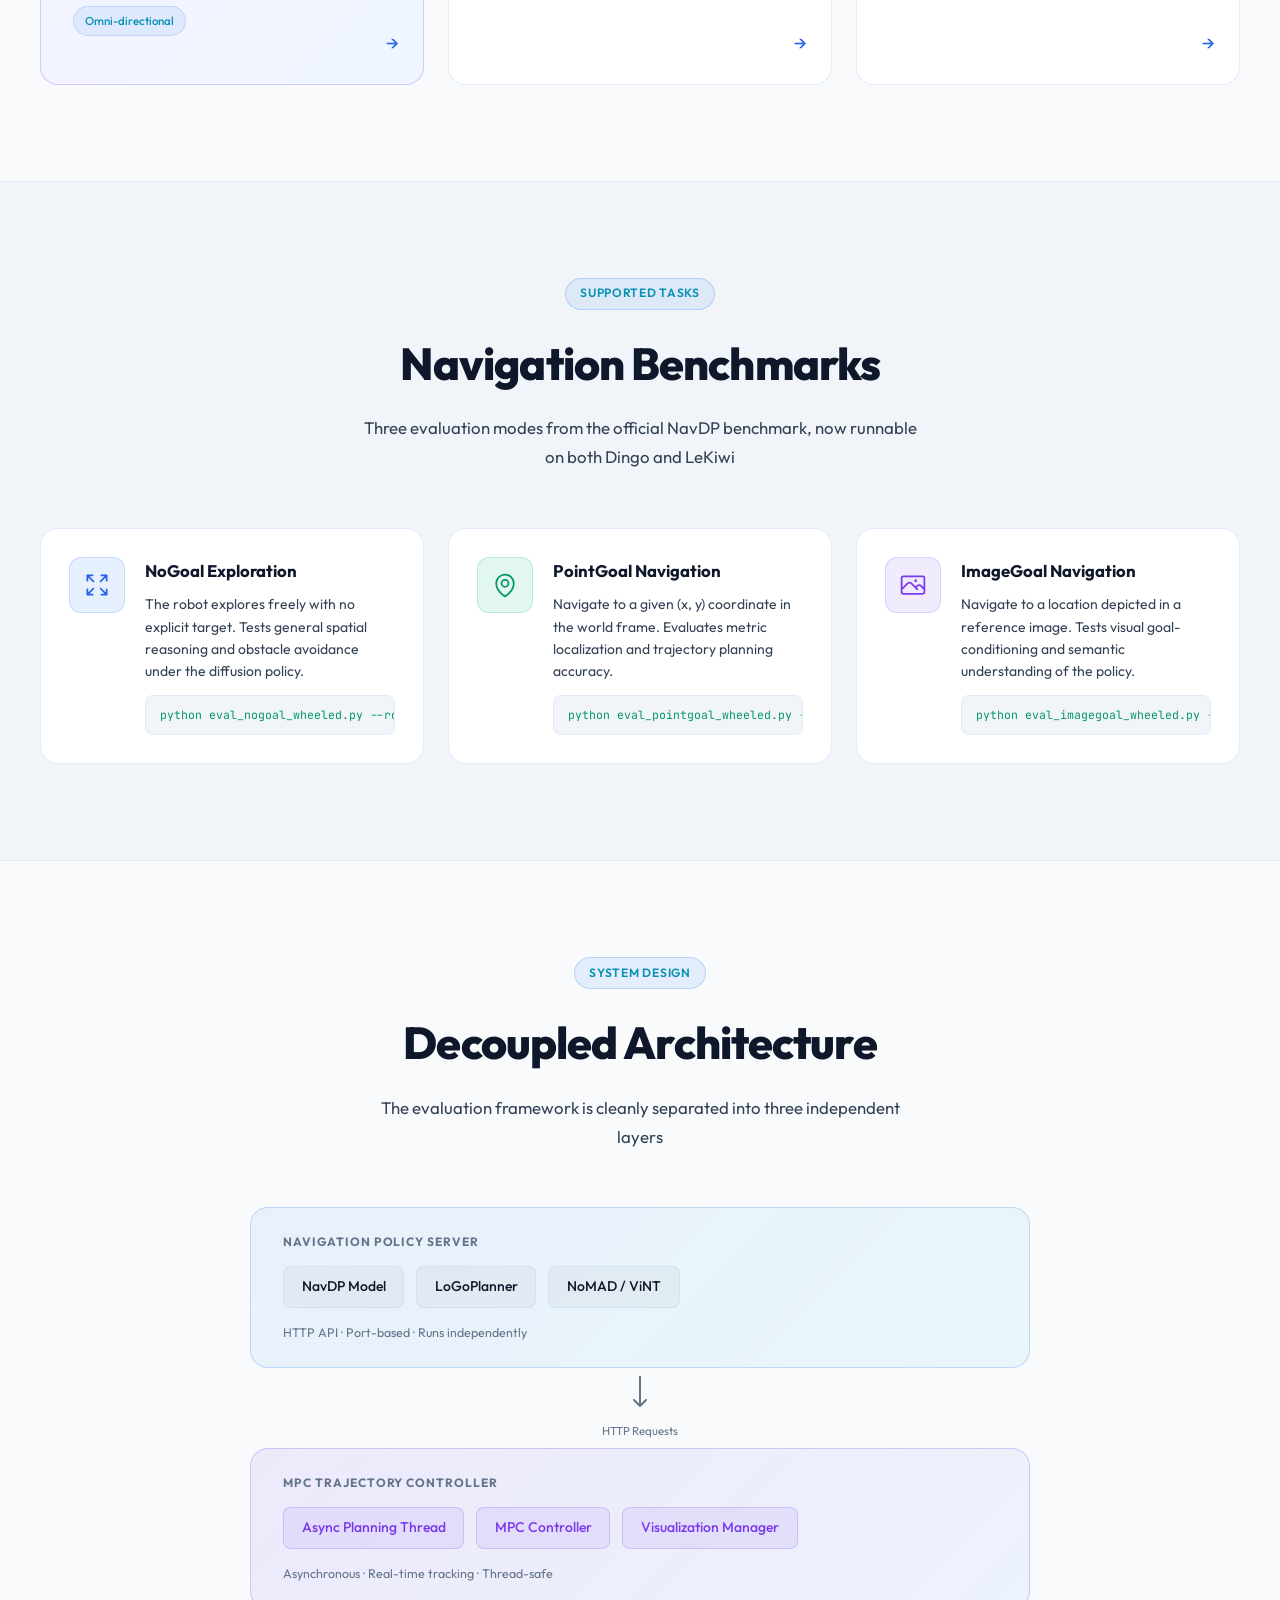
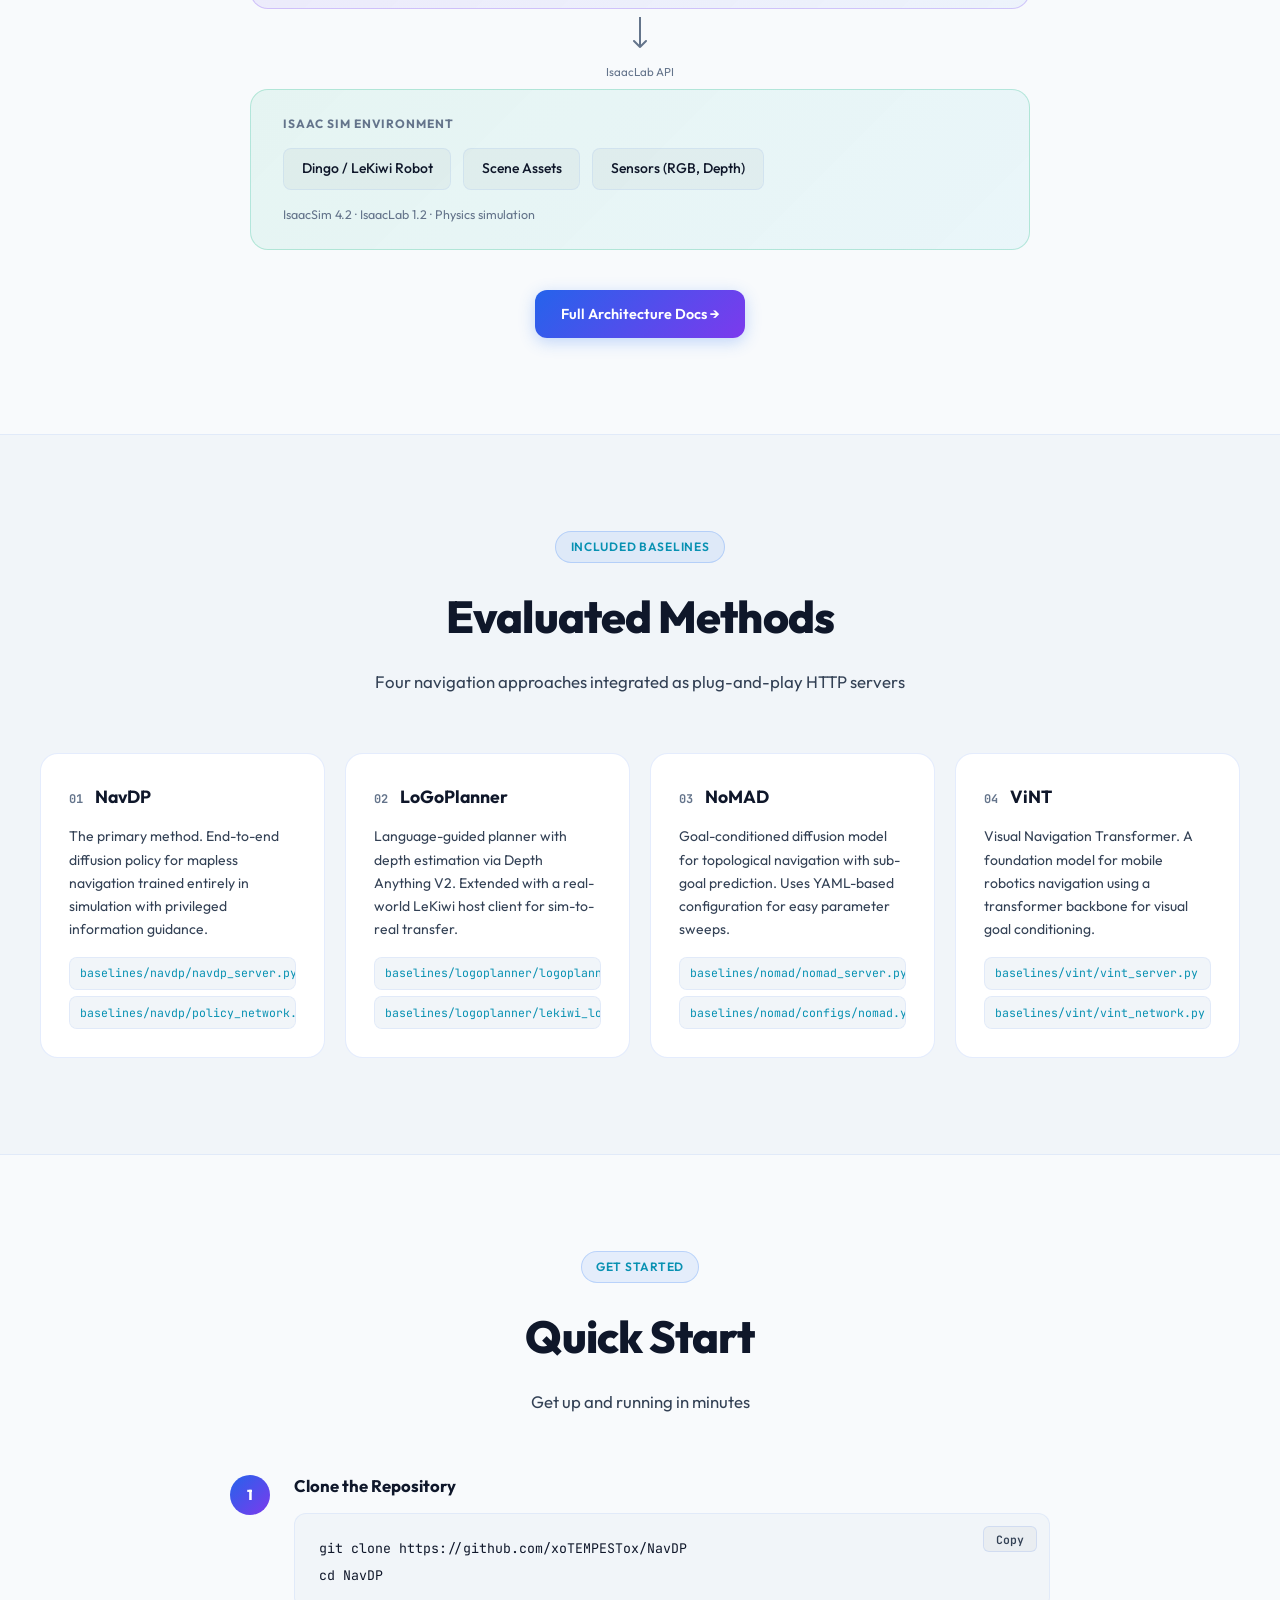
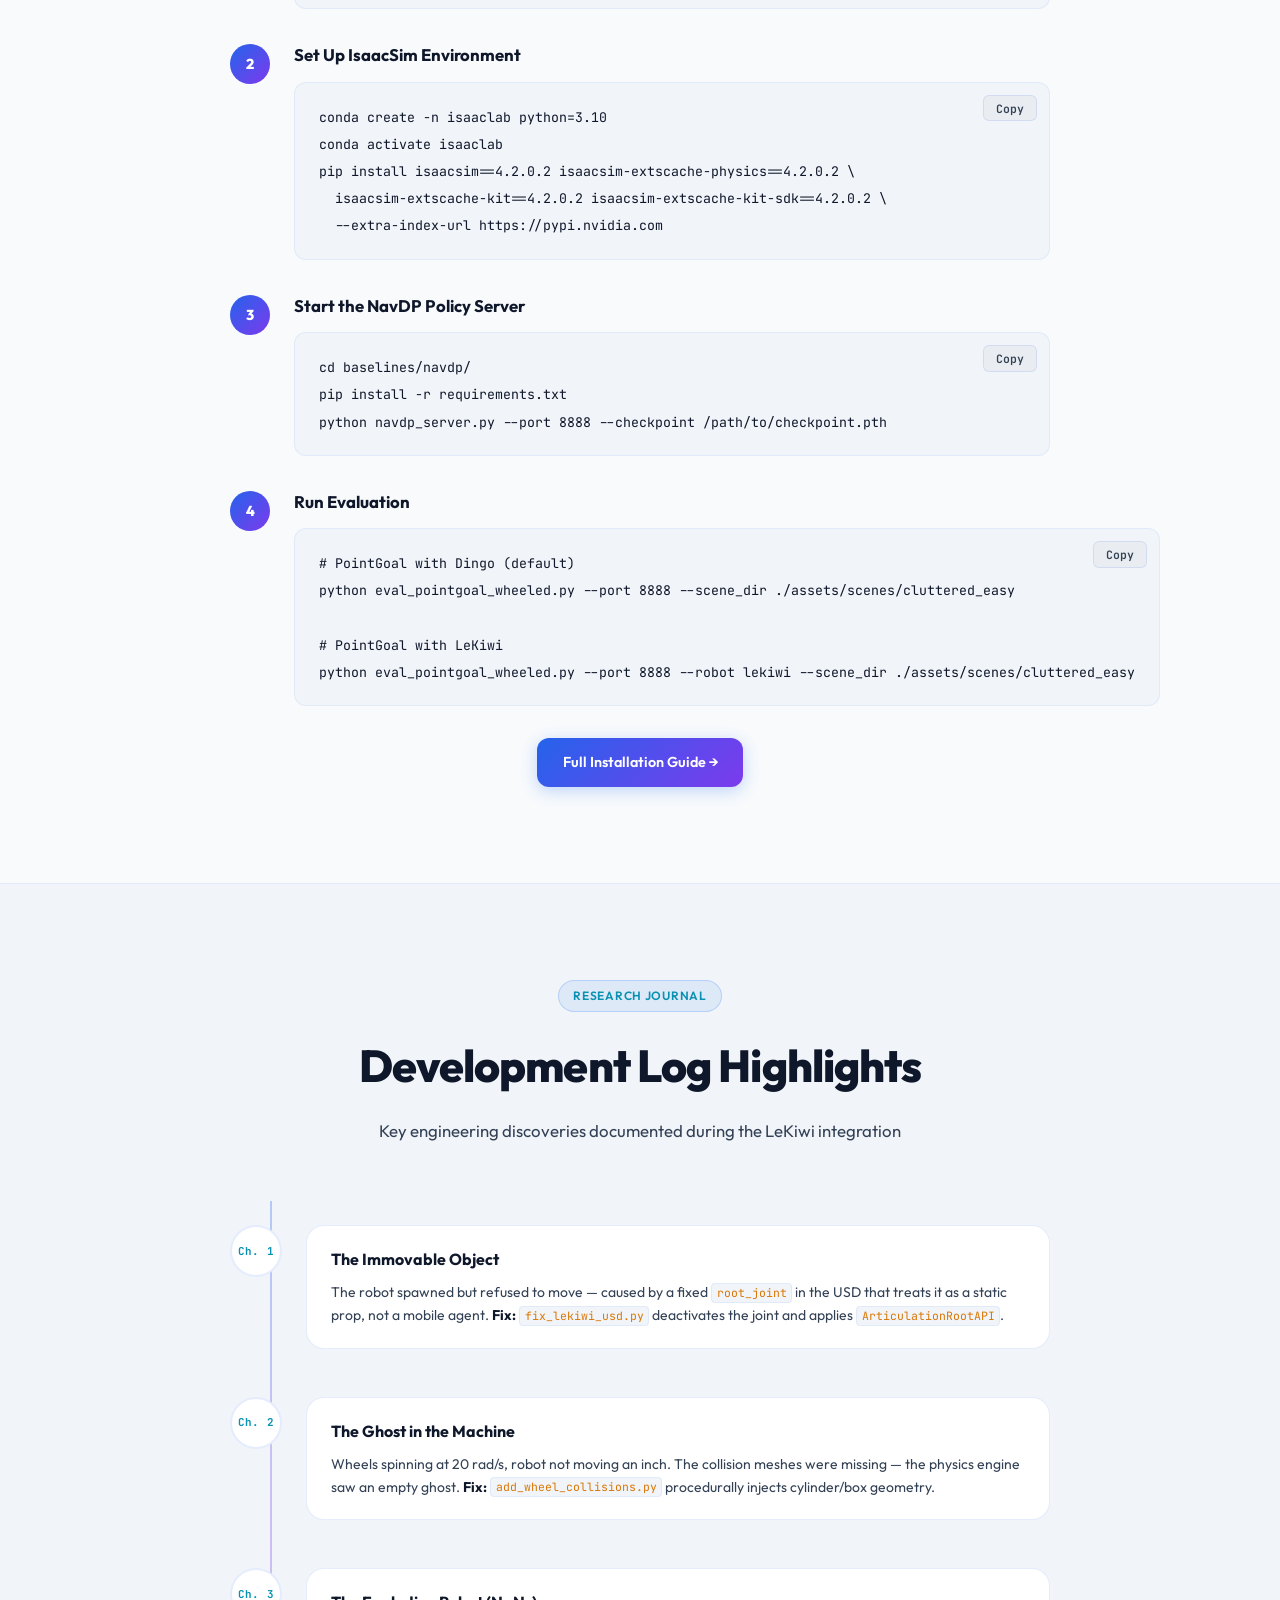
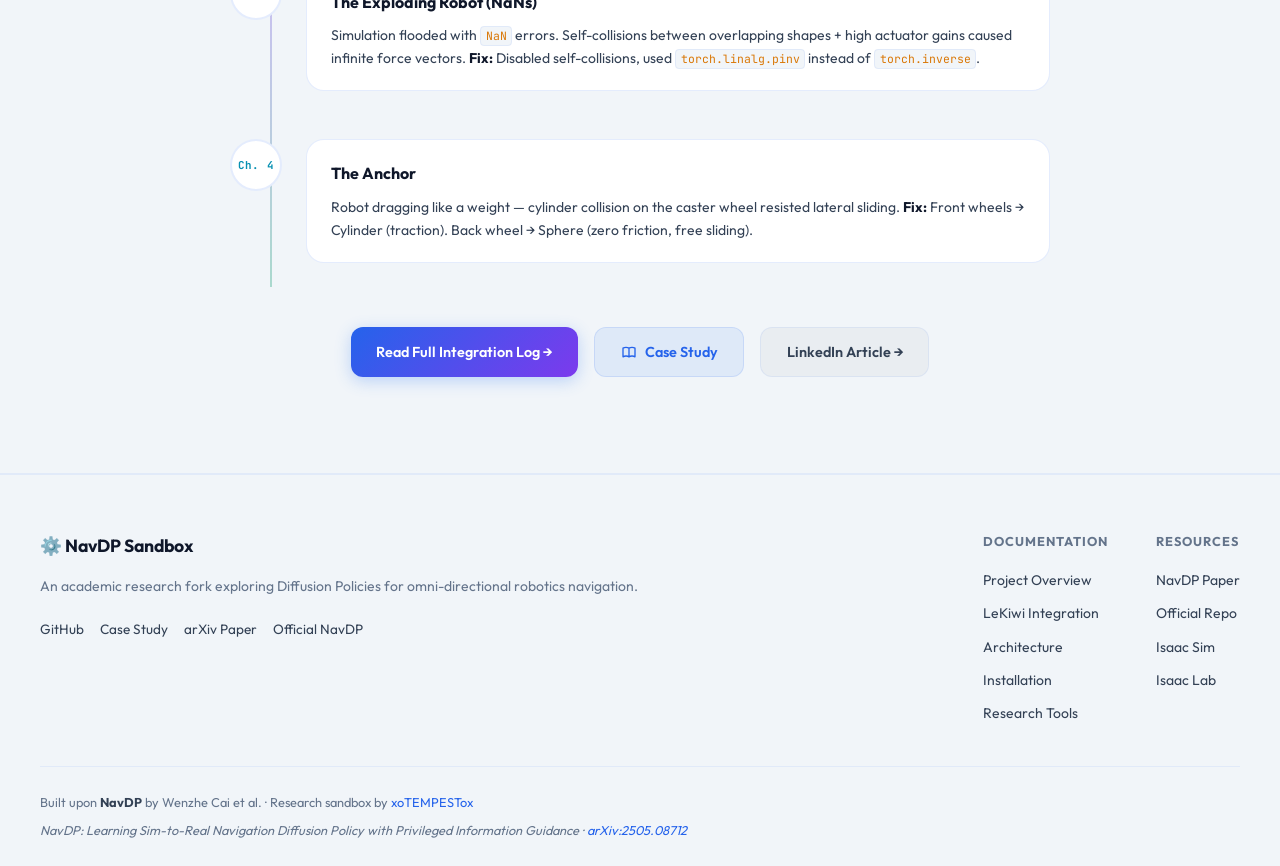
==== commit 5c09669a: "docs: Add Case Study links to docs website" ====
--- a/docs/index.html
+++ b/docs/index.html
@@ -34,6 +34,7 @@
         <li><a href="architecture.html" class="nav-link">Architecture</a></li>
         <li><a href="installation.html" class="nav-link">Installation</a></li>
         <li><a href="research_tools.html" class="nav-link">Tools</a></li>
+        <li><a href="https://priyanshusah.com/projects/navdp-robotics" target="_blank" class="nav-link">Case Study</a></li>
         <li>
           <a href="https://github.com/xoTEMPESTox/NavDP" target="_blank" class="nav-cta">
             <svg width="16" height="16" fill="currentColor" viewBox="0 0 16 16"><path d="M8 0C3.58 0 0 3.58 0 8c0 3.54 2.29 6.53 5.47 7.59.4.07.55-.17.55-.38 0-.19-.01-.82-.01-1.49-2.01.37-2.53-.49-2.69-.94-.09-.23-.48-.94-.82-1.13-.28-.15-.68-.52-.01-.53.63-.01 1.08.58 1.23.82.72 1.21 1.87.87 2.33.66.07-.52.28-.87.51-1.07-1.78-.2-3.64-.89-3.64-3.95 0-.87.31-1.59.82-2.15-.08-.2-.36-1.02.08-2.12 0 0 .67-.21 2.2.82.64-.18 1.32-.27 2-.27.68 0 1.36.09 2 .27 1.53-1.04 2.2-.82 2.2-.82.44 1.1.16 1.92.08 2.12.51.56.82 1.27.82 2.15 0 3.07-1.87 3.75-3.65 3.95.29.25.54.73.54 1.48 0 1.07-.01 1.93-.01 2.2 0 .21.15.46.55.38A8.012 8.012 0 0 0 16 8c0-4.42-3.58-8-8-8z"/></svg>
@@ -78,6 +79,10 @@
           <svg width="16" height="16" fill="none" viewBox="0 0 24 24" stroke="currentColor" stroke-width="2"><path stroke-linecap="round" stroke-linejoin="round" d="M13 7l5 5m0 0l-5 5m5-5H6"/></svg>
           Explore Research
         </a>
+        <a href="https://priyanshusah.com/projects/navdp-robotics" target="_blank" class="btn btn-secondary">
+          <svg width="16" height="16" fill="none" viewBox="0 0 24 24" stroke="currentColor" stroke-width="2"><path stroke-linecap="round" stroke-linejoin="round" d="M12 6.253v13m0-13C10.832 5.477 9.246 5 7.5 5S4.168 5.477 3 6.253v13C4.168 18.477 5.754 18 7.5 18s3.332.477 4.5 1.253m0-13C13.168 5.477 14.754 5 16.5 5c1.747 0 3.332.477 4.5 1.253v13C19.832 18.477 18.247 18 16.5 18c-1.746 0-3.332.477-4.5 1.253"/></svg>
+          Case Study
+        </a>
         <a href="lekiwi.html" class="btn btn-secondary">
           <svg width="16" height="16" fill="none" viewBox="0 0 24 24" stroke="currentColor" stroke-width="2"><circle cx="12" cy="12" r="3"/><path stroke-linecap="round" d="M12 2v3M12 19v3M4.22 4.22l2.12 2.12M17.66 17.66l2.12 2.12M2 12h3M19 12h3M4.22 19.78l2.12-2.12M17.66 6.34l2.12-2.12"/></svg>
           LeKiwi Integration
@@ -422,6 +427,10 @@
       </div>
       <div class="log-cta">
         <a href="lekiwi.html" class="btn btn-primary">Read Full Integration Log →</a>
+        <a href="https://priyanshusah.com/projects/navdp-robotics" target="_blank" class="btn btn-secondary">
+          <svg width="16" height="16" fill="none" viewBox="0 0 24 24" stroke="currentColor" stroke-width="2"><path stroke-linecap="round" stroke-linejoin="round" d="M12 6.253v13m0-13C10.832 5.477 9.246 5 7.5 5S4.168 5.477 3 6.253v13C4.168 18.477 5.754 18 7.5 18s3.332.477 4.5 1.253m0-13C13.168 5.477 14.754 5 16.5 5c1.747 0 3.332.477 4.5 1.253v13C19.832 18.477 18.247 18 16.5 18c-1.746 0-3.332.477-4.5 1.253"/></svg>
+          Case Study
+        </a>
         <a href="https://www.linkedin.com/posts/priyanshu123sah_physicalai-robotics-deeplearning-activity-7421533400718770176-hZhs" target="_blank" class="btn btn-ghost">LinkedIn Article →</a>
       </div>
     </div>
@@ -435,6 +444,7 @@
         <p>An academic research fork exploring Diffusion Policies for omni-directional robotics navigation.</p>
         <div class="footer-links">
           <a href="https://github.com/xoTEMPESTox/NavDP" target="_blank">GitHub</a>
+          <a href="https://priyanshusah.com/projects/navdp-robotics" target="_blank">Case Study</a>
           <a href="https://arxiv.org/abs/2505.08712" target="_blank">arXiv Paper</a>
           <a href="https://github.com/InternRobotics/NavDP" target="_blank">Official NavDP</a>
         </div>
